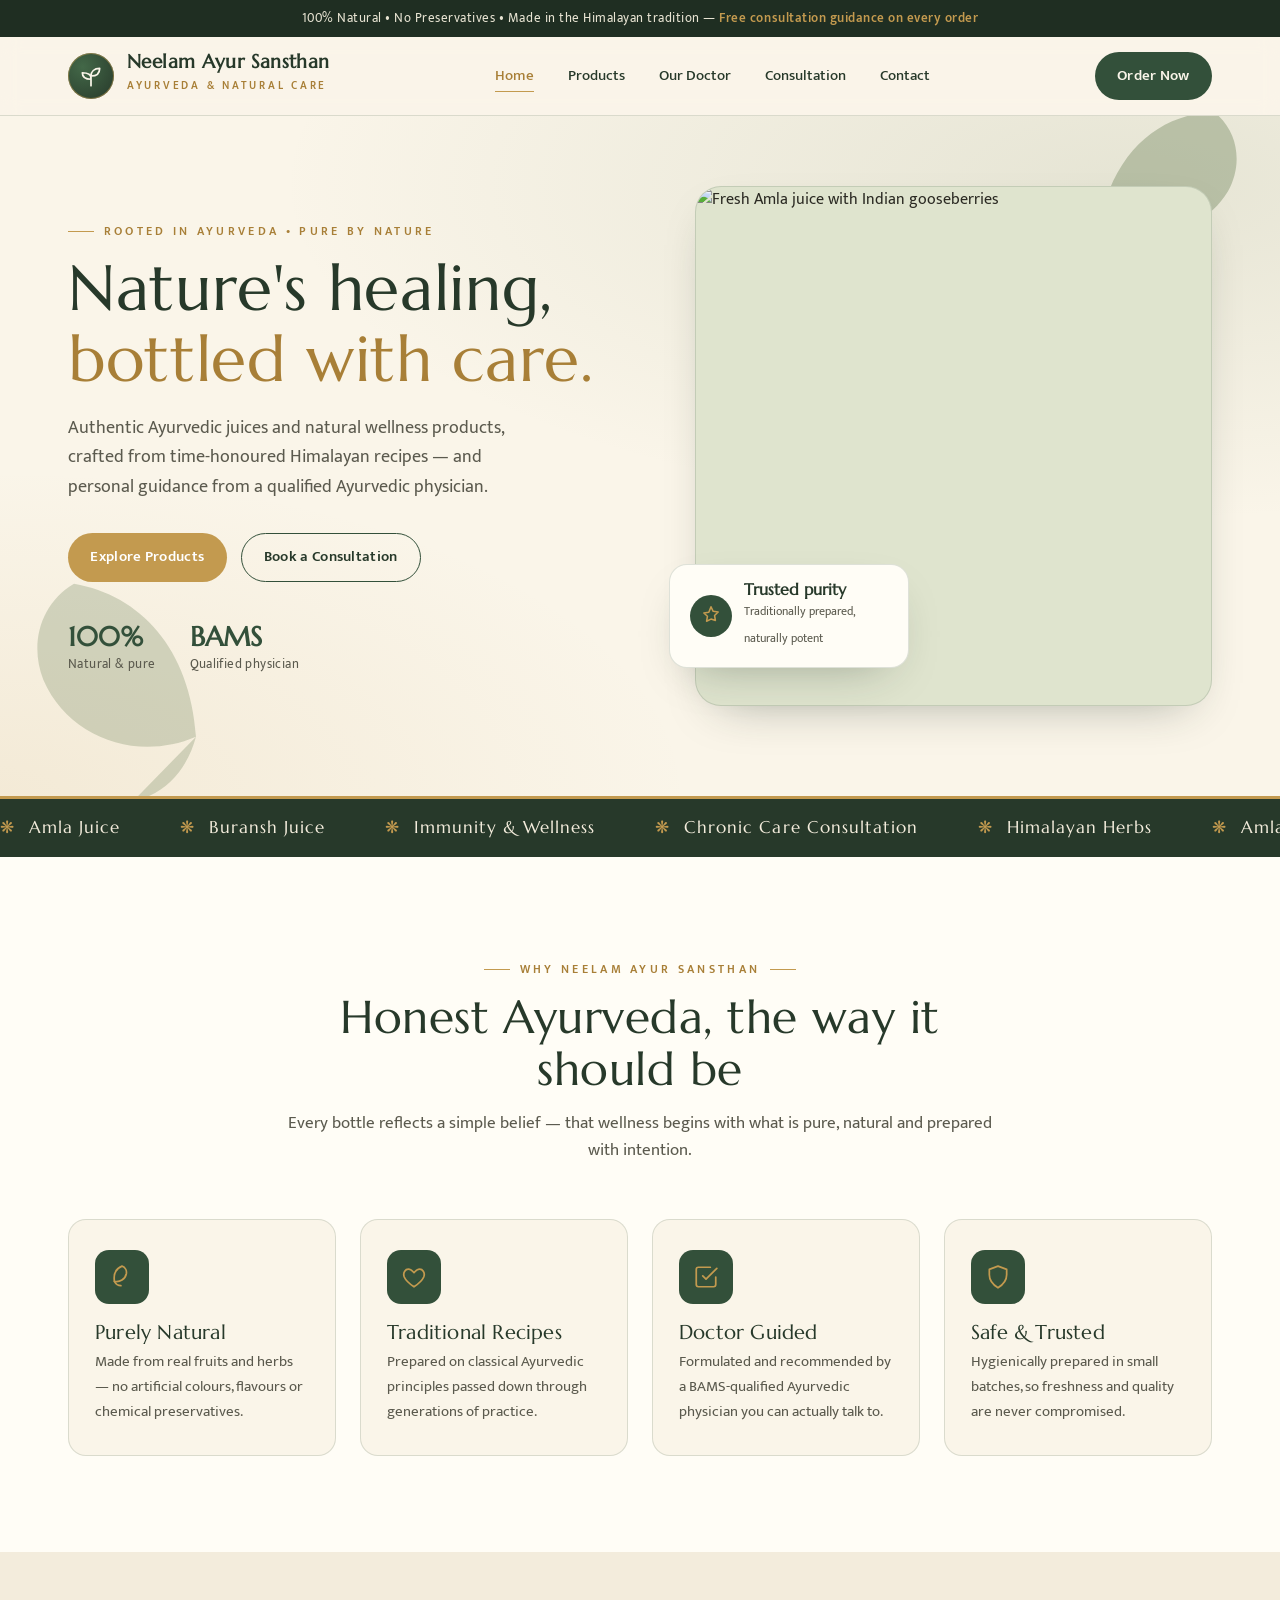
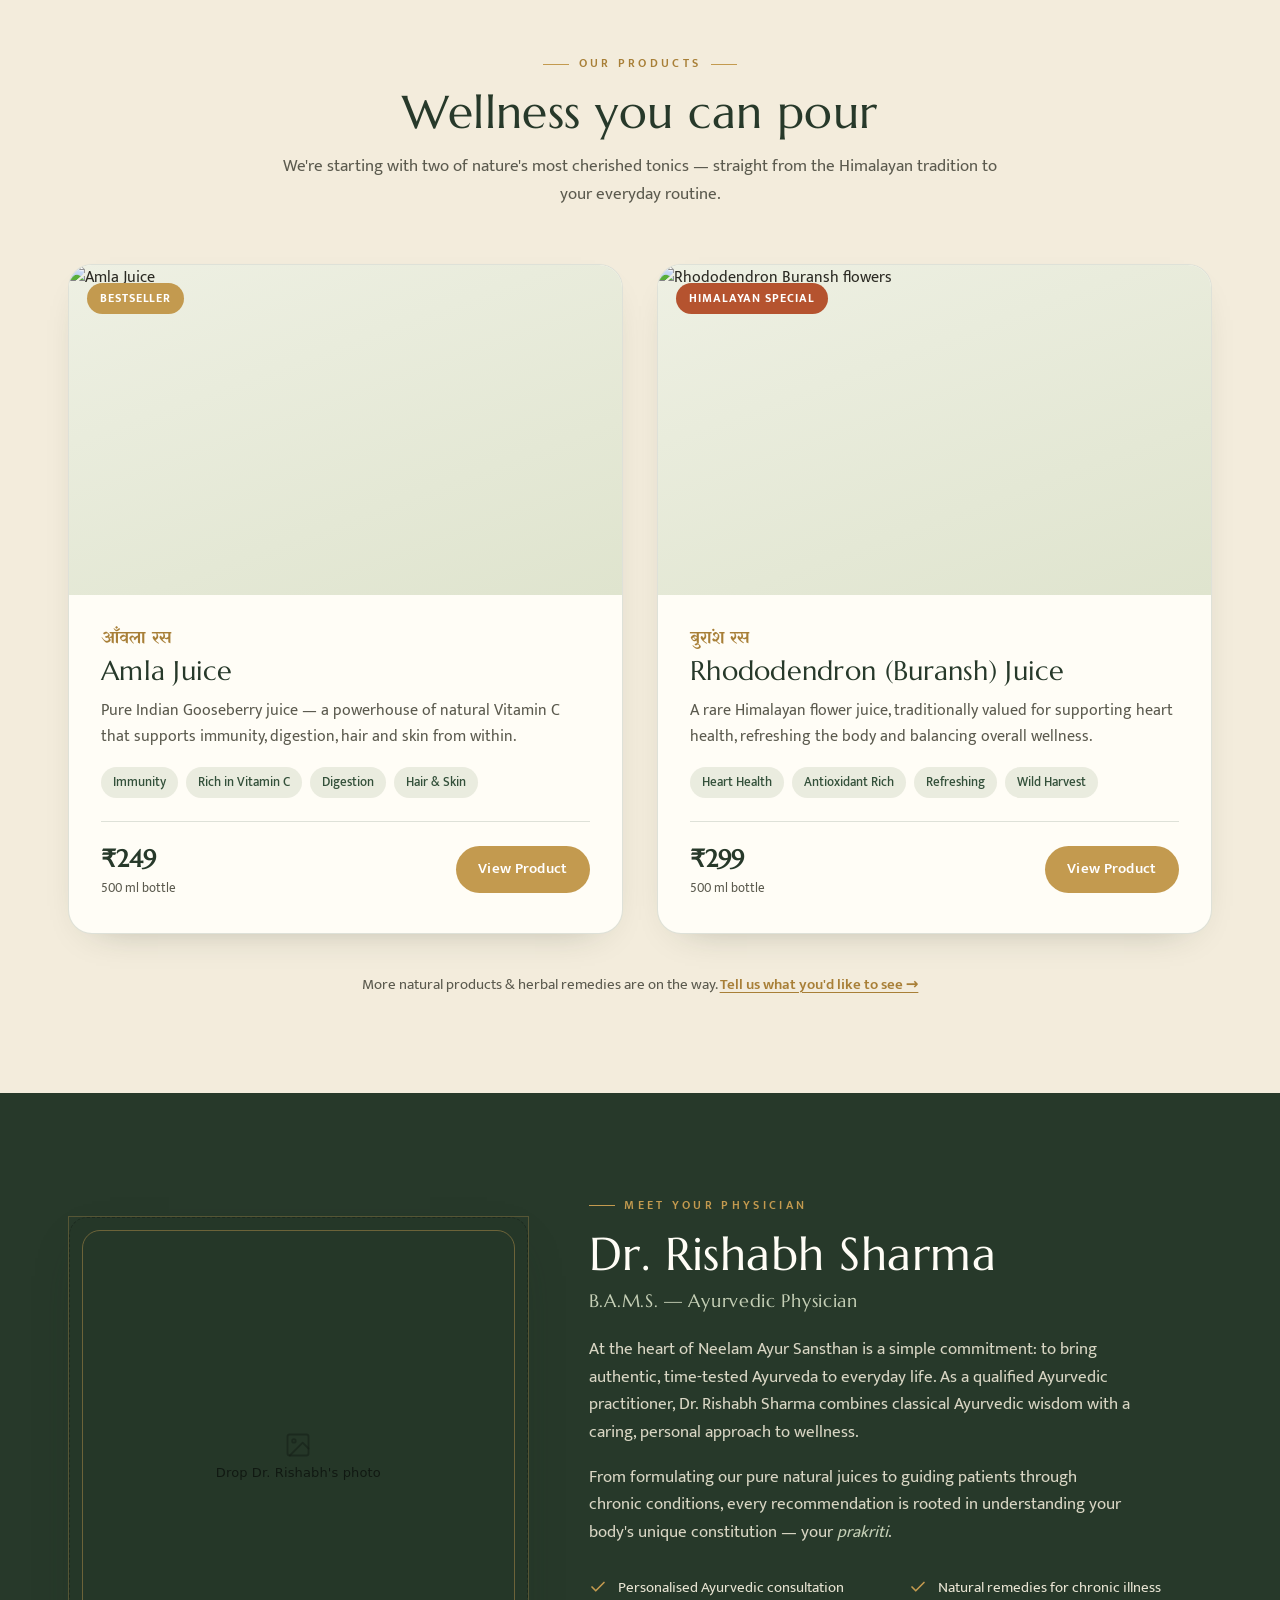
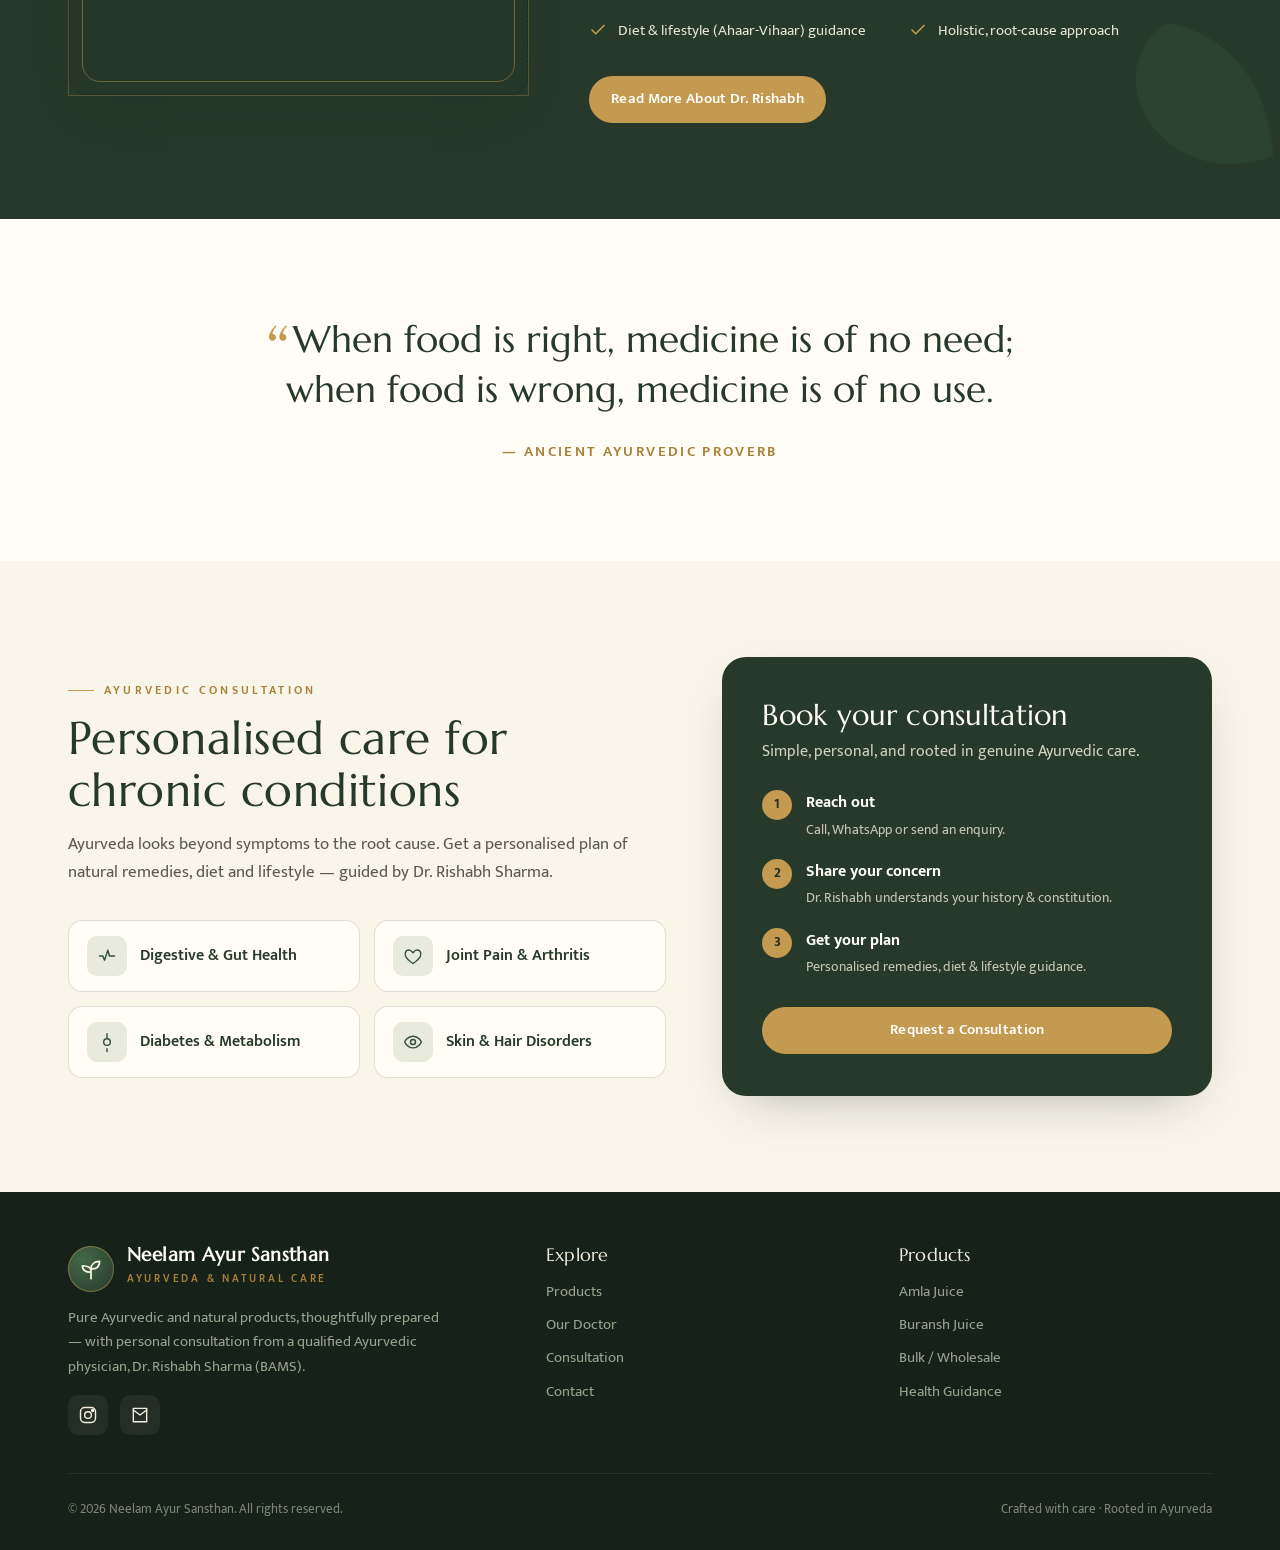
==== index.html @ f2d38237 "Initial commit: Neelam Ayur Sansthan website" ====
<!DOCTYPE html>
<html lang="en">
<head>
<meta charset="UTF-8" />
<meta name="viewport" content="width=device-width, initial-scale=1.0" />
<title>Neelam Ayur Sansthan — Pure Ayurvedic &amp; Natural Products</title>
<link rel="preconnect" href="https://fonts.googleapis.com" />
<link rel="preconnect" href="https://fonts.gstatic.com" crossorigin />
<link href="https://fonts.googleapis.com/css2?family=Marcellus&family=Mukta:wght@300;400;500;600;700&family=Yatra+One&display=swap" rel="stylesheet" />
<link rel="stylesheet" href="styles.css" />
</head>
<body>

<div class="topbar">100% Natural • No Preservatives • Made in the Himalayan tradition — <b>Free consultation guidance on every order</b></div>

<header id="header">
  <div class="wrap nav">
    <a href="index.html" class="brand">
      <span class="brandmark" aria-hidden="true">
        <svg viewBox="0 0 24 24" fill="none" stroke="currentColor" stroke-width="1.6" stroke-linecap="round" stroke-linejoin="round"><path d="M12 21c0-6 0-9 0-9M12 12c0-4 3-7 8-7 0 5-3 7-8 7zM12 14c0-3-3-5-8-5 0 4 3 6 8 6z"/></svg>
      </span>
      <span class="brand-txt"><b>Neelam Ayur Sansthan</b><span>Ayurveda &amp; Natural Care</span></span>
    </a>
    <nav class="links">
      <a href="index.html" class="active">Home</a>
      <a href="products.html">Products</a>
      <a href="about.html">Our Doctor</a>
      <a href="consultation.html">Consultation</a>
      <a href="contact.html">Contact</a>
    </nav>
    <a class="btn btn-primary" href="products.html">Order Now</a>
    <button class="nav-toggle" aria-label="Menu">
      <svg width="26" height="26" viewBox="0 0 24 24" fill="none" stroke="currentColor" stroke-width="2"><path d="M3 6h18M3 12h18M3 18h18"/></svg>
    </button>
  </div>
</header>

<!-- hero -->
<section class="hero" id="home">
  <svg class="leaf-deco leaf-1" viewBox="0 0 24 24" fill="currentColor"><path d="M12 2C7 4 4 9 5 16c5 1 10-2 11-7 .5-3-1-6-4-7zM5 16c1 2 3 4 6 4"/></svg>
  <svg class="leaf-deco leaf-2" viewBox="0 0 24 24" fill="currentColor"><path d="M12 2C7 4 4 9 5 16c5 1 10-2 11-7 .5-3-1-6-4-7zM5 16c1 2 3 4 6 4"/></svg>
  <div class="wrap hero-grid">
    <div class="hero-copy reveal">
      <span class="eyebrow">Rooted in Ayurveda • Pure by Nature</span>
      <h1>Nature's healing,<br /><em>bottled with care.</em></h1>
      <p class="lead">Authentic Ayurvedic juices and natural wellness products, crafted from time-honoured Himalayan recipes — and personal guidance from a qualified Ayurvedic physician.</p>
      <div class="cta-row">
        <a href="products.html" class="btn btn-gold">Explore Products</a>
        <a href="consultation.html" class="btn btn-ghost">Book a Consultation</a>
      </div>
      <div class="hero-stats">
        <div class="s"><b>100%</b><span>Natural &amp; pure</span></div>
        <div class="s"><b>BAMS</b><span>Qualified physician</span></div>
        <div class="s"><b style="opacity: 0">0</b><span></span></div>
      </div>
    </div>
    <div class="hero-visual reveal">
      <div class="media-frame"><img src="https://images.pexels.com/photos/34928259/pexels-photo-34928259.jpeg?auto=compress&cs=tinysrgb&w=1100" alt="Fresh Amla juice with Indian gooseberries" loading="eager" /></div>
      <div class="hero-badge">
        <span class="seal" aria-hidden="true">
          <svg width="22" height="22" viewBox="0 0 24 24" fill="none" stroke="currentColor" stroke-width="1.7" stroke-linecap="round" stroke-linejoin="round"><path d="M12 2l2.4 4.9 5.4.8-3.9 3.8.9 5.4L12 15.4 7.2 17.7l.9-5.4L4.2 8.7l5.4-.8z"/></svg>
        </span>
        <div><b>Trusted purity</b><span>Traditionally prepared, naturally potent</span></div>
      </div>
    </div>
  </div>
</section>

<div class="strip">
  <div class="strip-track">
    <span>Amla Juice</span><span>Buransh Juice</span><span>Immunity &amp; Wellness</span><span>Chronic Care Consultation</span><span>Himalayan Herbs</span>
    <span>Amla Juice</span><span>Buransh Juice</span><span>Immunity &amp; Wellness</span><span>Chronic Care Consultation</span><span>Himalayan Herbs</span>
  </div>
</div>

<!-- values -->
<section class="block values reveal">
  <div class="wrap">
    <div class="sec-head center">
      <span class="eyebrow center">Why Neelam Ayur Sansthan</span>
      <h2>Honest Ayurveda, the way it should be</h2>
      <p>Every bottle reflects a simple belief — that wellness begins with what is pure, natural and prepared with intention.</p>
    </div>
    <div class="val-grid">
      <div class="val">
        <span class="ic"><svg width="26" height="26" viewBox="0 0 24 24" fill="none" stroke="currentColor" stroke-width="1.6" stroke-linecap="round" stroke-linejoin="round"><path d="M12 2C7 4 4 9 5 16c5 1 10-2 11-7 .5-3-1-6-4-7z"/><path d="M5 16c1 2 3 4 6 4"/></svg></span>
        <h3>Purely Natural</h3>
        <p>Made from real fruits and herbs — no artificial colours, flavours or chemical preservatives.</p>
      </div>
      <div class="val">
        <span class="ic"><svg width="26" height="26" viewBox="0 0 24 24" fill="none" stroke="currentColor" stroke-width="1.6" stroke-linecap="round" stroke-linejoin="round"><path d="M12 21s-7-4.5-9-9C1.5 8 4 4 8 5c2 .5 3 2 4 3 1-1 2-2.5 4-3 4-1 6.5 3 5 7-2 4.5-9 9-9 9z"/></svg></span>
        <h3>Traditional Recipes</h3>
        <p>Prepared on classical Ayurvedic principles passed down through generations of practice.</p>
      </div>
      <div class="val">
        <span class="ic"><svg width="26" height="26" viewBox="0 0 24 24" fill="none" stroke="currentColor" stroke-width="1.6" stroke-linecap="round" stroke-linejoin="round"><path d="M9 11l3 3L22 4"/><path d="M21 12v7a2 2 0 0 1-2 2H5a2 2 0 0 1-2-2V5a2 2 0 0 1 2-2h11"/></svg></span>
        <h3>Doctor Guided</h3>
        <p>Formulated and recommended by a BAMS-qualified Ayurvedic physician you can actually talk to.</p>
      </div>
      <div class="val">
        <span class="ic"><svg width="26" height="26" viewBox="0 0 24 24" fill="none" stroke="currentColor" stroke-width="1.6" stroke-linecap="round" stroke-linejoin="round"><path d="M12 22c5-3 8-7 8-12V5l-8-3-8 3v5c0 5 3 9 8 12z"/></svg></span>
        <h3>Safe &amp; Trusted</h3>
        <p>Hygienically prepared in small batches, so freshness and quality are never compromised.</p>
      </div>
    </div>
  </div>
</section>

<!-- products -->
<section class="block products" id="products">
  <div class="wrap">
    <div class="sec-head center reveal">
      <span class="eyebrow center">Our Products</span>
      <h2>Wellness you can pour</h2>
      <p>We're starting with two of nature's most cherished tonics — straight from the Himalayan tradition to your everyday routine.</p>
    </div>
    <div class="prod-grid">
      <article class="prod reveal">
        <div class="prod-media">
          <span class="prod-tag">Bestseller</span>
          <img src="https://images.pexels.com/photos/34928261/pexels-photo-34928261.jpeg?auto=compress&cs=tinysrgb&w=900" alt="Amla Juice" loading="lazy" />
        </div>
        <div class="prod-body">
          <div class="hi">आँवला रस</div>
          <h3>Amla Juice</h3>
          <p class="desc">Pure Indian Gooseberry juice — a powerhouse of natural Vitamin C that supports immunity, digestion, hair and skin from within.</p>
          <div class="prod-benefits"><span class="chip">Immunity</span><span class="chip">Rich in Vitamin C</span><span class="chip">Digestion</span><span class="chip">Hair &amp; Skin</span></div>
          <div class="prod-foot">
            <div class="price"><b>₹249</b><span>500 ml bottle</span></div>
            <a class="btn btn-gold" href="products.html">View Product</a>
          </div>
        </div>
      </article>
      <article class="prod reveal">
        <div class="prod-media">
          <span class="prod-tag" style="background:#b5532f">Himalayan Special</span>
          <img src="https://images.pexels.com/photos/7922881/pexels-photo-7922881.jpeg?auto=compress&cs=tinysrgb&w=900" alt="Rhododendron Buransh flowers" loading="lazy" />
        </div>
        <div class="prod-body">
          <div class="hi">बुरांश रस</div>
          <h3>Rhododendron (Buransh) Juice</h3>
          <p class="desc">A rare Himalayan flower juice, traditionally valued for supporting heart health, refreshing the body and balancing overall wellness.</p>
          <div class="prod-benefits"><span class="chip">Heart Health</span><span class="chip">Antioxidant Rich</span><span class="chip">Refreshing</span><span class="chip">Wild Harvest</span></div>
          <div class="prod-foot">
            <div class="price"><b>₹299</b><span>500 ml bottle</span></div>
            <a class="btn btn-gold" href="products.html">View Product</a>
          </div>
        </div>
      </article>
    </div>
    <p style="text-align:center;margin-top:38px;color:var(--ink-soft);font-size:.95rem">More natural products &amp; herbal remedies are on the way. <a href="contact.html" style="color:var(--gold-deep);font-weight:600;text-decoration:underline;text-underline-offset:3px">Tell us what you'd like to see →</a></p>
  </div>
</section>

<!-- about teaser -->
<section class="block about" id="about">
  <svg class="leaf-deco leaf-2" viewBox="0 0 24 24" fill="currentColor" style="bottom:-40px;right:-40px;left:auto;width:260px"><path d="M12 2C7 4 4 9 5 16c5 1 10-2 11-7 .5-3-1-6-4-7z"/></svg>
  <div class="wrap about-grid">
    <div class="about-photo reveal">
      <image-slot id="doc-img" shape="rounded" radius="18" placeholder="Drop Dr. Rishabh's photo"></image-slot>
      <span class="frame"></span>
    </div>
    <div class="about-copy reveal">
      <span class="eyebrow">Meet Your Physician</span>
      <h2>Dr. Rishabh Sharma</h2>
      <div class="credential">B.A.M.S. — Ayurvedic Physician</div>
      <p>At the heart of Neelam Ayur Sansthan is a simple commitment: to bring authentic, time-tested Ayurveda to everyday life. As a qualified Ayurvedic practitioner, Dr. Rishabh Sharma combines classical Ayurvedic wisdom with a caring, personal approach to wellness.</p>
      <p>From formulating our pure natural juices to guiding patients through chronic conditions, every recommendation is rooted in understanding your body's unique constitution — your <em style="font-style:italic;color:var(--sage-soft)">prakriti</em>.</p>
      <ul class="about-points">
        <li><svg width="18" height="18" viewBox="0 0 24 24" fill="none" stroke="currentColor" stroke-width="2.2" stroke-linecap="round" stroke-linejoin="round"><path d="M20 6L9 17l-5-5"/></svg> Personalised Ayurvedic consultation</li>
        <li><svg width="18" height="18" viewBox="0 0 24 24" fill="none" stroke="currentColor" stroke-width="2.2" stroke-linecap="round" stroke-linejoin="round"><path d="M20 6L9 17l-5-5"/></svg> Natural remedies for chronic illness</li>
        <li><svg width="18" height="18" viewBox="0 0 24 24" fill="none" stroke="currentColor" stroke-width="2.2" stroke-linecap="round" stroke-linejoin="round"><path d="M20 6L9 17l-5-5"/></svg> Diet &amp; lifestyle (Ahaar-Vihaar) guidance</li>
        <li><svg width="18" height="18" viewBox="0 0 24 24" fill="none" stroke="currentColor" stroke-width="2.2" stroke-linecap="round" stroke-linejoin="round"><path d="M20 6L9 17l-5-5"/></svg> Holistic, root-cause approach</li>
      </ul>
      <a href="about.html" class="btn btn-gold">Read More About Dr. Rishabh</a>
    </div>
  </div>
</section>

<!-- quote -->
<section class="block quote-sec reveal">
  <div class="wrap">
    <p class="q">When food is right, medicine is of no need; when food is wrong, medicine is of no use.</p>
    <div class="by">— Ancient Ayurvedic Proverb</div>
  </div>
</section>

<!-- consultation teaser -->
<section class="block consult" id="consult">
  <div class="wrap consult-grid">
    <div class="consult-left reveal">
      <span class="eyebrow">Ayurvedic Consultation</span>
      <div class="sec-head"><h2>Personalised care for chronic conditions</h2>
      <p>Ayurveda looks beyond symptoms to the root cause. Get a personalised plan of natural remedies, diet and lifestyle — guided by Dr. Rishabh Sharma.</p></div>
      <div class="ail-grid">
        <div class="ail"><span class="ai"><svg width="20" height="20" viewBox="0 0 24 24" fill="none" stroke="currentColor" stroke-width="1.7" stroke-linecap="round" stroke-linejoin="round"><path d="M3 12h4l2 5 4-12 2 7h6"/></svg></span><b>Digestive &amp; Gut Health</b></div>
        <div class="ail"><span class="ai"><svg width="20" height="20" viewBox="0 0 24 24" fill="none" stroke="currentColor" stroke-width="1.7" stroke-linecap="round" stroke-linejoin="round"><path d="M12 21s-7-4.5-9-9C1.5 8 4 4 8 5c2 .5 3 2 4 3 1-1 2-2.5 4-3 4-1 6.5 3 5 7-2 4.5-9 9-9 9z"/></svg></span><b>Joint Pain &amp; Arthritis</b></div>
        <div class="ail"><span class="ai"><svg width="20" height="20" viewBox="0 0 24 24" fill="none" stroke="currentColor" stroke-width="1.7" stroke-linecap="round" stroke-linejoin="round"><path d="M12 2v6m0 0a4 4 0 1 0 0 8 4 4 0 0 0 0-8zm0 12v6"/></svg></span><b>Diabetes &amp; Metabolism</b></div>
        <div class="ail"><span class="ai"><svg width="20" height="20" viewBox="0 0 24 24" fill="none" stroke="currentColor" stroke-width="1.7" stroke-linecap="round" stroke-linejoin="round"><path d="M2 12s3-7 10-7 10 7 10 7-3 7-10 7-10-7-10-7z"/><circle cx="12" cy="12" r="3"/></svg></span><b>Skin &amp; Hair Disorders</b></div>
      </div>
    </div>
    <div class="consult-card reveal">
      <h3>Book your consultation</h3>
      <p>Simple, personal, and rooted in genuine Ayurvedic care.</p>
      <div class="step"><span class="n">1</span><div><b>Reach out</b><span>Call, WhatsApp or send an enquiry.</span></div></div>
      <div class="step"><span class="n">2</span><div><b>Share your concern</b><span>Dr. Rishabh understands your history &amp; constitution.</span></div></div>
      <div class="step"><span class="n">3</span><div><b>Get your plan</b><span>Personalised remedies, diet &amp; lifestyle guidance.</span></div></div>
      <a href="consultation.html" class="btn btn-gold">Request a Consultation</a>
    </div>
  </div>
</section>

<!-- footer -->
<footer>
  <div class="wrap">
    <div class="foot-grid">
      <div class="foot-brand">
        <div class="brand">
          <span class="brandmark" aria-hidden="true">
            <svg viewBox="0 0 24 24" fill="none" stroke="currentColor" stroke-width="1.6" stroke-linecap="round" stroke-linejoin="round"><path d="M12 21c0-6 0-9 0-9M12 12c0-4 3-7 8-7 0 5-3 7-8 7zM12 14c0-3-3-5-8-5 0 4 3 6 8 6z"/></svg>
          </span>
          <span class="brand-txt"><b>Neelam Ayur Sansthan</b><span>Ayurveda &amp; Natural Care</span></span>
        </div>
        <p>Pure Ayurvedic and natural products, thoughtfully prepared — with personal consultation from a qualified Ayurvedic physician, Dr. Rishabh Sharma (BAMS).</p>
        <div class="socials">
          <a href="https://instagram.com/neelamayursansthan" target="_blank" rel="noopener" aria-label="Instagram"><svg width="20" height="20" viewBox="0 0 24 24" fill="none" stroke="currentColor" stroke-width="1.7"><rect x="3" y="3" width="18" height="18" rx="5"/><circle cx="12" cy="12" r="4"/><circle cx="17.5" cy="6.5" r="1.2" fill="currentColor"/></svg></a>
          <a href="mailto:neelamayursansthan@gmail.com" aria-label="Email"><svg width="20" height="20" viewBox="0 0 24 24" fill="none" stroke="currentColor" stroke-width="1.7" stroke-linecap="round" stroke-linejoin="round"><path d="M4 4h16v16H4z"/><path d="M4 6l8 6 8-6"/></svg></a>
        </div>
      </div>
      <div class="foot-col">
        <h4>Explore</h4>
        <a href="products.html">Products</a>
        <a href="about.html">Our Doctor</a>
        <a href="consultation.html">Consultation</a>
        <a href="contact.html">Contact</a>
      </div>
      <div class="foot-col">
        <h4>Products</h4>
        <a href="products.html">Amla Juice</a>
        <a href="products.html">Buransh Juice</a>
        <a href="contact.html">Bulk / Wholesale</a>
        <a href="consultation.html">Health Guidance</a>
      </div>
    </div>
    <div class="foot-bottom">
      <span>© <span id="yr"></span> Neelam Ayur Sansthan. All rights reserved.</span>
      <span>Crafted with care · Rooted in Ayurveda</span>
    </div>
  </div>
</footer>

<script src="image-slot.js"></script>
<script src="app.js"></script>
</body>
</html>
---- styles.css ----
/* ============================================================
   Neelam Ayur Sansthan — shared stylesheet
   ============================================================ */
:root{
  --green-900:#1f2e22;
  --green-800:#27392a;
  --green-700:#33503a;
  --green-600:#436848;
  --sage:#8a9a76;
  --sage-soft:#c5cfb6;
  --beige:#f3ecdc;
  --beige-2:#faf5e9;
  --cream:#fffdf6;
  --gold:#c39a4f;
  --gold-deep:#a87f37;
  --turmeric:#d99a2b;
  --ink:#2b2a23;
  --ink-soft:#5b5a4e;
  --line:rgba(51,80,58,.16);
  --shadow:0 18px 50px -24px rgba(31,46,34,.4);
  --serif:'Marcellus',Georgia,serif;
  --sans:'Mukta',system-ui,sans-serif;
  --deva:'Yatra One',serif;
}
*{box-sizing:border-box;margin:0;padding:0}
html{scroll-behavior:smooth}
body{font-family:var(--sans);color:var(--ink);background:var(--beige-2);line-height:1.65;-webkit-font-smoothing:antialiased;overflow-x:hidden}
h1,h2,h3,h4{font-family:var(--serif);font-weight:400;line-height:1.12;letter-spacing:.01em}
a{color:inherit;text-decoration:none}
img{display:block;max-width:100%}
.wrap{max-width:1200px;margin:0 auto;padding:0 28px}
.eyebrow{font-size:.74rem;letter-spacing:.28em;text-transform:uppercase;font-weight:600;color:var(--gold-deep);display:inline-flex;align-items:center;gap:.6rem}
.eyebrow::before{content:"";width:26px;height:1px;background:var(--gold);display:inline-block}
.eyebrow.center::after{content:"";width:26px;height:1px;background:var(--gold);display:inline-block}
.eyebrow.center{justify-content:center}
.eyebrow.light{color:var(--gold)}

/* ---------- top bar ---------- */
.topbar{background:var(--green-900);color:#e7e3d2;font-size:.8rem;letter-spacing:.04em;text-align:center;padding:8px 16px}
.topbar b{color:var(--gold);font-weight:600}

/* ---------- nav ---------- */
header{position:sticky;top:0;z-index:50;background:rgba(250,245,233,.82);backdrop-filter:blur(10px);border-bottom:1px solid var(--line);transition:box-shadow .3s,background .3s}
header.scrolled{box-shadow:0 8px 30px -20px rgba(31,46,34,.5);background:rgba(250,245,233,.95)}
.nav{display:flex;align-items:center;justify-content:space-between;height:78px}
.brand{display:flex;align-items:center;gap:13px}
.brandmark{width:46px;height:46px;border-radius:50%;flex:none;background:radial-gradient(circle at 32% 30%,var(--green-600),var(--green-800));display:grid;place-items:center;color:var(--beige-2);box-shadow:inset 0 0 0 1px rgba(195,154,79,.5)}
.brandmark svg{width:26px;height:26px}
.brand-txt b{font-family:var(--serif);font-size:1.18rem;letter-spacing:.02em;display:block;color:var(--green-800);line-height:1}
.brand-txt span{font-size:.66rem;letter-spacing:.26em;text-transform:uppercase;color:var(--gold-deep);font-weight:600}
.links{display:flex;align-items:center;gap:34px}
.links a{font-size:.92rem;font-weight:500;color:var(--green-800);position:relative;padding:4px 0}
.links a::after{content:"";position:absolute;left:0;bottom:0;height:1.5px;width:0;background:var(--gold);transition:width .3s}
.links a:hover::after,.links a.active::after{width:100%}
.links a.active{color:var(--gold-deep)}
.btn{display:inline-flex;align-items:center;gap:.5rem;font-family:var(--sans);font-weight:600;font-size:.92rem;padding:.72rem 1.4rem;border-radius:40px;cursor:pointer;border:none;transition:transform .2s,box-shadow .2s,background .2s;letter-spacing:.02em}
.btn-primary{background:var(--green-700);color:var(--beige-2)}
.btn-primary:hover{background:var(--green-800);transform:translateY(-2px);box-shadow:var(--shadow)}
.btn-gold{background:var(--gold);color:#fff}
.btn-gold:hover{background:var(--gold-deep);transform:translateY(-2px);box-shadow:var(--shadow)}
.btn-ghost{background:transparent;border:1.5px solid var(--green-700);color:var(--green-800)}
.btn-ghost:hover{background:var(--green-700);color:var(--beige-2)}
.btn-ghost.light{border-color:var(--gold);color:var(--cream)}
.btn-ghost.light:hover{background:var(--gold);color:var(--green-900)}
.nav-toggle{display:none;background:none;border:none;cursor:pointer;color:var(--green-800)}

/* ---------- buttons row ---------- */
.cta-row{display:flex;gap:14px;flex-wrap:wrap}

/* ---------- page hero (inner pages) ---------- */
.page-hero{position:relative;background:var(--green-800);color:var(--beige);padding:74px 0 80px;overflow:hidden}
.page-hero::after{content:"";position:absolute;inset:0;background:radial-gradient(80% 120% at 90% 0%,rgba(138,154,118,.22),transparent 60%);pointer-events:none}
.page-hero .leaf-deco{color:var(--green-700);opacity:.5}
.page-hero .inner{position:relative;z-index:2;max-width:46rem}
.page-hero h1{font-size:clamp(2.3rem,4.4vw,3.4rem);color:var(--cream);margin:.7rem 0 .8rem}
.page-hero p{color:#d5d2c0;font-size:1.08rem;max-width:34rem}
.crumb{font-size:.84rem;color:var(--sage-soft);letter-spacing:.04em;margin-bottom:6px}
.crumb a:hover{color:var(--gold)}

/* ---------- hero (home) ---------- */
.hero{position:relative;padding:70px 0 90px;overflow:hidden;background:radial-gradient(120% 90% at 88% 10%,rgba(138,154,118,.18),transparent 55%),radial-gradient(90% 80% at 0% 100%,rgba(195,154,79,.12),transparent 60%),var(--beige-2)}
.leaf-deco{position:absolute;opacity:.5;pointer-events:none;color:var(--sage)}
.leaf-1{top:-30px;right:-20px;width:240px;transform:rotate(20deg)}
.leaf-2{bottom:-60px;left:-50px;width:300px;transform:rotate(-12deg) scaleX(-1);opacity:.35}
.hero-grid{display:grid;grid-template-columns:1.05fr .95fr;gap:56px;align-items:center;position:relative;z-index:2}
.hero h1{font-size:clamp(2.6rem,5vw,4.1rem);color:var(--green-800);margin:.7rem 0 1.1rem}
.hero h1 em{font-style:normal;color:var(--gold-deep)}
.hero p.lead{font-size:1.12rem;color:var(--ink-soft);max-width:30rem;margin-bottom:1.9rem}
.hero-stats{display:flex;gap:34px;margin-top:2.6rem;flex-wrap:wrap}
.hero-stats .s b{font-family:var(--serif);font-size:1.7rem;color:var(--green-700);display:block;line-height:1}
.hero-stats .s span{font-size:.82rem;color:var(--ink-soft);letter-spacing:.03em}
.hero-visual{position:relative}
.media-frame{width:100%;height:520px;box-shadow:var(--shadow);border:1px solid var(--line);border-radius:26px;overflow:hidden;background:#dfe4ce}
.media-frame img{width:100%;height:100%;object-fit:cover}
.hero-badge{position:absolute;left:-26px;bottom:38px;background:var(--cream);border-radius:18px;padding:16px 20px;box-shadow:var(--shadow);display:flex;align-items:center;gap:12px;max-width:240px;border:1px solid var(--line)}
.hero-badge .seal{width:42px;height:42px;border-radius:50%;flex:none;background:var(--green-700);color:var(--gold);display:grid;place-items:center}
.hero-badge b{font-family:var(--serif);font-size:.98rem;color:var(--green-800);display:block;line-height:1.1}
.hero-badge span{font-size:.76rem;color:var(--ink-soft)}

/* ---------- marquee ---------- */
.strip{background:var(--green-800);color:var(--beige);overflow:hidden;padding:15px 0;border-top:3px solid var(--gold)}
.strip-track{display:flex;gap:60px;white-space:nowrap;animation:scroll 28s linear infinite;width:max-content}
.strip-track span{font-family:var(--serif);font-size:1.05rem;letter-spacing:.06em;display:inline-flex;align-items:center;gap:14px}
.strip-track span::before{content:"❋";color:var(--gold)}
@keyframes scroll{to{transform:translateX(-50%)}}

/* ---------- section base ---------- */
section.block{padding:96px 0}
.sec-head{max-width:46rem}
.sec-head.center{margin:0 auto;text-align:center}
.sec-head h2{font-size:clamp(2rem,3.6vw,2.9rem);color:var(--green-800);margin:.8rem 0 .9rem}
.sec-head p{color:var(--ink-soft);font-size:1.05rem}

/* ---------- values ---------- */
.values{background:var(--cream)}
.val-grid{display:grid;grid-template-columns:repeat(4,1fr);gap:24px;margin-top:54px}
.val{background:var(--beige-2);border:1px solid var(--line);border-radius:18px;padding:30px 26px;transition:transform .3s,box-shadow .3s}
.val:hover{transform:translateY(-6px);box-shadow:var(--shadow)}
.val .ic{width:54px;height:54px;border-radius:14px;background:var(--green-700);color:var(--gold);display:grid;place-items:center;margin-bottom:18px}
.val h3{font-size:1.22rem;color:var(--green-800);margin-bottom:.4rem}
.val p{font-size:.94rem;color:var(--ink-soft)}

/* ---------- products ---------- */
.products{background:var(--beige);position:relative}
.prod-grid{display:grid;grid-template-columns:1fr 1fr;gap:34px;margin-top:56px}
.prod{background:var(--cream);border-radius:24px;overflow:hidden;border:1px solid var(--line);box-shadow:0 14px 40px -28px rgba(31,46,34,.45);display:flex;flex-direction:column;transition:transform .35s,box-shadow .35s}
.prod:hover{transform:translateY(-8px);box-shadow:var(--shadow)}
.prod-media{position:relative;height:330px;background:linear-gradient(160deg,#eef0e3,#dfe4ce);overflow:hidden}
.prod-media img{width:100%;height:100%;object-fit:cover;transition:transform .6s}
.prod:hover .prod-media img{transform:scale(1.05)}
.prod-tag{position:absolute;top:18px;left:18px;z-index:3;background:var(--gold);color:#fff;font-size:.72rem;font-weight:700;letter-spacing:.08em;text-transform:uppercase;padding:6px 13px;border-radius:30px}
.prod-body{padding:30px 32px 34px;display:flex;flex-direction:column;flex:1}
.prod-body .hi{font-family:var(--deva);font-size:1.05rem;color:var(--gold-deep);margin-bottom:.2rem}
.prod-body h3{font-size:1.7rem;color:var(--green-800)}
.prod-body .desc{color:var(--ink-soft);font-size:.98rem;margin:.7rem 0 1.1rem}
.prod-benefits{display:flex;flex-wrap:wrap;gap:8px;margin-bottom:1.4rem}
.chip{font-size:.8rem;background:rgba(138,154,118,.18);color:var(--green-700);padding:5px 12px;border-radius:30px;font-weight:500}
.prod-foot{margin-top:auto;display:flex;align-items:center;justify-content:space-between;gap:14px;padding-top:18px;border-top:1px solid var(--line)}
.price b{font-family:var(--serif);font-size:1.5rem;color:var(--green-800)}
.price span{font-size:.84rem;color:var(--ink-soft);display:block;margin-top:-2px}

/* ---------- product detail (products page) ---------- */
.pdetail{display:grid;grid-template-columns:1fr 1fr;gap:54px;align-items:center;padding:70px 0;border-bottom:1px solid var(--line)}
.pdetail:nth-child(even) .pd-media{order:2}
.pd-media{position:relative;border-radius:24px;overflow:hidden;height:460px;box-shadow:var(--shadow);border:1px solid var(--line);background:#dfe4ce}
.pd-media img{width:100%;height:100%;object-fit:cover}
.pd-media .pd-price{position:absolute;right:18px;bottom:18px;background:var(--cream);border-radius:16px;padding:12px 18px;box-shadow:var(--shadow);text-align:center}
.pd-media .pd-price b{font-family:var(--serif);font-size:1.4rem;color:var(--green-800);display:block;line-height:1}
.pd-media .pd-price span{font-size:.76rem;color:var(--ink-soft)}
.pd-copy .hi{font-family:var(--deva);font-size:1.15rem;color:var(--gold-deep);margin-bottom:.2rem}
.pd-copy h2{font-size:clamp(1.9rem,3.4vw,2.6rem);color:var(--green-800);margin-bottom:.7rem}
.pd-copy p{color:var(--ink-soft);font-size:1.02rem;margin-bottom:1.1rem;max-width:32rem}
.pd-list{display:grid;gap:11px;margin:1.2rem 0 1.8rem}
.pd-list li{list-style:none;display:flex;gap:11px;align-items:flex-start;font-size:.98rem;color:var(--ink)}
.pd-list li svg{flex:none;color:var(--gold-deep);margin-top:3px}
.pd-meta{display:flex;gap:26px;margin:1.2rem 0 1.6rem;flex-wrap:wrap}
.pd-meta .m b{font-family:var(--serif);color:var(--green-700);font-size:1.05rem;display:block;line-height:1}
.pd-meta .m span{font-size:.82rem;color:var(--ink-soft)}

/* ---------- about doctor ---------- */
.about{background:var(--green-800);color:var(--beige);position:relative;overflow:hidden}
.about .leaf-deco{color:var(--green-700);opacity:.4}
.about-grid{display:grid;grid-template-columns:.85fr 1.15fr;gap:60px;align-items:center;position:relative;z-index:2}
.about-photo{position:relative}
.about-photo image-slot,.about-photo .media-frame{width:100%;height:480px;border:1px solid rgba(195,154,79,.3);box-shadow:var(--shadow)}
.about-photo .frame{position:absolute;inset:14px;border:1px solid rgba(195,154,79,.45);border-radius:18px;pointer-events:none}
.about .eyebrow{color:var(--gold)}
.about h2{font-size:clamp(2rem,3.6vw,2.9rem);color:var(--cream);margin:.8rem 0 .4rem}
.about .credential{font-family:var(--serif);color:var(--sage-soft);font-size:1.1rem;margin-bottom:1.3rem;letter-spacing:.04em}
.about p{color:#d9d6c4;font-size:1.04rem;margin-bottom:1.1rem;max-width:34rem}
.about-points{display:grid;grid-template-columns:1fr 1fr;gap:18px;margin:1.8rem 0 2rem}
.about-points li{list-style:none;display:flex;gap:11px;align-items:flex-start;font-size:.96rem;color:#e7e3d2}
.about-points li svg{flex:none;color:var(--gold);margin-top:3px}

/* ---------- consultation ---------- */
.consult{background:var(--beige-2)}
.consult-grid{display:grid;grid-template-columns:1.1fr .9fr;gap:56px;align-items:center}
.ail-grid{display:grid;grid-template-columns:1fr 1fr;gap:14px;margin-top:34px}
.ail{display:flex;align-items:center;gap:13px;background:var(--cream);border:1px solid var(--line);border-radius:14px;padding:15px 18px;transition:border-color .3s,transform .3s}
.ail:hover{border-color:var(--gold);transform:translateX(4px)}
.ail .ai{width:40px;height:40px;border-radius:10px;background:rgba(138,154,118,.2);color:var(--green-700);display:grid;place-items:center;flex:none}
.ail b{font-size:.98rem;color:var(--green-800);font-weight:600}
.consult-card{background:var(--green-800);color:var(--beige);border-radius:24px;padding:42px 40px;box-shadow:var(--shadow);position:relative;overflow:hidden}
.consult-card h3{font-size:1.8rem;color:var(--cream);margin-bottom:.5rem}
.consult-card p{color:#d3d1bf;font-size:.98rem;margin-bottom:1.6rem}
.consult-card .step{display:flex;gap:14px;align-items:flex-start;margin-bottom:16px}
.consult-card .step .n{width:30px;height:30px;border-radius:50%;background:var(--gold);color:var(--green-900);font-weight:700;display:grid;place-items:center;flex:none;font-size:.9rem}
.consult-card .step b{display:block;color:var(--cream);font-size:1rem}
.consult-card .step span{font-size:.88rem;color:#c7c5b4}
.consult-card .btn{width:100%;justify-content:center;margin-top:10px}

/* ---------- quote ---------- */
.quote-sec{background:var(--cream);text-align:center}
.quote-sec .q{font-family:var(--serif);font-size:clamp(1.5rem,3vw,2.3rem);color:var(--green-800);max-width:50rem;margin:0 auto;line-height:1.35}
.quote-sec .q::before{content:"\201C";color:var(--gold);font-size:2em;line-height:0;vertical-align:-.35em;margin-right:.05em}
.quote-sec .by{margin-top:26px;font-size:.92rem;letter-spacing:.16em;text-transform:uppercase;color:var(--gold-deep);font-weight:600}

/* ---------- steps (consultation page) ---------- */
.steps-grid{display:grid;grid-template-columns:repeat(4,1fr);gap:24px;margin-top:54px}
.step-card{background:var(--cream);border:1px solid var(--line);border-radius:18px;padding:30px 26px;position:relative;transition:transform .3s,box-shadow .3s}
.step-card:hover{transform:translateY(-6px);box-shadow:var(--shadow)}
.step-card .num{font-family:var(--serif);font-size:2.4rem;color:var(--sage-soft);line-height:1;margin-bottom:12px}
.step-card h3{font-size:1.2rem;color:var(--green-800);margin-bottom:.4rem}
.step-card p{font-size:.92rem;color:var(--ink-soft)}

/* ---------- info band ---------- */
.band{background:var(--green-700);color:var(--beige)}
.band-grid{display:grid;grid-template-columns:1.1fr .9fr;gap:56px;align-items:center}
.band .media-frame{height:420px}
.band h2{font-size:clamp(1.9rem,3.4vw,2.6rem);color:var(--cream);margin:.7rem 0 1rem}
.band p{color:#d9d6c4;font-size:1.04rem;margin-bottom:1.1rem;max-width:34rem}
.band .eyebrow{color:var(--gold)}

/* ---------- contact ---------- */
.contact{background:var(--green-900);color:var(--beige)}
.contact-grid{display:grid;grid-template-columns:1fr 1fr;gap:60px}
.contact .eyebrow{color:var(--gold)}
.contact h2{font-size:clamp(2rem,3.6vw,2.8rem);color:var(--cream);margin:.7rem 0 1rem}
.contact p.lead{color:#cfccba;font-size:1.05rem;max-width:30rem;margin-bottom:2rem}
.c-row{display:flex;align-items:center;gap:16px;margin-bottom:18px}
.c-row .ci{width:48px;height:48px;border-radius:12px;background:rgba(195,154,79,.16);color:var(--gold);display:grid;place-items:center;flex:none}
.c-row b{display:block;color:var(--cream);font-size:1.02rem}
.c-row a,.c-row span{color:#cfccba;font-size:.95rem}
.c-row a:hover{color:var(--gold)}
form.enquiry{background:rgba(255,253,246,.05);border:1px solid rgba(195,154,79,.2);border-radius:22px;padding:34px 32px}
form.enquiry label{display:block;font-size:.82rem;letter-spacing:.04em;color:var(--sage-soft);margin-bottom:6px;font-weight:500}
form.enquiry .field{margin-bottom:18px}
form.enquiry input,form.enquiry select,form.enquiry textarea{width:100%;background:rgba(255,253,246,.07);border:1px solid rgba(195,154,79,.25);border-radius:11px;padding:12px 14px;color:var(--cream);font-family:var(--sans);font-size:.95rem;transition:border-color .25s}
form.enquiry input::placeholder,form.enquiry textarea::placeholder{color:#9b9a8a}
form.enquiry input:focus,form.enquiry select:focus,form.enquiry textarea:focus{outline:none;border-color:var(--gold)}
form.enquiry select option{color:#222}
form.enquiry .btn{width:100%;justify-content:center;margin-top:6px}

/* ---------- footer ---------- */
footer{background:#16211a;color:#a7ad9b;padding:54px 0 30px}
.foot-grid{display:grid;grid-template-columns:1.4fr 1fr 1fr;gap:40px;padding-bottom:38px;border-bottom:1px solid rgba(255,255,255,.08)}
.foot-brand .brand-txt b{color:var(--cream)}
.foot-brand p{margin-top:14px;font-size:.92rem;max-width:24rem;color:#9aa08e}
.foot-col h4{font-family:var(--serif);color:var(--beige);font-size:1.1rem;margin-bottom:14px}
.foot-col a{display:block;font-size:.92rem;margin-bottom:9px;color:#9aa08e;transition:color .2s}
.foot-col a:hover{color:var(--gold)}
.socials{display:flex;gap:12px;margin-top:16px}
.socials a{width:40px;height:40px;border-radius:10px;background:rgba(255,255,255,.06);display:grid;place-items:center;color:var(--beige);transition:background .25s,color .25s}
.socials a:hover{background:var(--gold);color:var(--green-900)}
.foot-bottom{padding-top:24px;display:flex;justify-content:space-between;flex-wrap:wrap;gap:10px;font-size:.84rem;color:#7e8472}

/* ---------- reveal ---------- */
.reveal{opacity:0;transform:translateY(26px);transition:opacity .7s ease,transform .7s ease}
.reveal.in{opacity:1;transform:none}

/* ---------- modal ---------- */
.modal-bg{position:fixed;inset:0;background:rgba(22,33,26,.6);backdrop-filter:blur(4px);z-index:100;display:none;align-items:center;justify-content:center;padding:20px}
.modal-bg.open{display:flex}
.modal{background:var(--cream);border-radius:22px;max-width:440px;width:100%;padding:38px 36px;box-shadow:var(--shadow);position:relative;text-align:center}
.modal .seal{width:62px;height:62px;border-radius:50%;background:var(--green-700);color:var(--gold);display:grid;place-items:center;margin:0 auto 18px}
.modal h3{font-size:1.7rem;color:var(--green-800);margin-bottom:.5rem}
.modal p{color:var(--ink-soft);font-size:.98rem;margin-bottom:1.4rem}
.modal .opts{display:flex;flex-direction:column;gap:11px}
.modal .close{position:absolute;top:16px;right:18px;background:none;border:none;font-size:1.4rem;color:var(--ink-soft);cursor:pointer;line-height:1}

/* ---------- responsive ---------- */
@media(max-width:900px){
  .links{display:none;position:absolute;top:78px;left:0;right:0;flex-direction:column;background:var(--cream);padding:18px 28px;gap:18px;border-bottom:1px solid var(--line);box-shadow:var(--shadow)}
  .links.open{display:flex}
  .nav-toggle{display:block}
  .hero-grid,.about-grid,.consult-grid,.contact-grid,.pdetail,.band-grid{grid-template-columns:1fr;gap:40px}
  .pdetail:nth-child(even) .pd-media{order:0}
  .val-grid,.steps-grid{grid-template-columns:1fr 1fr}
  .prod-grid{grid-template-columns:1fr}
  .about-points{grid-template-columns:1fr}
  .foot-grid{grid-template-columns:1fr 1fr}
  .media-frame{height:400px}
  .ail-grid{grid-template-columns:1fr}
}
@media(max-width:560px){
  .val-grid,.steps-grid,.foot-grid{grid-template-columns:1fr}
  .hero-stats{gap:22px}
  section.block{padding:70px 0}
}
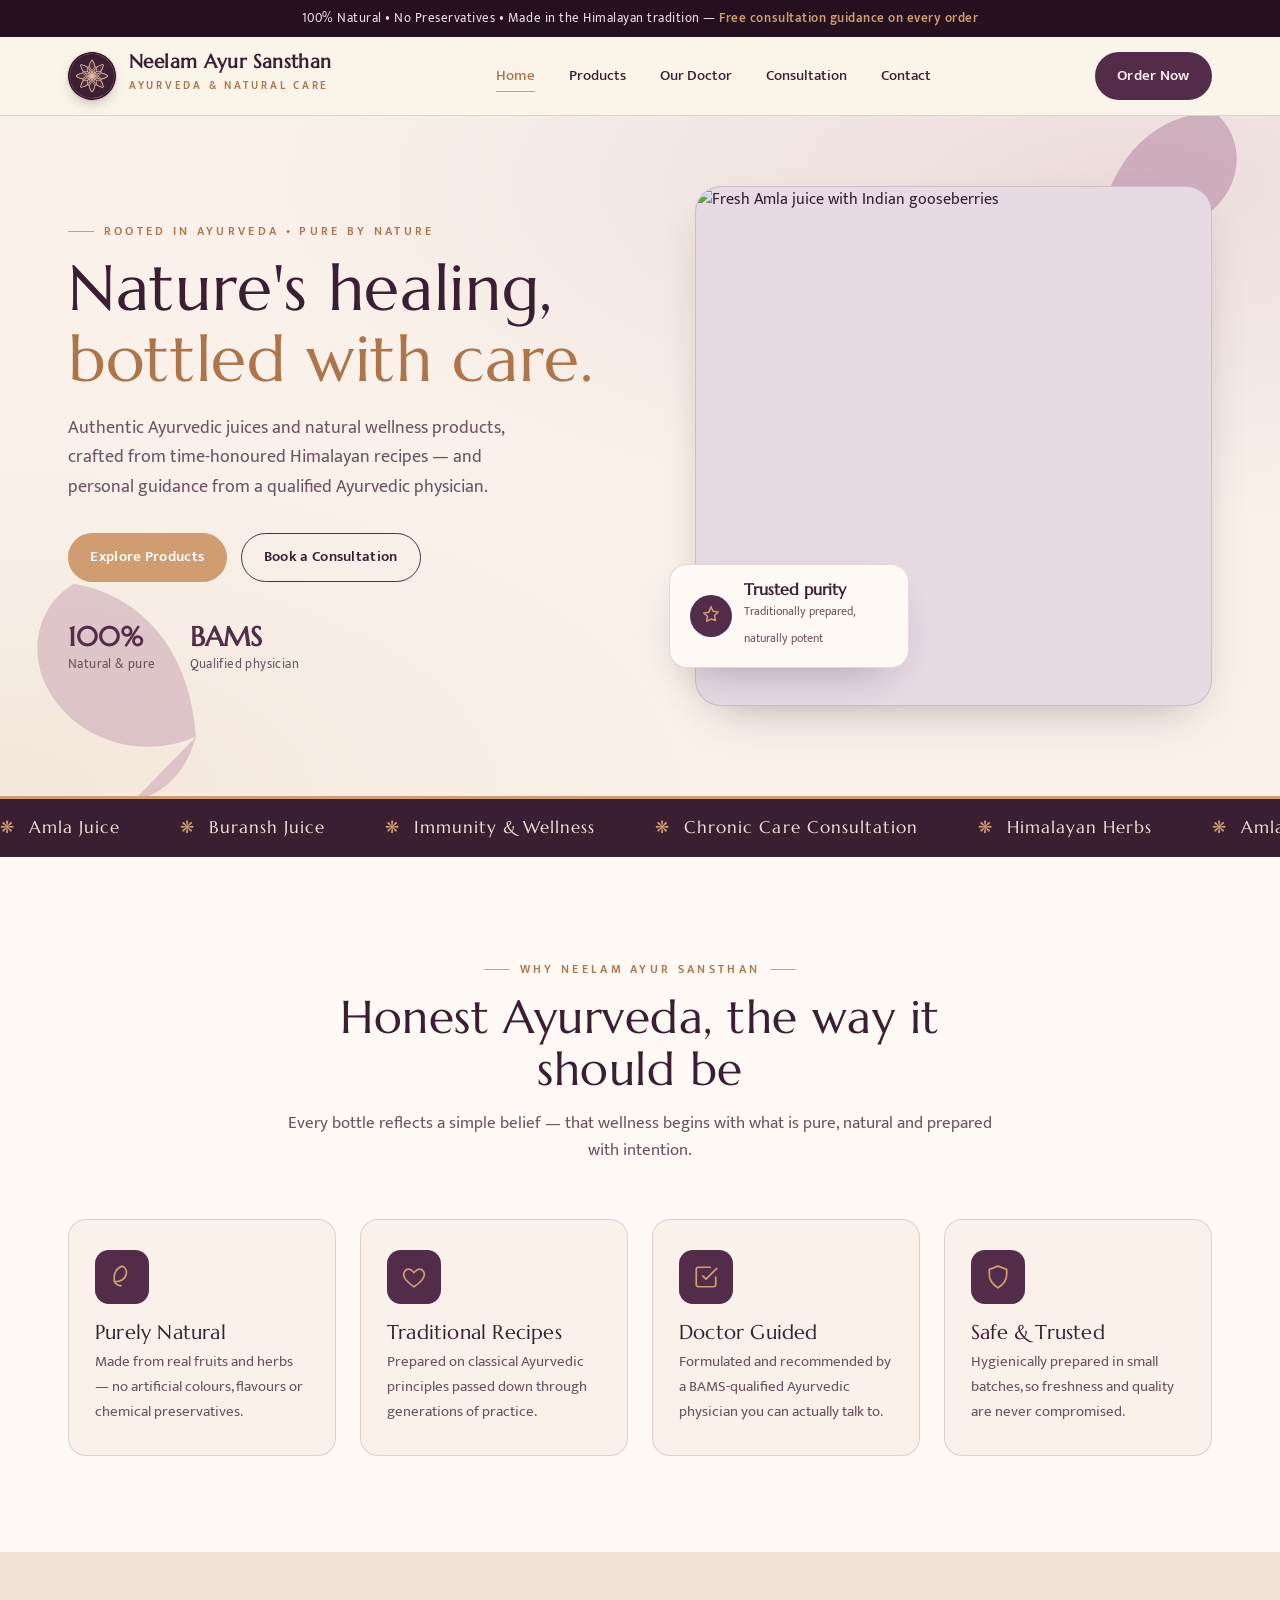
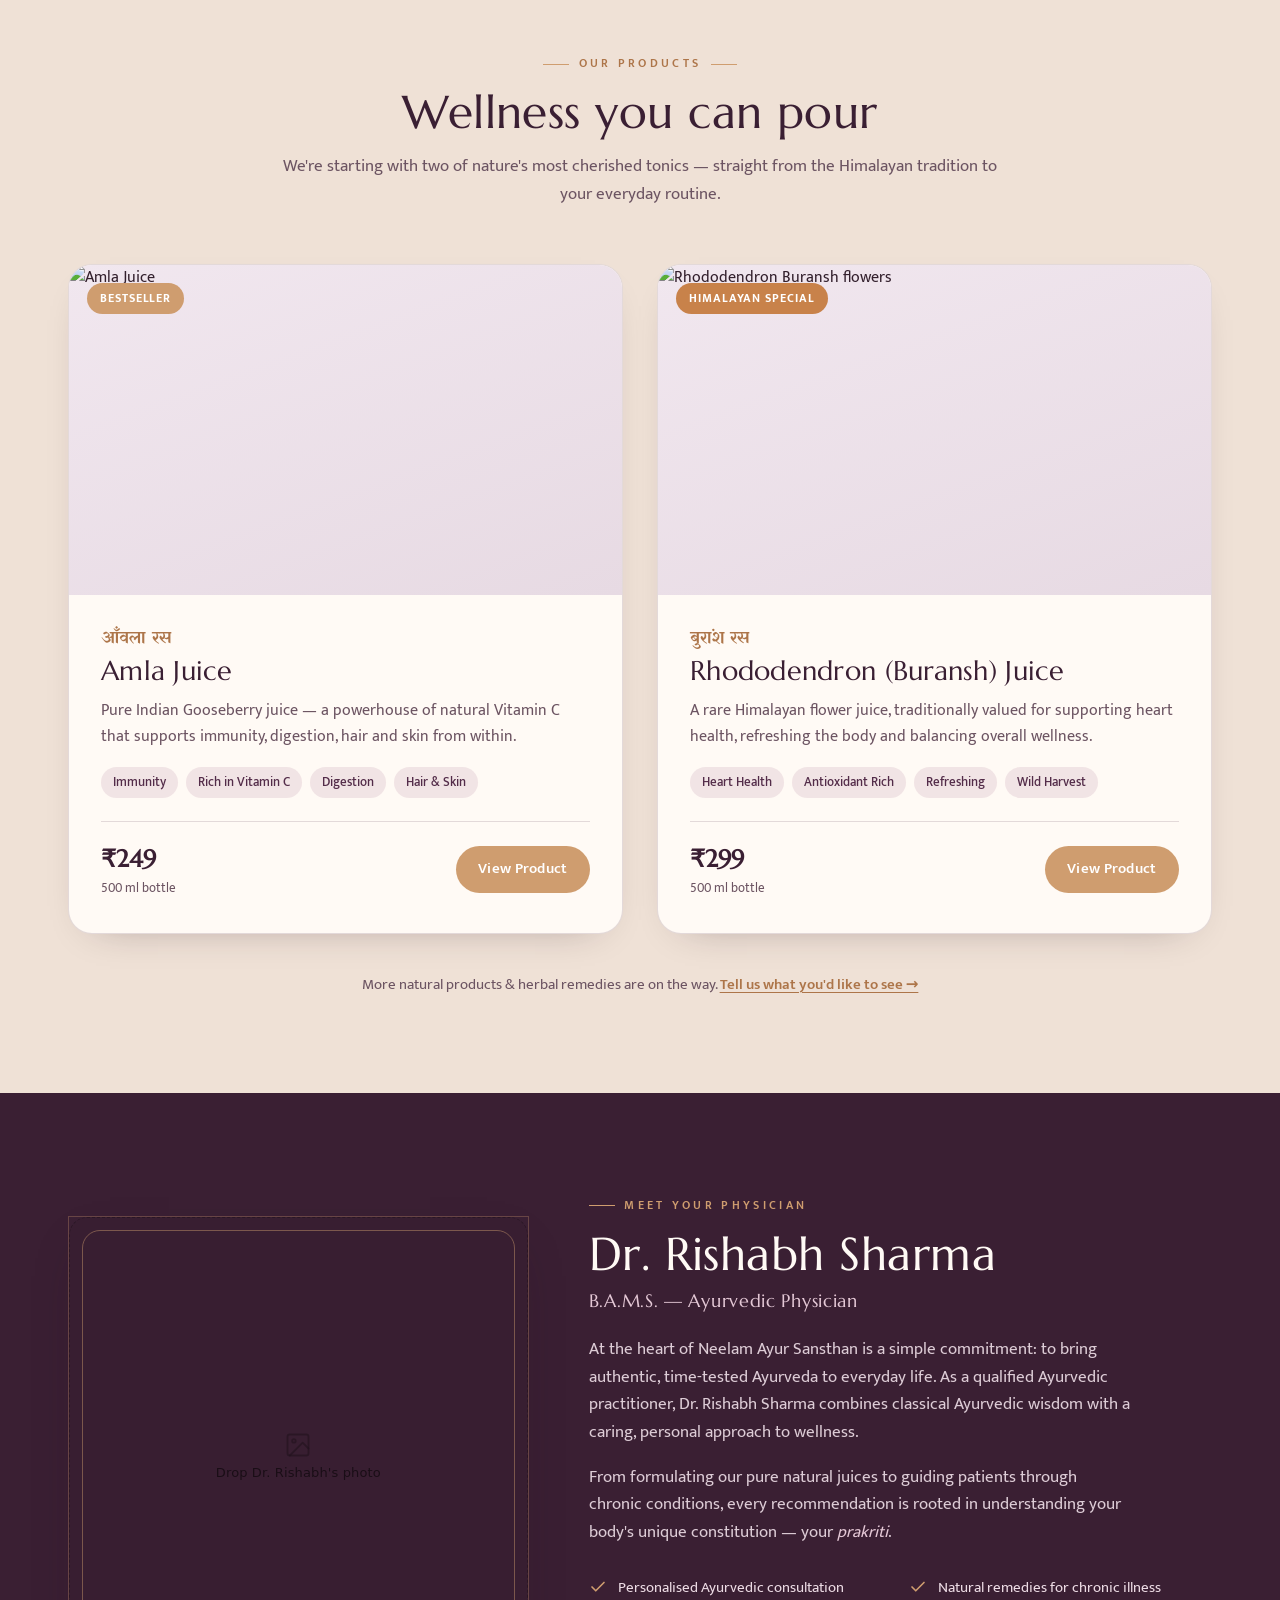
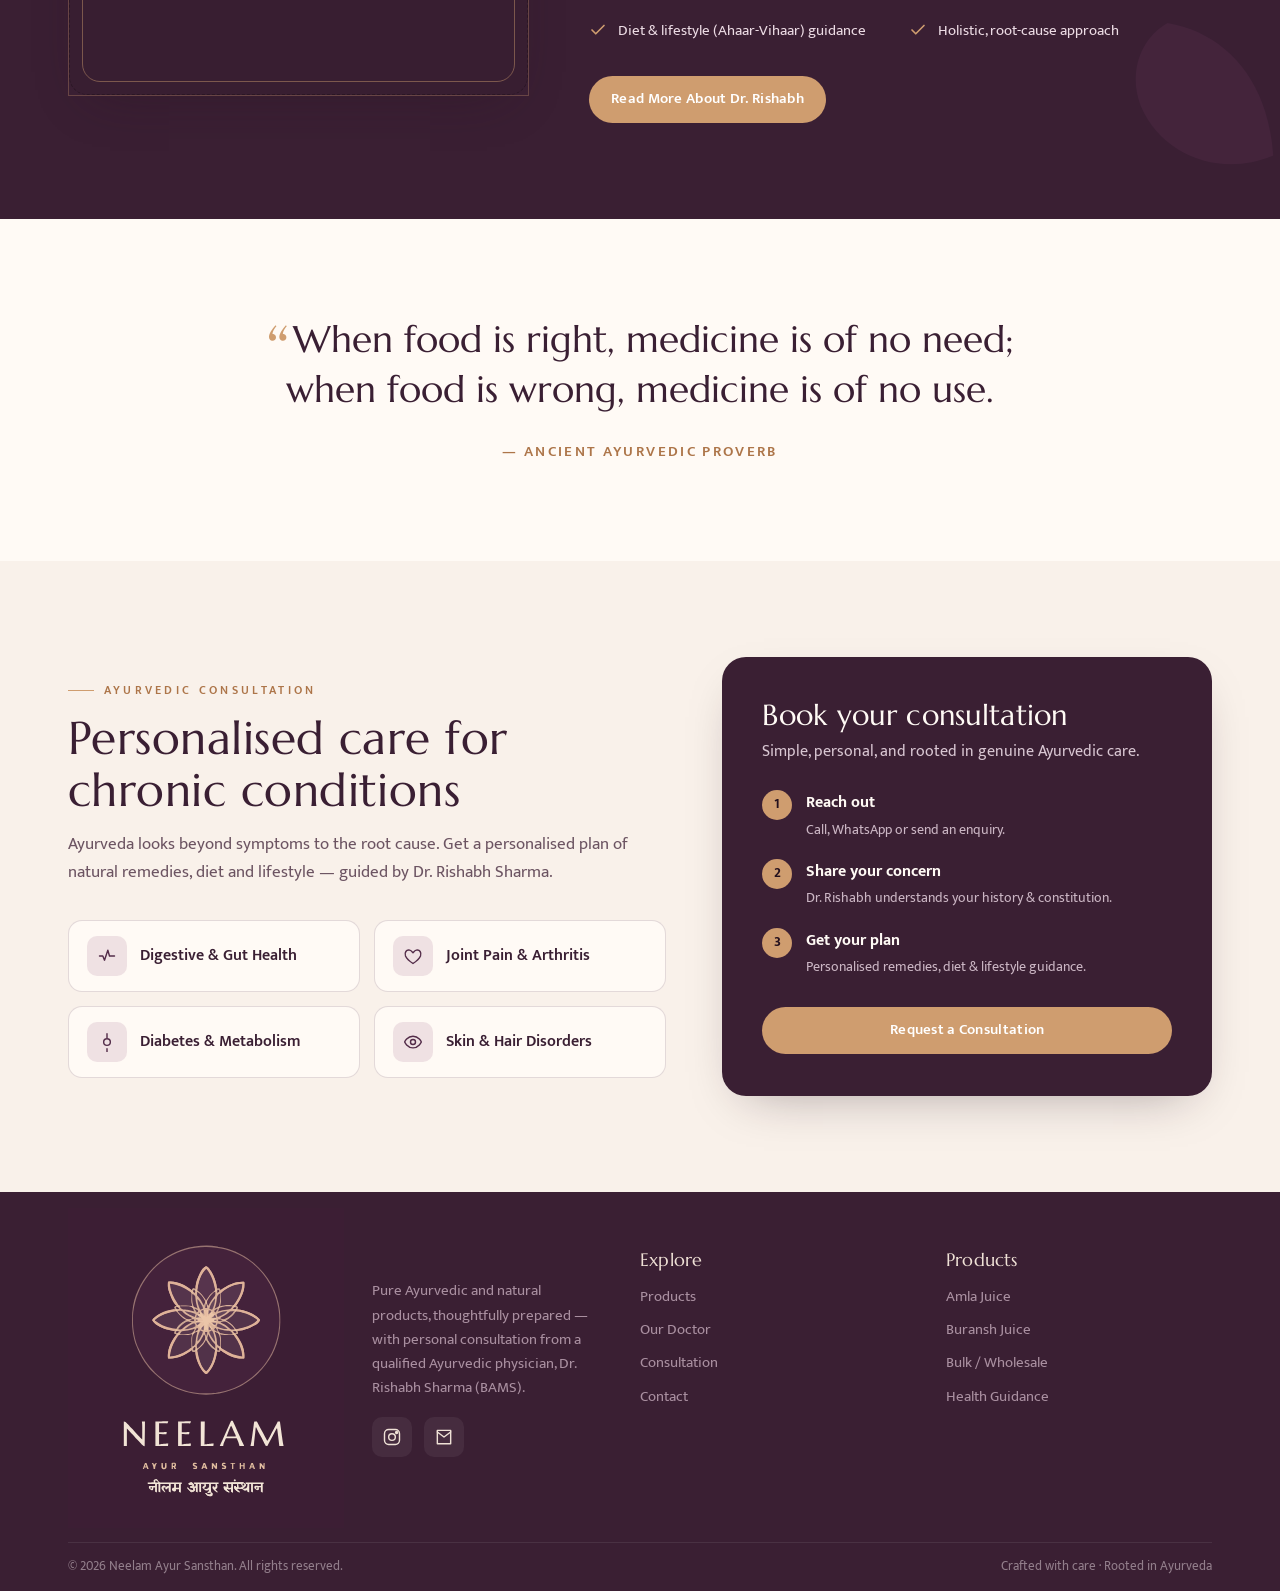
==== commit ed8f5cf4: "Add Products, Our Doctor, Consultation, and Contact pages Build out the four remaining inner pages t" ====
--- a/index.html
+++ b/index.html
@@ -7,6 +7,8 @@
 <link rel="preconnect" href="https://fonts.googleapis.com" />
 <link rel="preconnect" href="https://fonts.gstatic.com" crossorigin />
 <link href="https://fonts.googleapis.com/css2?family=Marcellus&family=Mukta:wght@300;400;500;600;700&family=Yatra+One&display=swap" rel="stylesheet" />
+<link rel="icon" type="image/svg+xml" href="assets/neelam-plum-logo-circular.svg" />
+<meta name="theme-color" content="#3a1f33" />
 <link rel="stylesheet" href="styles.css" />
 </head>
 <body>
@@ -17,7 +19,7 @@
   <div class="wrap nav">
     <a href="index.html" class="brand">
       <span class="brandmark" aria-hidden="true">
-        <svg viewBox="0 0 24 24" fill="none" stroke="currentColor" stroke-width="1.6" stroke-linecap="round" stroke-linejoin="round"><path d="M12 21c0-6 0-9 0-9M12 12c0-4 3-7 8-7 0 5-3 7-8 7zM12 14c0-3-3-5-8-5 0 4 3 6 8 6z"/></svg>
+        <img src="assets/neelam-plum-logo-circular.svg" alt="" width="48" height="48" />
       </span>
       <span class="brand-txt"><b>Neelam Ayur Sansthan</b><span>Ayurveda &amp; Natural Care</span></span>
     </a>
@@ -133,7 +135,7 @@
       </article>
       <article class="prod reveal">
         <div class="prod-media">
-          <span class="prod-tag" style="background:#b5532f">Himalayan Special</span>
+          <span class="prod-tag" style="background:var(--copper)">Himalayan Special</span>
           <img src="https://images.pexels.com/photos/7922881/pexels-photo-7922881.jpeg?auto=compress&cs=tinysrgb&w=900" alt="Rhododendron Buransh flowers" loading="lazy" />
         </div>
         <div class="prod-body">
@@ -148,7 +150,7 @@
         </div>
       </article>
     </div>
-    <p style="text-align:center;margin-top:38px;color:var(--ink-soft);font-size:.95rem">More natural products &amp; herbal remedies are on the way. <a href="contact.html" style="color:var(--gold-deep);font-weight:600;text-decoration:underline;text-underline-offset:3px">Tell us what you'd like to see →</a></p>
+    <p style="text-align:center;margin-top:38px;color:var(--ink-soft);font-size:.95rem">More natural products &amp; herbal remedies are on the way. <a href="contact.html" style="color:var(--rose-deep);font-weight:600;text-decoration:underline;text-underline-offset:3px">Tell us what you'd like to see →</a></p>
   </div>
 </section>
 
@@ -165,7 +167,7 @@
       <h2>Dr. Rishabh Sharma</h2>
       <div class="credential">B.A.M.S. — Ayurvedic Physician</div>
       <p>At the heart of Neelam Ayur Sansthan is a simple commitment: to bring authentic, time-tested Ayurveda to everyday life. As a qualified Ayurvedic practitioner, Dr. Rishabh Sharma combines classical Ayurvedic wisdom with a caring, personal approach to wellness.</p>
-      <p>From formulating our pure natural juices to guiding patients through chronic conditions, every recommendation is rooted in understanding your body's unique constitution — your <em style="font-style:italic;color:var(--sage-soft)">prakriti</em>.</p>
+      <p>From formulating our pure natural juices to guiding patients through chronic conditions, every recommendation is rooted in understanding your body's unique constitution — your <em style="font-style:italic;color:var(--mauve-soft)">prakriti</em>.</p>
       <ul class="about-points">
         <li><svg width="18" height="18" viewBox="0 0 24 24" fill="none" stroke="currentColor" stroke-width="2.2" stroke-linecap="round" stroke-linejoin="round"><path d="M20 6L9 17l-5-5"/></svg> Personalised Ayurvedic consultation</li>
         <li><svg width="18" height="18" viewBox="0 0 24 24" fill="none" stroke="currentColor" stroke-width="2.2" stroke-linecap="round" stroke-linejoin="round"><path d="M20 6L9 17l-5-5"/></svg> Natural remedies for chronic illness</li>
@@ -215,16 +217,15 @@
   <div class="wrap">
     <div class="foot-grid">
       <div class="foot-brand">
-        <div class="brand">
-          <span class="brandmark" aria-hidden="true">
-            <svg viewBox="0 0 24 24" fill="none" stroke="currentColor" stroke-width="1.6" stroke-linecap="round" stroke-linejoin="round"><path d="M12 21c0-6 0-9 0-9M12 12c0-4 3-7 8-7 0 5-3 7-8 7zM12 14c0-3-3-5-8-5 0 4 3 6 8 6z"/></svg>
-          </span>
-          <span class="brand-txt"><b>Neelam Ayur Sansthan</b><span>Ayurveda &amp; Natural Care</span></span>
-        </div>
-        <p>Pure Ayurvedic and natural products, thoughtfully prepared — with personal consultation from a qualified Ayurvedic physician, Dr. Rishabh Sharma (BAMS).</p>
-        <div class="socials">
-          <a href="https://instagram.com/neelamayursansthan" target="_blank" rel="noopener" aria-label="Instagram"><svg width="20" height="20" viewBox="0 0 24 24" fill="none" stroke="currentColor" stroke-width="1.7"><rect x="3" y="3" width="18" height="18" rx="5"/><circle cx="12" cy="12" r="4"/><circle cx="17.5" cy="6.5" r="1.2" fill="currentColor"/></svg></a>
-          <a href="mailto:neelamayursansthan@gmail.com" aria-label="Email"><svg width="20" height="20" viewBox="0 0 24 24" fill="none" stroke="currentColor" stroke-width="1.7" stroke-linecap="round" stroke-linejoin="round"><path d="M4 4h16v16H4z"/><path d="M4 6l8 6 8-6"/></svg></a>
+        <a href="index.html" class="foot-lockup" aria-label="Neelam Ayur Sansthan — home">
+          <img src="assets/neelam-lotus-plum-lockup-centered.svg" alt="Neelam Ayur Sansthan" />
+        </a>
+        <div class="foot-brand-copy">
+          <p>Pure Ayurvedic and natural products, thoughtfully prepared — with personal consultation from a qualified Ayurvedic physician, Dr. Rishabh Sharma (BAMS).</p>
+          <div class="socials">
+            <a href="https://instagram.com/neelamayursansthan" target="_blank" rel="noopener" aria-label="Instagram"><svg width="20" height="20" viewBox="0 0 24 24" fill="none" stroke="currentColor" stroke-width="1.7"><rect x="3" y="3" width="18" height="18" rx="5"/><circle cx="12" cy="12" r="4"/><circle cx="17.5" cy="6.5" r="1.2" fill="currentColor"/></svg></a>
+            <a href="mailto:neelamayursansthan@gmail.com" aria-label="Email"><svg width="20" height="20" viewBox="0 0 24 24" fill="none" stroke="currentColor" stroke-width="1.7" stroke-linecap="round" stroke-linejoin="round"><path d="M4 4h16v16H4z"/><path d="M4 6l8 6 8-6"/></svg></a>
+          </div>
         </div>
       </div>
       <div class="foot-col">
--- a/styles.css
+++ b/styles.css
@@ -2,258 +2,264 @@
    Neelam Ayur Sansthan — shared stylesheet
    ============================================================ */
 :root{
-  --green-900:#1f2e22;
-  --green-800:#27392a;
-  --green-700:#33503a;
-  --green-600:#436848;
-  --sage:#8a9a76;
-  --sage-soft:#c5cfb6;
-  --beige:#f3ecdc;
-  --beige-2:#faf5e9;
-  --cream:#fffdf6;
-  --gold:#c39a4f;
-  --gold-deep:#a87f37;
-  --turmeric:#d99a2b;
-  --ink:#2b2a23;
-  --ink-soft:#5b5a4e;
-  --line:rgba(51,80,58,.16);
-  --shadow:0 18px 50px -24px rgba(31,46,34,.4);
+  --plum-900:#25111e;
+  --plum-800:#3a1f33;
+  --plum-700:#532c49;
+  --plum-600:#774465;
+  --mauve:#b07f9c;
+  --mauve-soft:#e4c8d6;
+  --sand:#efe1d6;
+  --sand-2:#f9f1ea;
+  --cream:#fffaf5;
+  --rose:#cf9d6f;
+  --rose-deep:#ad7549;
+  --copper:#c8824a;
+  --green-700:#4f7a52;
+  --ink:#33202d;
+  --ink-soft:#6c5462;
+  --line:rgba(83,44,73,.16);
+  --shadow:0 18px 50px -24px rgba(37,17,30,.4);
   --serif:'Marcellus',Georgia,serif;
   --sans:'Mukta',system-ui,sans-serif;
   --deva:'Yatra One',serif;
 }
 *{box-sizing:border-box;margin:0;padding:0}
 html{scroll-behavior:smooth}
-body{font-family:var(--sans);color:var(--ink);background:var(--beige-2);line-height:1.65;-webkit-font-smoothing:antialiased;overflow-x:hidden}
+body{font-family:var(--sans);color:var(--ink);background:var(--sand-2);line-height:1.65;-webkit-font-smoothing:antialiased;overflow-x:hidden}
 h1,h2,h3,h4{font-family:var(--serif);font-weight:400;line-height:1.12;letter-spacing:.01em}
 a{color:inherit;text-decoration:none}
 img{display:block;max-width:100%}
 .wrap{max-width:1200px;margin:0 auto;padding:0 28px}
-.eyebrow{font-size:.74rem;letter-spacing:.28em;text-transform:uppercase;font-weight:600;color:var(--gold-deep);display:inline-flex;align-items:center;gap:.6rem}
-.eyebrow::before{content:"";width:26px;height:1px;background:var(--gold);display:inline-block}
-.eyebrow.center::after{content:"";width:26px;height:1px;background:var(--gold);display:inline-block}
+.eyebrow{font-size:.74rem;letter-spacing:.28em;text-transform:uppercase;font-weight:600;color:var(--rose-deep);display:inline-flex;align-items:center;gap:.6rem}
+.eyebrow::before{content:"";width:26px;height:1px;background:var(--rose);display:inline-block}
+.eyebrow.center::after{content:"";width:26px;height:1px;background:var(--rose);display:inline-block}
 .eyebrow.center{justify-content:center}
-.eyebrow.light{color:var(--gold)}
+.eyebrow.light{color:var(--rose)}
 
 /* ---------- top bar ---------- */
-.topbar{background:var(--green-900);color:#e7e3d2;font-size:.8rem;letter-spacing:.04em;text-align:center;padding:8px 16px}
-.topbar b{color:var(--gold);font-weight:600}
+.topbar{background:var(--plum-900);color:#ecdbe4;font-size:.8rem;letter-spacing:.04em;text-align:center;padding:8px 16px}
+.topbar b{color:var(--rose);font-weight:600}
 
 /* ---------- nav ---------- */
 header{position:sticky;top:0;z-index:50;background:rgba(250,245,233,.82);backdrop-filter:blur(10px);border-bottom:1px solid var(--line);transition:box-shadow .3s,background .3s}
-header.scrolled{box-shadow:0 8px 30px -20px rgba(31,46,34,.5);background:rgba(250,245,233,.95)}
+header.scrolled{box-shadow:0 8px 30px -20px rgba(37,17,30,.5);background:rgba(250,245,233,.95)}
 .nav{display:flex;align-items:center;justify-content:space-between;height:78px}
 .brand{display:flex;align-items:center;gap:13px}
-.brandmark{width:46px;height:46px;border-radius:50%;flex:none;background:radial-gradient(circle at 32% 30%,var(--green-600),var(--green-800));display:grid;place-items:center;color:var(--beige-2);box-shadow:inset 0 0 0 1px rgba(195,154,79,.5)}
-.brandmark svg{width:26px;height:26px}
-.brand-txt b{font-family:var(--serif);font-size:1.18rem;letter-spacing:.02em;display:block;color:var(--green-800);line-height:1}
-.brand-txt span{font-size:.66rem;letter-spacing:.26em;text-transform:uppercase;color:var(--gold-deep);font-weight:600}
+.brandmark{width:48px;height:48px;border-radius:50%;flex:none;overflow:hidden;box-shadow:0 6px 16px -8px rgba(37,17,30,.55),0 0 0 1px rgba(207,157,111,.25)}
+.brandmark img{width:100%;height:100%;display:block}
+.brand-txt b{font-family:var(--serif);font-size:1.18rem;letter-spacing:.02em;display:block;color:var(--plum-800);line-height:1}
+.brand-txt span{font-size:.66rem;letter-spacing:.26em;text-transform:uppercase;color:var(--rose-deep);font-weight:600}
 .links{display:flex;align-items:center;gap:34px}
-.links a{font-size:.92rem;font-weight:500;color:var(--green-800);position:relative;padding:4px 0}
-.links a::after{content:"";position:absolute;left:0;bottom:0;height:1.5px;width:0;background:var(--gold);transition:width .3s}
+.links a{font-size:.92rem;font-weight:500;color:var(--plum-800);position:relative;padding:4px 0}
+.links a::after{content:"";position:absolute;left:0;bottom:0;height:1.5px;width:0;background:var(--rose);transition:width .3s}
 .links a:hover::after,.links a.active::after{width:100%}
-.links a.active{color:var(--gold-deep)}
+.links a.active{color:var(--rose-deep)}
 .btn{display:inline-flex;align-items:center;gap:.5rem;font-family:var(--sans);font-weight:600;font-size:.92rem;padding:.72rem 1.4rem;border-radius:40px;cursor:pointer;border:none;transition:transform .2s,box-shadow .2s,background .2s;letter-spacing:.02em}
-.btn-primary{background:var(--green-700);color:var(--beige-2)}
-.btn-primary:hover{background:var(--green-800);transform:translateY(-2px);box-shadow:var(--shadow)}
-.btn-gold{background:var(--gold);color:#fff}
-.btn-gold:hover{background:var(--gold-deep);transform:translateY(-2px);box-shadow:var(--shadow)}
-.btn-ghost{background:transparent;border:1.5px solid var(--green-700);color:var(--green-800)}
-.btn-ghost:hover{background:var(--green-700);color:var(--beige-2)}
-.btn-ghost.light{border-color:var(--gold);color:var(--cream)}
-.btn-ghost.light:hover{background:var(--gold);color:var(--green-900)}
-.nav-toggle{display:none;background:none;border:none;cursor:pointer;color:var(--green-800)}
+.btn-primary{background:var(--plum-700);color:var(--sand-2)}
+.btn-primary:hover{background:var(--plum-800);transform:translateY(-2px);box-shadow:var(--shadow)}
+.btn-gold{background:var(--rose);color:#fff}
+.btn-gold:hover{background:var(--rose-deep);transform:translateY(-2px);box-shadow:var(--shadow)}
+.btn-ghost{background:transparent;border:1.5px solid var(--plum-700);color:var(--plum-800)}
+.btn-ghost:hover{background:var(--plum-700);color:var(--sand-2)}
+.btn-ghost.light{border-color:var(--rose);color:var(--cream)}
+.btn-ghost.light:hover{background:var(--rose);color:var(--plum-900)}
+.nav-toggle{display:none;background:none;border:none;cursor:pointer;color:var(--plum-800)}
 
 /* ---------- buttons row ---------- */
 .cta-row{display:flex;gap:14px;flex-wrap:wrap}
 
 /* ---------- page hero (inner pages) ---------- */
-.page-hero{position:relative;background:var(--green-800);color:var(--beige);padding:74px 0 80px;overflow:hidden}
-.page-hero::after{content:"";position:absolute;inset:0;background:radial-gradient(80% 120% at 90% 0%,rgba(138,154,118,.22),transparent 60%);pointer-events:none}
-.page-hero .leaf-deco{color:var(--green-700);opacity:.5}
+.page-hero{position:relative;background:var(--plum-800);color:var(--sand);padding:74px 0 80px;overflow:hidden}
+.page-hero::after{content:"";position:absolute;inset:0;background:radial-gradient(80% 120% at 90% 0%,rgba(176,127,156,.22),transparent 60%);pointer-events:none}
+.page-hero .leaf-deco{color:var(--plum-700);opacity:.5}
 .page-hero .inner{position:relative;z-index:2;max-width:46rem}
 .page-hero h1{font-size:clamp(2.3rem,4.4vw,3.4rem);color:var(--cream);margin:.7rem 0 .8rem}
-.page-hero p{color:#d5d2c0;font-size:1.08rem;max-width:34rem}
-.crumb{font-size:.84rem;color:var(--sage-soft);letter-spacing:.04em;margin-bottom:6px}
-.crumb a:hover{color:var(--gold)}
+.page-hero p{color:#d8c6d2;font-size:1.08rem;max-width:34rem}
+.crumb{font-size:.84rem;color:var(--mauve-soft);letter-spacing:.04em;margin-bottom:6px}
+.crumb a:hover{color:var(--rose)}
 
 /* ---------- hero (home) ---------- */
-.hero{position:relative;padding:70px 0 90px;overflow:hidden;background:radial-gradient(120% 90% at 88% 10%,rgba(138,154,118,.18),transparent 55%),radial-gradient(90% 80% at 0% 100%,rgba(195,154,79,.12),transparent 60%),var(--beige-2)}
-.leaf-deco{position:absolute;opacity:.5;pointer-events:none;color:var(--sage)}
+.hero{position:relative;padding:70px 0 90px;overflow:hidden;background:radial-gradient(120% 90% at 88% 10%,rgba(176,127,156,.18),transparent 55%),radial-gradient(90% 80% at 0% 100%,rgba(207,157,111,.12),transparent 60%),var(--sand-2)}
+.leaf-deco{position:absolute;opacity:.5;pointer-events:none;color:var(--mauve)}
 .leaf-1{top:-30px;right:-20px;width:240px;transform:rotate(20deg)}
 .leaf-2{bottom:-60px;left:-50px;width:300px;transform:rotate(-12deg) scaleX(-1);opacity:.35}
 .hero-grid{display:grid;grid-template-columns:1.05fr .95fr;gap:56px;align-items:center;position:relative;z-index:2}
-.hero h1{font-size:clamp(2.6rem,5vw,4.1rem);color:var(--green-800);margin:.7rem 0 1.1rem}
-.hero h1 em{font-style:normal;color:var(--gold-deep)}
+.hero h1{font-size:clamp(2.6rem,5vw,4.1rem);color:var(--plum-800);margin:.7rem 0 1.1rem}
+.hero h1 em{font-style:normal;color:var(--rose-deep)}
 .hero p.lead{font-size:1.12rem;color:var(--ink-soft);max-width:30rem;margin-bottom:1.9rem}
 .hero-stats{display:flex;gap:34px;margin-top:2.6rem;flex-wrap:wrap}
-.hero-stats .s b{font-family:var(--serif);font-size:1.7rem;color:var(--green-700);display:block;line-height:1}
+.hero-stats .s b{font-family:var(--serif);font-size:1.7rem;color:var(--plum-700);display:block;line-height:1}
 .hero-stats .s span{font-size:.82rem;color:var(--ink-soft);letter-spacing:.03em}
 .hero-visual{position:relative}
-.media-frame{width:100%;height:520px;box-shadow:var(--shadow);border:1px solid var(--line);border-radius:26px;overflow:hidden;background:#dfe4ce}
+.media-frame{width:100%;height:520px;box-shadow:var(--shadow);border:1px solid var(--line);border-radius:26px;overflow:hidden;background:#e7dae3}
 .media-frame img{width:100%;height:100%;object-fit:cover}
 .hero-badge{position:absolute;left:-26px;bottom:38px;background:var(--cream);border-radius:18px;padding:16px 20px;box-shadow:var(--shadow);display:flex;align-items:center;gap:12px;max-width:240px;border:1px solid var(--line)}
-.hero-badge .seal{width:42px;height:42px;border-radius:50%;flex:none;background:var(--green-700);color:var(--gold);display:grid;place-items:center}
-.hero-badge b{font-family:var(--serif);font-size:.98rem;color:var(--green-800);display:block;line-height:1.1}
+.hero-badge .seal{width:42px;height:42px;border-radius:50%;flex:none;background:var(--plum-700);color:var(--rose);display:grid;place-items:center}
+.hero-badge b{font-family:var(--serif);font-size:.98rem;color:var(--plum-800);display:block;line-height:1.1}
 .hero-badge span{font-size:.76rem;color:var(--ink-soft)}
 
 /* ---------- marquee ---------- */
-.strip{background:var(--green-800);color:var(--beige);overflow:hidden;padding:15px 0;border-top:3px solid var(--gold)}
+.strip{background:var(--plum-800);color:var(--sand);overflow:hidden;padding:15px 0;border-top:3px solid var(--rose)}
 .strip-track{display:flex;gap:60px;white-space:nowrap;animation:scroll 28s linear infinite;width:max-content}
 .strip-track span{font-family:var(--serif);font-size:1.05rem;letter-spacing:.06em;display:inline-flex;align-items:center;gap:14px}
-.strip-track span::before{content:"❋";color:var(--gold)}
+.strip-track span::before{content:"❋";color:var(--rose)}
 @keyframes scroll{to{transform:translateX(-50%)}}
 
 /* ---------- section base ---------- */
 section.block{padding:96px 0}
 .sec-head{max-width:46rem}
 .sec-head.center{margin:0 auto;text-align:center}
-.sec-head h2{font-size:clamp(2rem,3.6vw,2.9rem);color:var(--green-800);margin:.8rem 0 .9rem}
+.sec-head h2{font-size:clamp(2rem,3.6vw,2.9rem);color:var(--plum-800);margin:.8rem 0 .9rem}
 .sec-head p{color:var(--ink-soft);font-size:1.05rem}
 
 /* ---------- values ---------- */
 .values{background:var(--cream)}
 .val-grid{display:grid;grid-template-columns:repeat(4,1fr);gap:24px;margin-top:54px}
-.val{background:var(--beige-2);border:1px solid var(--line);border-radius:18px;padding:30px 26px;transition:transform .3s,box-shadow .3s}
+.val{background:var(--sand-2);border:1px solid var(--line);border-radius:18px;padding:30px 26px;transition:transform .3s,box-shadow .3s}
 .val:hover{transform:translateY(-6px);box-shadow:var(--shadow)}
-.val .ic{width:54px;height:54px;border-radius:14px;background:var(--green-700);color:var(--gold);display:grid;place-items:center;margin-bottom:18px}
-.val h3{font-size:1.22rem;color:var(--green-800);margin-bottom:.4rem}
+.val .ic{width:54px;height:54px;border-radius:14px;background:var(--plum-700);color:var(--rose);display:grid;place-items:center;margin-bottom:18px}
+.val h3{font-size:1.22rem;color:var(--plum-800);margin-bottom:.4rem}
 .val p{font-size:.94rem;color:var(--ink-soft)}
 
 /* ---------- products ---------- */
-.products{background:var(--beige);position:relative}
+.products{background:var(--sand);position:relative}
 .prod-grid{display:grid;grid-template-columns:1fr 1fr;gap:34px;margin-top:56px}
-.prod{background:var(--cream);border-radius:24px;overflow:hidden;border:1px solid var(--line);box-shadow:0 14px 40px -28px rgba(31,46,34,.45);display:flex;flex-direction:column;transition:transform .35s,box-shadow .35s}
+.prod{background:var(--cream);border-radius:24px;overflow:hidden;border:1px solid var(--line);box-shadow:0 14px 40px -28px rgba(37,17,30,.45);display:flex;flex-direction:column;transition:transform .35s,box-shadow .35s}
 .prod:hover{transform:translateY(-8px);box-shadow:var(--shadow)}
-.prod-media{position:relative;height:330px;background:linear-gradient(160deg,#eef0e3,#dfe4ce);overflow:hidden}
+.prod-media{position:relative;height:330px;background:linear-gradient(160deg,#f1e7ef,#e7dae3);overflow:hidden}
 .prod-media img{width:100%;height:100%;object-fit:cover;transition:transform .6s}
 .prod:hover .prod-media img{transform:scale(1.05)}
-.prod-tag{position:absolute;top:18px;left:18px;z-index:3;background:var(--gold);color:#fff;font-size:.72rem;font-weight:700;letter-spacing:.08em;text-transform:uppercase;padding:6px 13px;border-radius:30px}
+.prod-tag{position:absolute;top:18px;left:18px;z-index:3;background:var(--rose);color:#fff;font-size:.72rem;font-weight:700;letter-spacing:.08em;text-transform:uppercase;padding:6px 13px;border-radius:30px}
 .prod-body{padding:30px 32px 34px;display:flex;flex-direction:column;flex:1}
-.prod-body .hi{font-family:var(--deva);font-size:1.05rem;color:var(--gold-deep);margin-bottom:.2rem}
-.prod-body h3{font-size:1.7rem;color:var(--green-800)}
+.prod-body .hi{font-family:var(--deva);font-size:1.05rem;color:var(--rose-deep);margin-bottom:.2rem}
+.prod-body h3{font-size:1.7rem;color:var(--plum-800)}
 .prod-body .desc{color:var(--ink-soft);font-size:.98rem;margin:.7rem 0 1.1rem}
 .prod-benefits{display:flex;flex-wrap:wrap;gap:8px;margin-bottom:1.4rem}
-.chip{font-size:.8rem;background:rgba(138,154,118,.18);color:var(--green-700);padding:5px 12px;border-radius:30px;font-weight:500}
+.chip{font-size:.8rem;background:rgba(176,127,156,.18);color:var(--plum-700);padding:5px 12px;border-radius:30px;font-weight:500}
 .prod-foot{margin-top:auto;display:flex;align-items:center;justify-content:space-between;gap:14px;padding-top:18px;border-top:1px solid var(--line)}
-.price b{font-family:var(--serif);font-size:1.5rem;color:var(--green-800)}
+.price b{font-family:var(--serif);font-size:1.5rem;color:var(--plum-800)}
 .price span{font-size:.84rem;color:var(--ink-soft);display:block;margin-top:-2px}
 
 /* ---------- product detail (products page) ---------- */
 .pdetail{display:grid;grid-template-columns:1fr 1fr;gap:54px;align-items:center;padding:70px 0;border-bottom:1px solid var(--line)}
 .pdetail:nth-child(even) .pd-media{order:2}
-.pd-media{position:relative;border-radius:24px;overflow:hidden;height:460px;box-shadow:var(--shadow);border:1px solid var(--line);background:#dfe4ce}
+.pd-media{position:relative;border-radius:24px;overflow:hidden;height:460px;box-shadow:var(--shadow);border:1px solid var(--line);background:#e7dae3}
 .pd-media img{width:100%;height:100%;object-fit:cover}
 .pd-media .pd-price{position:absolute;right:18px;bottom:18px;background:var(--cream);border-radius:16px;padding:12px 18px;box-shadow:var(--shadow);text-align:center}
-.pd-media .pd-price b{font-family:var(--serif);font-size:1.4rem;color:var(--green-800);display:block;line-height:1}
+.pd-media .pd-price b{font-family:var(--serif);font-size:1.4rem;color:var(--plum-800);display:block;line-height:1}
 .pd-media .pd-price span{font-size:.76rem;color:var(--ink-soft)}
-.pd-copy .hi{font-family:var(--deva);font-size:1.15rem;color:var(--gold-deep);margin-bottom:.2rem}
-.pd-copy h2{font-size:clamp(1.9rem,3.4vw,2.6rem);color:var(--green-800);margin-bottom:.7rem}
+.pd-copy .hi{font-family:var(--deva);font-size:1.15rem;color:var(--rose-deep);margin-bottom:.2rem}
+.pd-copy h2{font-size:clamp(1.9rem,3.4vw,2.6rem);color:var(--plum-800);margin-bottom:.7rem}
 .pd-copy p{color:var(--ink-soft);font-size:1.02rem;margin-bottom:1.1rem;max-width:32rem}
 .pd-list{display:grid;gap:11px;margin:1.2rem 0 1.8rem}
 .pd-list li{list-style:none;display:flex;gap:11px;align-items:flex-start;font-size:.98rem;color:var(--ink)}
-.pd-list li svg{flex:none;color:var(--gold-deep);margin-top:3px}
+.pd-list li svg{flex:none;color:var(--rose-deep);margin-top:3px}
 .pd-meta{display:flex;gap:26px;margin:1.2rem 0 1.6rem;flex-wrap:wrap}
-.pd-meta .m b{font-family:var(--serif);color:var(--green-700);font-size:1.05rem;display:block;line-height:1}
+.pd-meta .m b{font-family:var(--serif);color:var(--plum-700);font-size:1.05rem;display:block;line-height:1}
 .pd-meta .m span{font-size:.82rem;color:var(--ink-soft)}
 
 /* ---------- about doctor ---------- */
-.about{background:var(--green-800);color:var(--beige);position:relative;overflow:hidden}
-.about .leaf-deco{color:var(--green-700);opacity:.4}
+.about{background:var(--plum-800);color:var(--sand);position:relative;overflow:hidden}
+.about .leaf-deco{color:var(--plum-700);opacity:.4}
 .about-grid{display:grid;grid-template-columns:.85fr 1.15fr;gap:60px;align-items:center;position:relative;z-index:2}
 .about-photo{position:relative}
-.about-photo image-slot,.about-photo .media-frame{width:100%;height:480px;border:1px solid rgba(195,154,79,.3);box-shadow:var(--shadow)}
-.about-photo .frame{position:absolute;inset:14px;border:1px solid rgba(195,154,79,.45);border-radius:18px;pointer-events:none}
-.about .eyebrow{color:var(--gold)}
+.about-photo image-slot,.about-photo .media-frame{width:100%;height:480px;border:1px solid rgba(207,157,111,.3);box-shadow:var(--shadow)}
+.about-photo .frame{position:absolute;inset:14px;border:1px solid rgba(207,157,111,.45);border-radius:18px;pointer-events:none}
+.about .eyebrow{color:var(--rose)}
 .about h2{font-size:clamp(2rem,3.6vw,2.9rem);color:var(--cream);margin:.8rem 0 .4rem}
-.about .credential{font-family:var(--serif);color:var(--sage-soft);font-size:1.1rem;margin-bottom:1.3rem;letter-spacing:.04em}
-.about p{color:#d9d6c4;font-size:1.04rem;margin-bottom:1.1rem;max-width:34rem}
+.about .credential{font-family:var(--serif);color:var(--mauve-soft);font-size:1.1rem;margin-bottom:1.3rem;letter-spacing:.04em}
+.about p{color:#ddccd6;font-size:1.04rem;margin-bottom:1.1rem;max-width:34rem}
 .about-points{display:grid;grid-template-columns:1fr 1fr;gap:18px;margin:1.8rem 0 2rem}
-.about-points li{list-style:none;display:flex;gap:11px;align-items:flex-start;font-size:.96rem;color:#e7e3d2}
-.about-points li svg{flex:none;color:var(--gold);margin-top:3px}
+.about-points li{list-style:none;display:flex;gap:11px;align-items:flex-start;font-size:.96rem;color:#ecdbe4}
+.about-points li svg{flex:none;color:var(--rose);margin-top:3px}
 
 /* ---------- consultation ---------- */
-.consult{background:var(--beige-2)}
+.consult{background:var(--sand-2)}
 .consult-grid{display:grid;grid-template-columns:1.1fr .9fr;gap:56px;align-items:center}
 .ail-grid{display:grid;grid-template-columns:1fr 1fr;gap:14px;margin-top:34px}
 .ail{display:flex;align-items:center;gap:13px;background:var(--cream);border:1px solid var(--line);border-radius:14px;padding:15px 18px;transition:border-color .3s,transform .3s}
-.ail:hover{border-color:var(--gold);transform:translateX(4px)}
-.ail .ai{width:40px;height:40px;border-radius:10px;background:rgba(138,154,118,.2);color:var(--green-700);display:grid;place-items:center;flex:none}
-.ail b{font-size:.98rem;color:var(--green-800);font-weight:600}
-.consult-card{background:var(--green-800);color:var(--beige);border-radius:24px;padding:42px 40px;box-shadow:var(--shadow);position:relative;overflow:hidden}
+.ail:hover{border-color:var(--rose);transform:translateX(4px)}
+.ail .ai{width:40px;height:40px;border-radius:10px;background:rgba(176,127,156,.2);color:var(--plum-700);display:grid;place-items:center;flex:none}
+.ail b{font-size:.98rem;color:var(--plum-800);font-weight:600}
+.consult-card{background:var(--plum-800);color:var(--sand);border-radius:24px;padding:42px 40px;box-shadow:var(--shadow);position:relative;overflow:hidden}
 .consult-card h3{font-size:1.8rem;color:var(--cream);margin-bottom:.5rem}
-.consult-card p{color:#d3d1bf;font-size:.98rem;margin-bottom:1.6rem}
+.consult-card p{color:#d8c6d2;font-size:.98rem;margin-bottom:1.6rem}
 .consult-card .step{display:flex;gap:14px;align-items:flex-start;margin-bottom:16px}
-.consult-card .step .n{width:30px;height:30px;border-radius:50%;background:var(--gold);color:var(--green-900);font-weight:700;display:grid;place-items:center;flex:none;font-size:.9rem}
+.consult-card .step .n{width:30px;height:30px;border-radius:50%;background:var(--rose);color:var(--plum-900);font-weight:700;display:grid;place-items:center;flex:none;font-size:.9rem}
 .consult-card .step b{display:block;color:var(--cream);font-size:1rem}
-.consult-card .step span{font-size:.88rem;color:#c7c5b4}
+.consult-card .step span{font-size:.88rem;color:#cbb6c4}
 .consult-card .btn{width:100%;justify-content:center;margin-top:10px}
 
 /* ---------- quote ---------- */
 .quote-sec{background:var(--cream);text-align:center}
-.quote-sec .q{font-family:var(--serif);font-size:clamp(1.5rem,3vw,2.3rem);color:var(--green-800);max-width:50rem;margin:0 auto;line-height:1.35}
-.quote-sec .q::before{content:"\201C";color:var(--gold);font-size:2em;line-height:0;vertical-align:-.35em;margin-right:.05em}
-.quote-sec .by{margin-top:26px;font-size:.92rem;letter-spacing:.16em;text-transform:uppercase;color:var(--gold-deep);font-weight:600}
+.quote-sec .q{font-family:var(--serif);font-size:clamp(1.5rem,3vw,2.3rem);color:var(--plum-800);max-width:50rem;margin:0 auto;line-height:1.35}
+.quote-sec .q::before{content:"\201C";color:var(--rose);font-size:2em;line-height:0;vertical-align:-.35em;margin-right:.05em}
+.quote-sec .by{margin-top:26px;font-size:.92rem;letter-spacing:.16em;text-transform:uppercase;color:var(--rose-deep);font-weight:600}
 
 /* ---------- steps (consultation page) ---------- */
 .steps-grid{display:grid;grid-template-columns:repeat(4,1fr);gap:24px;margin-top:54px}
 .step-card{background:var(--cream);border:1px solid var(--line);border-radius:18px;padding:30px 26px;position:relative;transition:transform .3s,box-shadow .3s}
 .step-card:hover{transform:translateY(-6px);box-shadow:var(--shadow)}
-.step-card .num{font-family:var(--serif);font-size:2.4rem;color:var(--sage-soft);line-height:1;margin-bottom:12px}
-.step-card h3{font-size:1.2rem;color:var(--green-800);margin-bottom:.4rem}
+.step-card .num{font-family:var(--serif);font-size:2.4rem;color:var(--mauve-soft);line-height:1;margin-bottom:12px}
+.step-card h3{font-size:1.2rem;color:var(--plum-800);margin-bottom:.4rem}
 .step-card p{font-size:.92rem;color:var(--ink-soft)}
 
 /* ---------- info band ---------- */
-.band{background:var(--green-700);color:var(--beige)}
+.band{background:var(--plum-700);color:var(--sand)}
 .band-grid{display:grid;grid-template-columns:1.1fr .9fr;gap:56px;align-items:center}
 .band .media-frame{height:420px}
 .band h2{font-size:clamp(1.9rem,3.4vw,2.6rem);color:var(--cream);margin:.7rem 0 1rem}
-.band p{color:#d9d6c4;font-size:1.04rem;margin-bottom:1.1rem;max-width:34rem}
-.band .eyebrow{color:var(--gold)}
+.band p{color:#ddccd6;font-size:1.04rem;margin-bottom:1.1rem;max-width:34rem}
+.band .eyebrow{color:var(--rose)}
 
 /* ---------- contact ---------- */
-.contact{background:var(--green-900);color:var(--beige)}
+.contact{background:var(--plum-900);color:var(--sand)}
 .contact-grid{display:grid;grid-template-columns:1fr 1fr;gap:60px}
-.contact .eyebrow{color:var(--gold)}
+.contact .eyebrow{color:var(--rose)}
 .contact h2{font-size:clamp(2rem,3.6vw,2.8rem);color:var(--cream);margin:.7rem 0 1rem}
-.contact p.lead{color:#cfccba;font-size:1.05rem;max-width:30rem;margin-bottom:2rem}
+.contact p.lead{color:#d6c4d0;font-size:1.05rem;max-width:30rem;margin-bottom:2rem}
 .c-row{display:flex;align-items:center;gap:16px;margin-bottom:18px}
-.c-row .ci{width:48px;height:48px;border-radius:12px;background:rgba(195,154,79,.16);color:var(--gold);display:grid;place-items:center;flex:none}
+.c-row .ci{width:48px;height:48px;border-radius:12px;background:rgba(207,157,111,.16);color:var(--rose);display:grid;place-items:center;flex:none}
 .c-row b{display:block;color:var(--cream);font-size:1.02rem}
-.c-row a,.c-row span{color:#cfccba;font-size:.95rem}
-.c-row a:hover{color:var(--gold)}
-form.enquiry{background:rgba(255,253,246,.05);border:1px solid rgba(195,154,79,.2);border-radius:22px;padding:34px 32px}
-form.enquiry label{display:block;font-size:.82rem;letter-spacing:.04em;color:var(--sage-soft);margin-bottom:6px;font-weight:500}
+.c-row a,.c-row span{color:#d6c4d0;font-size:.95rem}
+.c-row a:hover{color:var(--rose)}
+form.enquiry{background:rgba(255,253,246,.05);border:1px solid rgba(207,157,111,.2);border-radius:22px;padding:34px 32px}
+form.enquiry label{display:block;font-size:.82rem;letter-spacing:.04em;color:var(--mauve-soft);margin-bottom:6px;font-weight:500}
 form.enquiry .field{margin-bottom:18px}
-form.enquiry input,form.enquiry select,form.enquiry textarea{width:100%;background:rgba(255,253,246,.07);border:1px solid rgba(195,154,79,.25);border-radius:11px;padding:12px 14px;color:var(--cream);font-family:var(--sans);font-size:.95rem;transition:border-color .25s}
-form.enquiry input::placeholder,form.enquiry textarea::placeholder{color:#9b9a8a}
-form.enquiry input:focus,form.enquiry select:focus,form.enquiry textarea:focus{outline:none;border-color:var(--gold)}
+form.enquiry input,form.enquiry select,form.enquiry textarea{width:100%;background:rgba(255,253,246,.07);border:1px solid rgba(207,157,111,.25);border-radius:11px;padding:12px 14px;color:var(--cream);font-family:var(--sans);font-size:.95rem;transition:border-color .25s}
+form.enquiry input::placeholder,form.enquiry textarea::placeholder{color:#a892a0}
+form.enquiry input:focus,form.enquiry select:focus,form.enquiry textarea:focus{outline:none;border-color:var(--rose)}
 form.enquiry select option{color:#222}
 form.enquiry .btn{width:100%;justify-content:center;margin-top:6px}
 
 /* ---------- footer ---------- */
-footer{background:#16211a;color:#a7ad9b;padding:54px 0 30px}
-.foot-grid{display:grid;grid-template-columns:1.4fr 1fr 1fr;gap:40px;padding-bottom:38px;border-bottom:1px solid rgba(255,255,255,.08)}
+footer{background:var(--plum-800);color:#b59fac;padding:16px 0 14px}
+.foot-grid{display:grid;grid-template-columns:2fr 1fr 1fr;gap:40px;padding-bottom:14px;border-bottom:1px solid rgba(255,255,255,.08)}
 .foot-brand .brand-txt b{color:var(--cream)}
-.foot-brand p{margin-top:14px;font-size:.92rem;max-width:24rem;color:#9aa08e}
-.foot-col h4{font-family:var(--serif);color:var(--beige);font-size:1.1rem;margin-bottom:14px}
-.foot-col a{display:block;font-size:.92rem;margin-bottom:9px;color:#9aa08e;transition:color .2s}
-.foot-col a:hover{color:var(--gold)}
+.foot-brand{display:flex;align-items:center;gap:28px;flex-wrap:wrap}
+.foot-lockup{flex:none;display:block;margin:0}
+.foot-lockup img{width:auto;height:320px;max-width:100%;display:block}
+.foot-brand-copy{flex:1;min-width:180px}
+.foot-brand-copy p{margin:0;font-size:.92rem;max-width:30rem;color:#a98fa0}
+.foot-col{margin-top:43px}
+.foot-col h4{font-family:var(--serif);color:var(--sand);font-size:1.1rem;margin-bottom:14px}
+.foot-col a{display:block;font-size:.92rem;margin-bottom:9px;color:#a98fa0;transition:color .2s}
+.foot-col a:hover{color:var(--rose)}
 .socials{display:flex;gap:12px;margin-top:16px}
-.socials a{width:40px;height:40px;border-radius:10px;background:rgba(255,255,255,.06);display:grid;place-items:center;color:var(--beige);transition:background .25s,color .25s}
-.socials a:hover{background:var(--gold);color:var(--green-900)}
-.foot-bottom{padding-top:24px;display:flex;justify-content:space-between;flex-wrap:wrap;gap:10px;font-size:.84rem;color:#7e8472}
+.socials a{width:40px;height:40px;border-radius:10px;background:rgba(255,255,255,.06);display:grid;place-items:center;color:var(--sand);transition:background .25s,color .25s}
+.socials a:hover{background:var(--rose);color:var(--plum-900)}
+.foot-bottom{padding-top:12px;display:flex;justify-content:space-between;flex-wrap:wrap;gap:10px;font-size:.84rem;color:#927e8b}
 
 /* ---------- reveal ---------- */
 .reveal{opacity:0;transform:translateY(26px);transition:opacity .7s ease,transform .7s ease}
 .reveal.in{opacity:1;transform:none}
 
 /* ---------- modal ---------- */
-.modal-bg{position:fixed;inset:0;background:rgba(22,33,26,.6);backdrop-filter:blur(4px);z-index:100;display:none;align-items:center;justify-content:center;padding:20px}
+.modal-bg{position:fixed;inset:0;background:rgba(37,17,30,.6);backdrop-filter:blur(4px);z-index:100;display:none;align-items:center;justify-content:center;padding:20px}
 .modal-bg.open{display:flex}
 .modal{background:var(--cream);border-radius:22px;max-width:440px;width:100%;padding:38px 36px;box-shadow:var(--shadow);position:relative;text-align:center}
-.modal .seal{width:62px;height:62px;border-radius:50%;background:var(--green-700);color:var(--gold);display:grid;place-items:center;margin:0 auto 18px}
-.modal h3{font-size:1.7rem;color:var(--green-800);margin-bottom:.5rem}
+.modal .seal{width:62px;height:62px;border-radius:50%;background:var(--plum-700);color:var(--rose);display:grid;place-items:center;margin:0 auto 18px}
+.modal h3{font-size:1.7rem;color:var(--plum-800);margin-bottom:.5rem}
 .modal p{color:var(--ink-soft);font-size:.98rem;margin-bottom:1.4rem}
 .modal .opts{display:flex;flex-direction:column;gap:11px}
 .modal .close{position:absolute;top:16px;right:18px;background:none;border:none;font-size:1.4rem;color:var(--ink-soft);cursor:pointer;line-height:1}
@@ -269,6 +275,7 @@
   .prod-grid{grid-template-columns:1fr}
   .about-points{grid-template-columns:1fr}
   .foot-grid{grid-template-columns:1fr 1fr}
+  .foot-col{margin-top:0}
   .media-frame{height:400px}
   .ail-grid{grid-template-columns:1fr}
 }
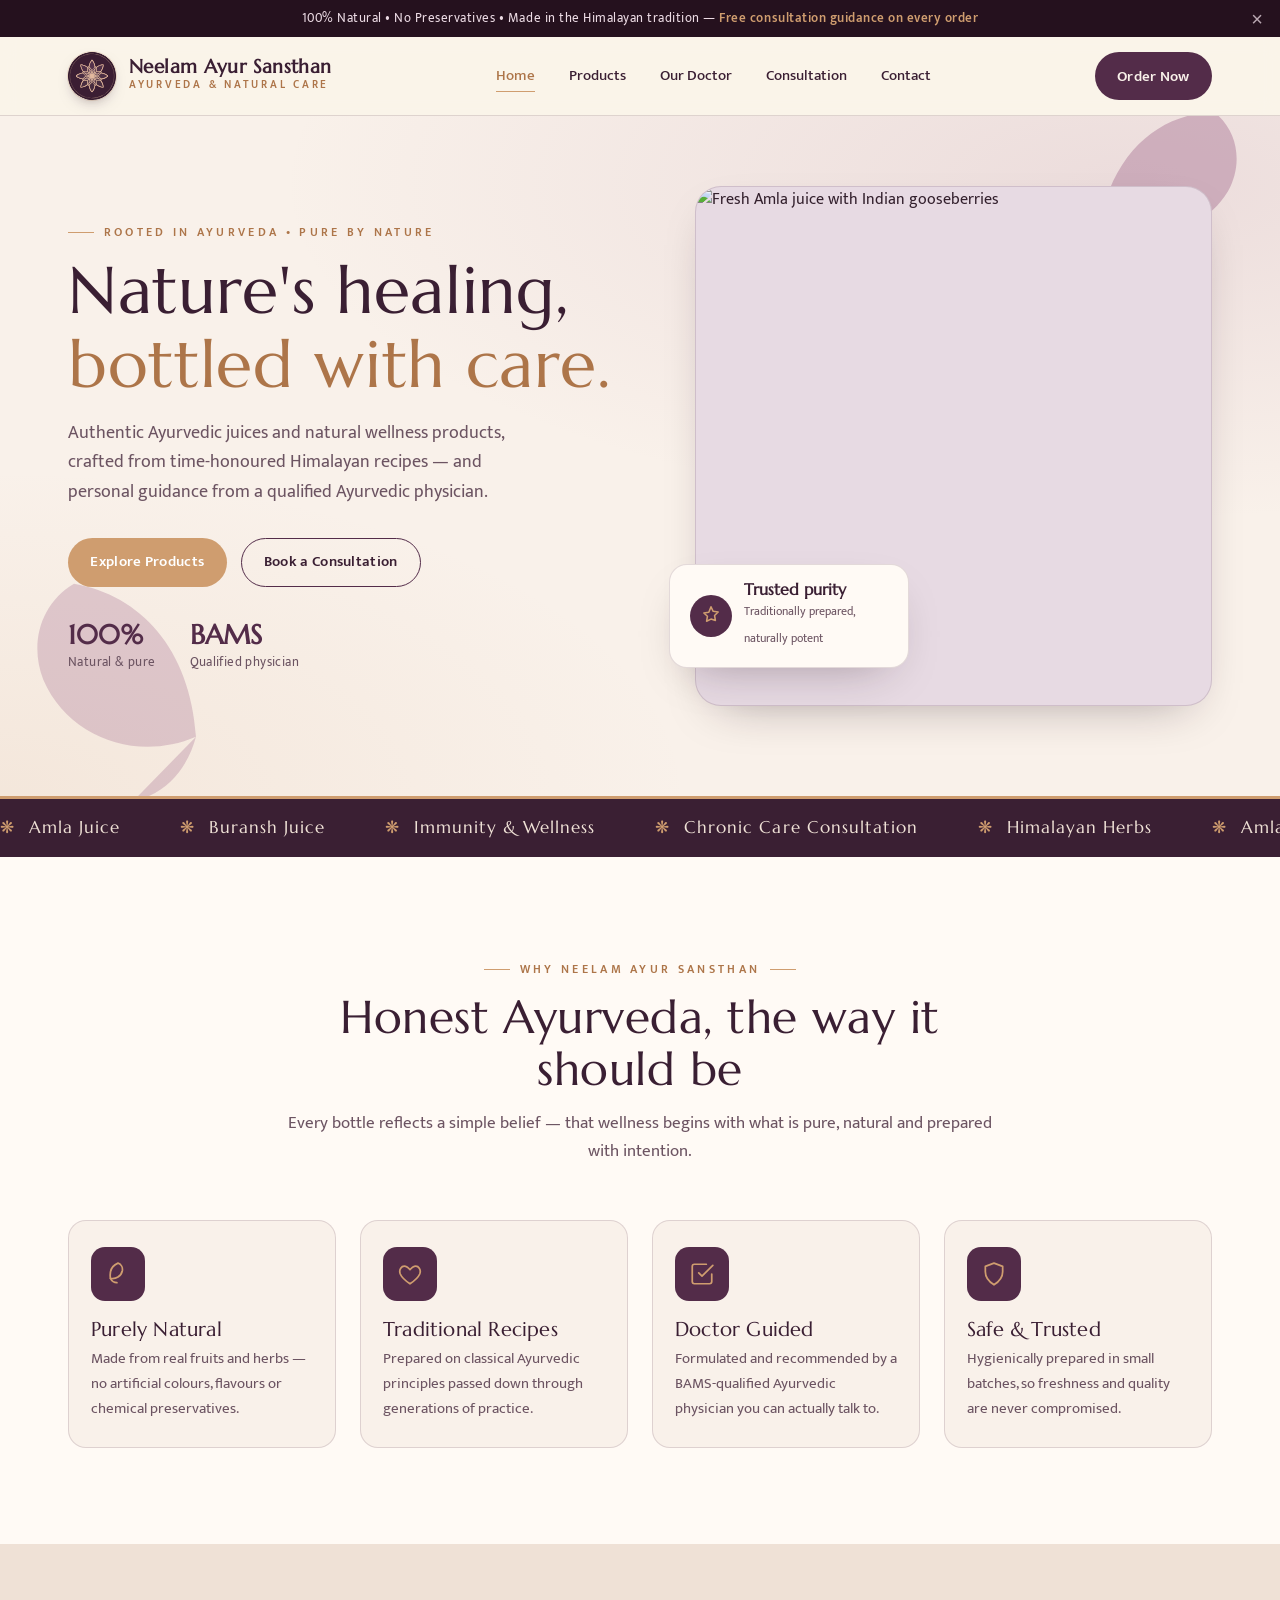
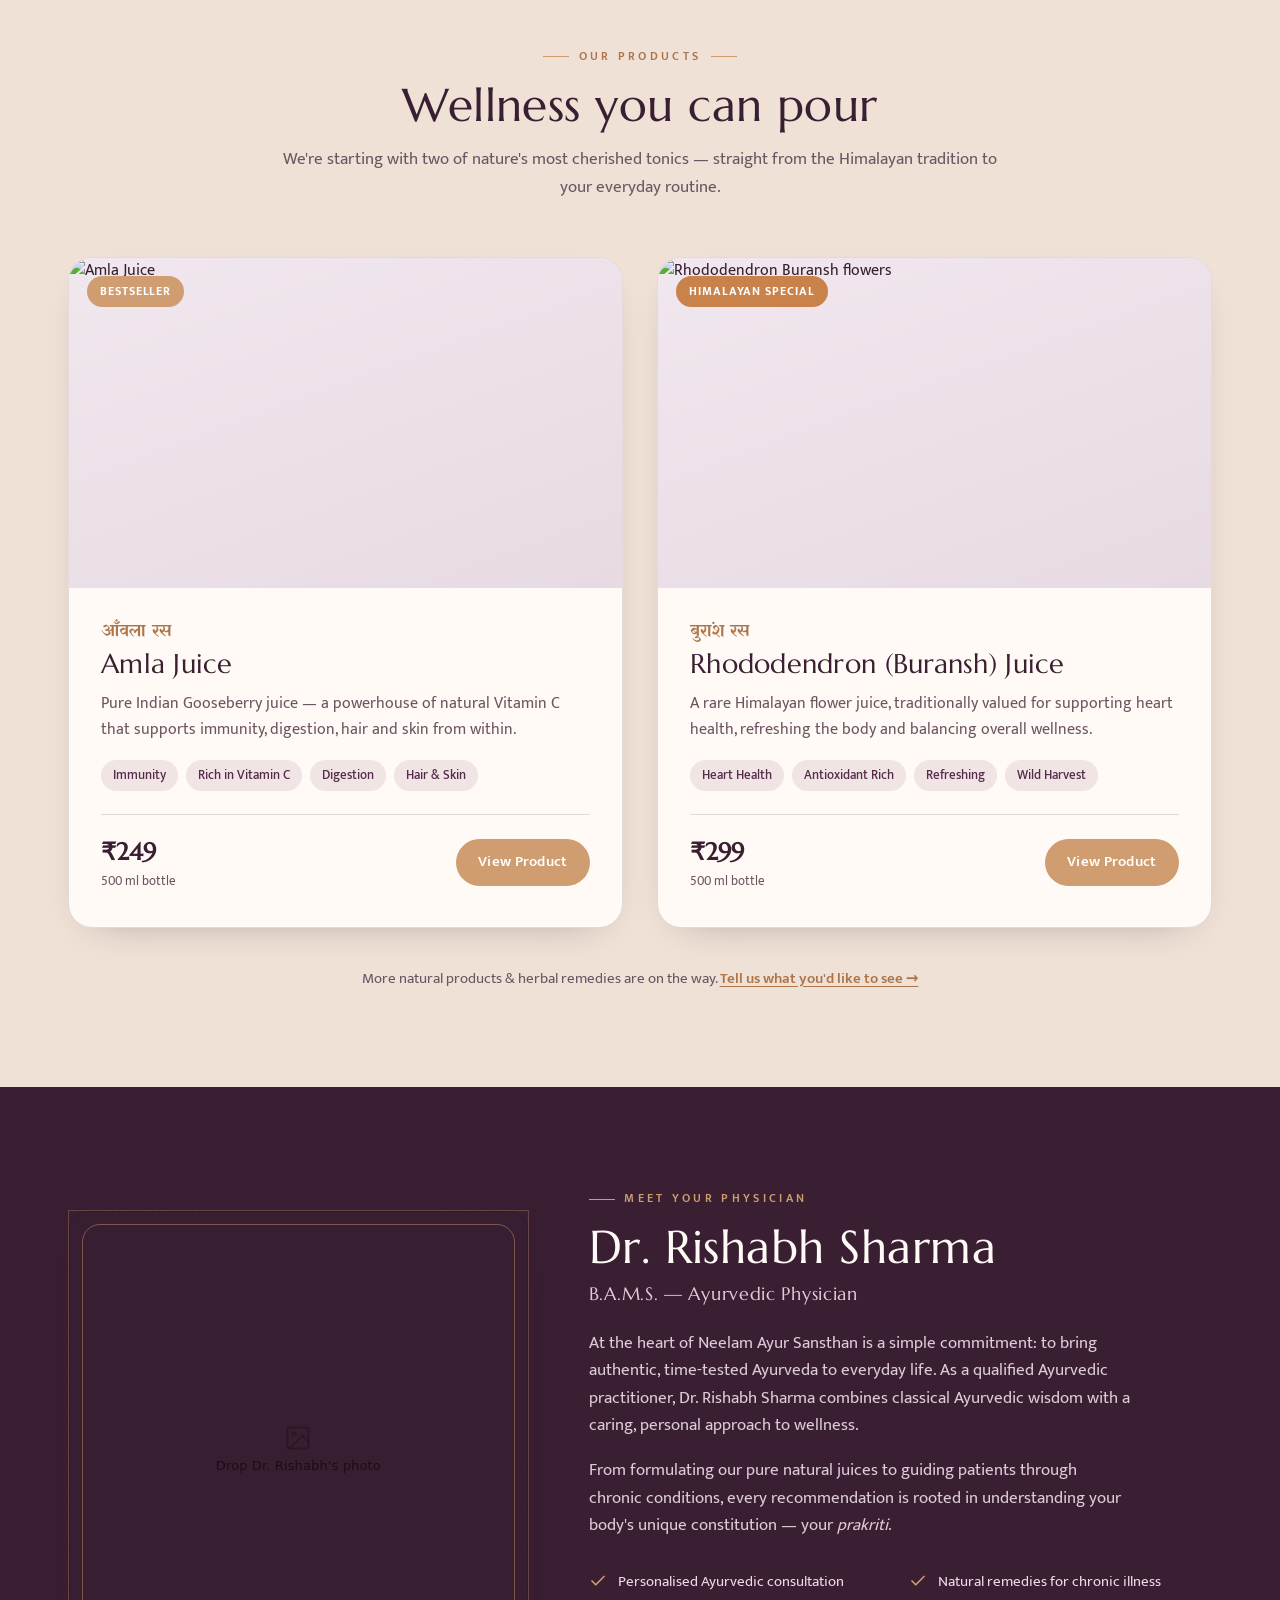
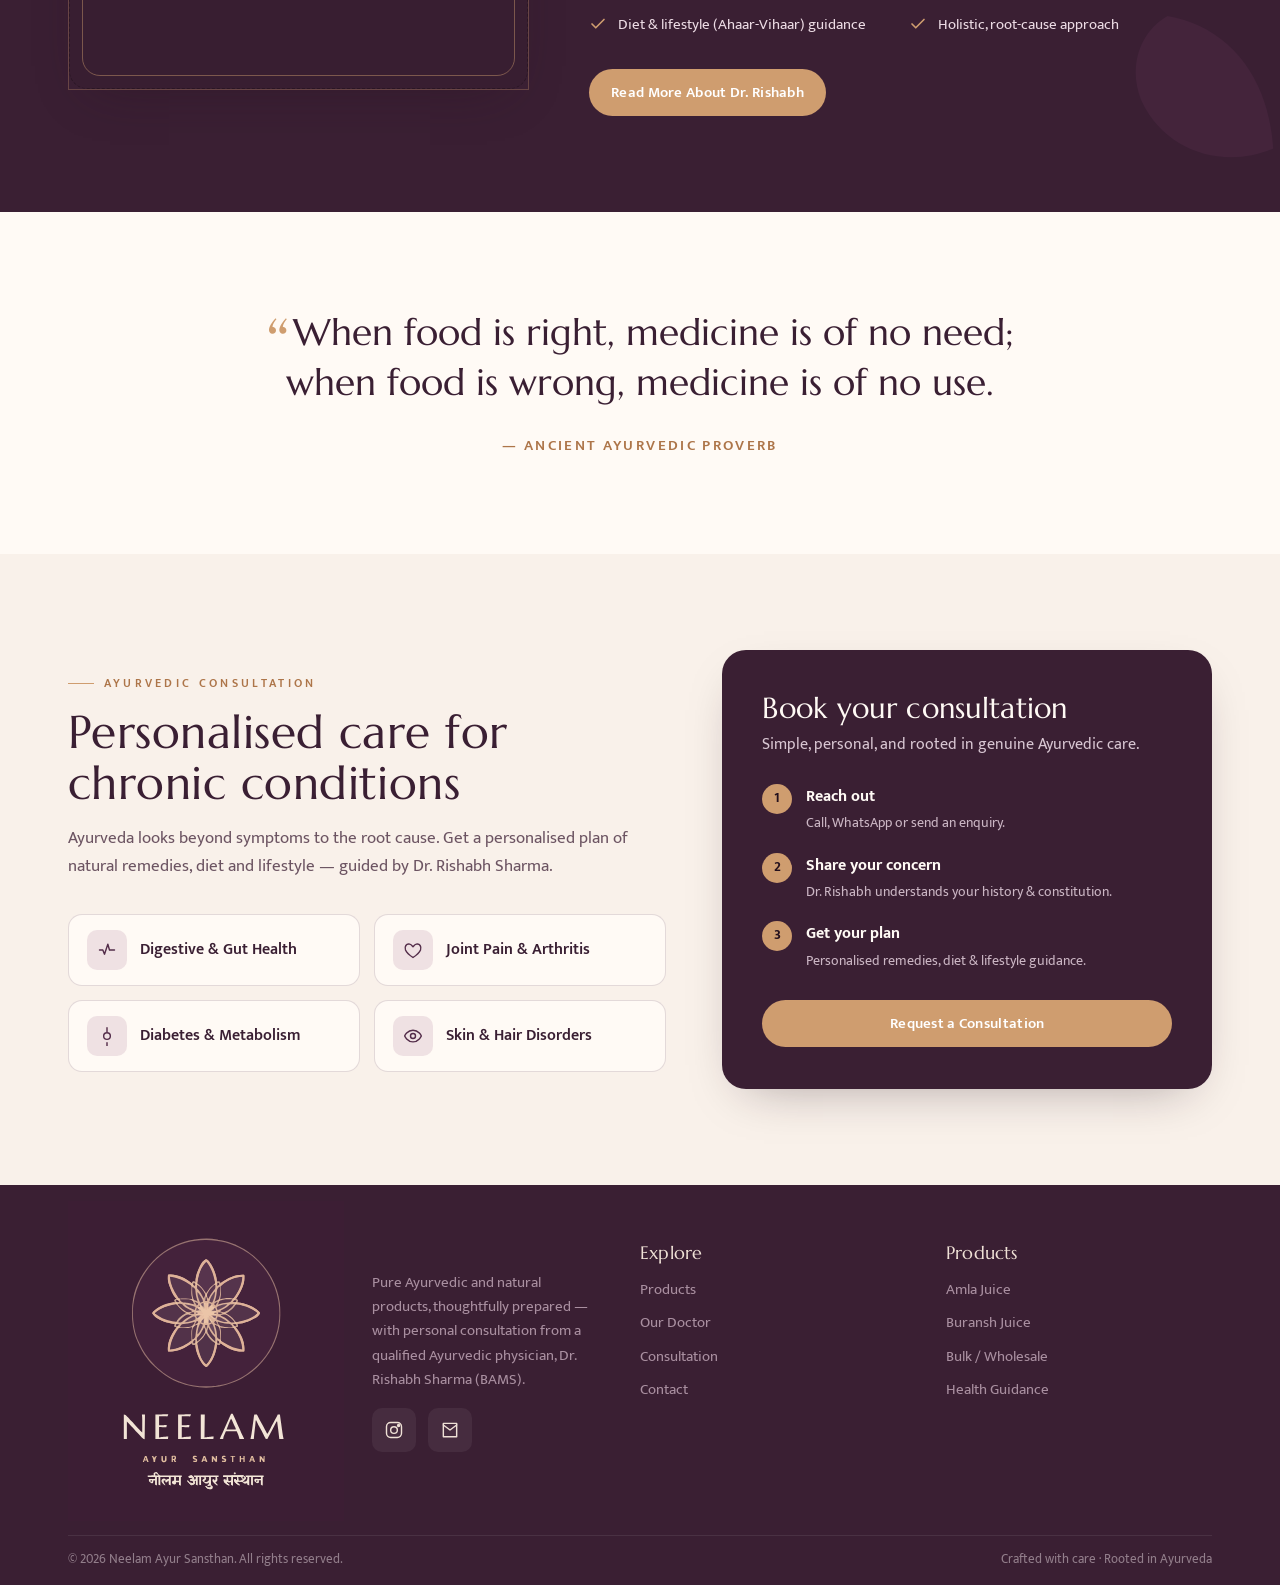
==== commit 8f907e01: "Add a dismiss button to the announcement top bar The top "100% Natural…" bar now has a small × at th" ====
--- a/index.html
+++ b/index.html
@@ -13,7 +13,7 @@
 </head>
 <body>
 
-<div class="topbar">100% Natural • No Preservatives • Made in the Himalayan tradition — <b>Free consultation guidance on every order</b></div>
+<div class="topbar" id="topbar">100% Natural • No Preservatives • Made in the Himalayan tradition — <b>Free consultation guidance on every order</b><button class="topbar-close" type="button" aria-label="Dismiss this message" onclick="closeTopbar()">&times;</button></div>
 
 <header id="header">
   <div class="wrap nav">
--- a/styles.css
+++ b/styles.css
@@ -1,5 +1,8 @@
 /* ============================================================
    Neelam Ayur Sansthan — shared stylesheet
+   Mobile-first: base rules target small screens; min-width
+   media queries layer up to tablet (640/768px) and desktop
+   (1024px). No horizontal scroll at any width.
    ============================================================ */
 :root{
   --plum-900:#25111e;
@@ -24,12 +27,14 @@
   --deva:'Yatra One',serif;
 }
 *{box-sizing:border-box;margin:0;padding:0}
-html{scroll-behavior:smooth}
+/* scroll-padding keeps in-page anchors clear of the sticky header */
+html{scroll-behavior:smooth;scroll-padding-top:90px}
 body{font-family:var(--sans);color:var(--ink);background:var(--sand-2);line-height:1.65;-webkit-font-smoothing:antialiased;overflow-x:hidden}
 h1,h2,h3,h4{font-family:var(--serif);font-weight:400;line-height:1.12;letter-spacing:.01em}
 a{color:inherit;text-decoration:none}
 img{display:block;max-width:100%}
-.wrap{max-width:1200px;margin:0 auto;padding:0 28px}
+/* fluid gutter — grows with viewport */
+.wrap{max-width:1200px;margin:0 auto;padding:0 18px}
 .eyebrow{font-size:.74rem;letter-spacing:.28em;text-transform:uppercase;font-weight:600;color:var(--rose-deep);display:inline-flex;align-items:center;gap:.6rem}
 .eyebrow::before{content:"";width:26px;height:1px;background:var(--rose);display:inline-block}
 .eyebrow.center::after{content:"";width:26px;height:1px;background:var(--rose);display:inline-block}
@@ -37,24 +42,30 @@
 .eyebrow.light{color:var(--rose)}
 
 /* ---------- top bar ---------- */
-.topbar{background:var(--plum-900);color:#ecdbe4;font-size:.8rem;letter-spacing:.04em;text-align:center;padding:8px 16px}
+.topbar{position:relative;background:var(--plum-900);color:#ecdbe4;font-size:.8rem;letter-spacing:.04em;text-align:center;padding:8px 40px}
 .topbar b{color:var(--rose);font-weight:600}
+.topbar-close{position:absolute;top:50%;right:8px;transform:translateY(-50%);width:30px;height:30px;display:grid;place-items:center;background:none;border:none;border-radius:50%;color:#ecdbe4;font-size:1.25rem;line-height:1;cursor:pointer;opacity:.75;transition:opacity .2s,background .2s}
+.topbar-close:hover{opacity:1;background:rgba(255,255,255,.12)}
 
 /* ---------- nav ---------- */
 header{position:sticky;top:0;z-index:50;background:rgba(250,245,233,.82);backdrop-filter:blur(10px);border-bottom:1px solid var(--line);transition:box-shadow .3s,background .3s}
 header.scrolled{box-shadow:0 8px 30px -20px rgba(37,17,30,.5);background:rgba(250,245,233,.95)}
-.nav{display:flex;align-items:center;justify-content:space-between;height:78px}
-.brand{display:flex;align-items:center;gap:13px}
-.brandmark{width:48px;height:48px;border-radius:50%;flex:none;overflow:hidden;box-shadow:0 6px 16px -8px rgba(37,17,30,.55),0 0 0 1px rgba(207,157,111,.25)}
+.nav{display:flex;align-items:center;justify-content:space-between;gap:10px;height:72px}
+/* brand flexes to fill the row; its text ellipsizes before anything overflows */
+.brand{display:flex;align-items:center;gap:10px;min-width:0;flex:1 1 auto}
+.brandmark{width:44px;height:44px;border-radius:50%;flex:none;overflow:hidden;box-shadow:0 6px 16px -8px rgba(37,17,30,.55),0 0 0 1px rgba(207,157,111,.25)}
 .brandmark img{width:100%;height:100%;display:block}
-.brand-txt b{font-family:var(--serif);font-size:1.18rem;letter-spacing:.02em;display:block;color:var(--plum-800);line-height:1}
-.brand-txt span{font-size:.66rem;letter-spacing:.26em;text-transform:uppercase;color:var(--rose-deep);font-weight:600}
-.links{display:flex;align-items:center;gap:34px}
-.links a{font-size:.92rem;font-weight:500;color:var(--plum-800);position:relative;padding:4px 0}
-.links a::after{content:"";position:absolute;left:0;bottom:0;height:1.5px;width:0;background:var(--rose);transition:width .3s}
-.links a:hover::after,.links a.active::after{width:100%}
+.brand-txt{min-width:0;overflow:hidden}
+.brand-txt b{font-family:var(--serif);font-size:1rem;letter-spacing:.02em;display:block;color:var(--plum-800);line-height:1;white-space:nowrap;overflow:hidden;text-overflow:ellipsis}
+.brand-txt span{display:block;font-size:.6rem;letter-spacing:.22em;text-transform:uppercase;color:var(--rose-deep);font-weight:600;white-space:nowrap;overflow:hidden;text-overflow:ellipsis}
+/* mobile: nav links live in a dropdown panel toggled by the hamburger */
+.links{display:none;position:absolute;top:100%;left:0;right:0;flex-direction:column;background:var(--cream);padding:8px 18px 14px;gap:2px;border-bottom:1px solid var(--line);box-shadow:var(--shadow)}
+.links.open{display:flex}
+.links a{font-size:1rem;font-weight:500;color:var(--plum-800);position:relative;padding:12px 2px}
+.links a::after{content:"";position:absolute;left:2px;bottom:6px;height:1.5px;width:0;background:var(--rose);transition:width .3s}
+.links a:hover::after,.links a.active::after{width:24px}
 .links a.active{color:var(--rose-deep)}
-.btn{display:inline-flex;align-items:center;gap:.5rem;font-family:var(--sans);font-weight:600;font-size:.92rem;padding:.72rem 1.4rem;border-radius:40px;cursor:pointer;border:none;transition:transform .2s,box-shadow .2s,background .2s;letter-spacing:.02em}
+.btn{display:inline-flex;align-items:center;gap:.5rem;font-family:var(--sans);font-weight:600;font-size:.92rem;padding:.72rem 1.4rem;border-radius:40px;cursor:pointer;border:none;transition:transform .2s,box-shadow .2s,background .2s;letter-spacing:.02em;min-height:44px;justify-content:center}
 .btn-primary{background:var(--plum-700);color:var(--sand-2)}
 .btn-primary:hover{background:var(--plum-800);transform:translateY(-2px);box-shadow:var(--shadow)}
 .btn-gold{background:var(--rose);color:#fff}
@@ -63,37 +74,42 @@
 .btn-ghost:hover{background:var(--plum-700);color:var(--sand-2)}
 .btn-ghost.light{border-color:var(--rose);color:var(--cream)}
 .btn-ghost.light:hover{background:var(--rose);color:var(--plum-900)}
-.nav-toggle{display:none;background:none;border:none;cursor:pointer;color:var(--plum-800)}
+/* header CTA stays visible at every width. On phones it sizes to min-content so
+   its two-word label wraps to two lines (one word each) — the narrowest the button
+   can be, leaving the brand name room to show in full. Full size from 640px up. */
+.nav .btn-primary{flex:none;white-space:normal;width:min-content;text-align:center;line-height:1.15;padding:.45rem .8rem;font-size:.82rem}
+/* hamburger — 44px tap target, nudged to align the icon with the gutter */
+.nav-toggle{display:grid;place-items:center;width:44px;height:44px;margin-right:-8px;background:none;border:none;cursor:pointer;color:var(--plum-800)}
 
 /* ---------- buttons row ---------- */
 .cta-row{display:flex;gap:14px;flex-wrap:wrap}
 
 /* ---------- page hero (inner pages) ---------- */
-.page-hero{position:relative;background:var(--plum-800);color:var(--sand);padding:74px 0 80px;overflow:hidden}
+.page-hero{position:relative;background:var(--plum-800);color:var(--sand);padding:52px 0 56px;overflow:hidden}
 .page-hero::after{content:"";position:absolute;inset:0;background:radial-gradient(80% 120% at 90% 0%,rgba(176,127,156,.22),transparent 60%);pointer-events:none}
 .page-hero .leaf-deco{color:var(--plum-700);opacity:.5}
 .page-hero .inner{position:relative;z-index:2;max-width:46rem}
-.page-hero h1{font-size:clamp(2.3rem,4.4vw,3.4rem);color:var(--cream);margin:.7rem 0 .8rem}
-.page-hero p{color:#d8c6d2;font-size:1.08rem;max-width:34rem}
+.page-hero h1{font-size:clamp(2.1rem,4.4vw,3.4rem);color:var(--cream);margin:.7rem 0 .8rem}
+.page-hero p{color:#d8c6d2;font-size:1.04rem;max-width:34rem}
 .crumb{font-size:.84rem;color:var(--mauve-soft);letter-spacing:.04em;margin-bottom:6px}
 .crumb a:hover{color:var(--rose)}
 
 /* ---------- hero (home) ---------- */
-.hero{position:relative;padding:70px 0 90px;overflow:hidden;background:radial-gradient(120% 90% at 88% 10%,rgba(176,127,156,.18),transparent 55%),radial-gradient(90% 80% at 0% 100%,rgba(207,157,111,.12),transparent 60%),var(--sand-2)}
+.hero{position:relative;padding:44px 0 54px;overflow:hidden;background:radial-gradient(120% 90% at 88% 10%,rgba(176,127,156,.18),transparent 55%),radial-gradient(90% 80% at 0% 100%,rgba(207,157,111,.12),transparent 60%),var(--sand-2)}
 .leaf-deco{position:absolute;opacity:.5;pointer-events:none;color:var(--mauve)}
-.leaf-1{top:-30px;right:-20px;width:240px;transform:rotate(20deg)}
-.leaf-2{bottom:-60px;left:-50px;width:300px;transform:rotate(-12deg) scaleX(-1);opacity:.35}
-.hero-grid{display:grid;grid-template-columns:1.05fr .95fr;gap:56px;align-items:center;position:relative;z-index:2}
-.hero h1{font-size:clamp(2.6rem,5vw,4.1rem);color:var(--plum-800);margin:.7rem 0 1.1rem}
+.leaf-1{top:-30px;right:-20px;width:160px;transform:rotate(20deg)}
+.leaf-2{bottom:-60px;left:-50px;width:200px;transform:rotate(-12deg) scaleX(-1);opacity:.35}
+.hero-grid{display:grid;grid-template-columns:1fr;gap:36px;align-items:center;position:relative;z-index:2}
+.hero h1{font-size:clamp(2.3rem,7vw,4.1rem);color:var(--plum-800);margin:.7rem 0 1.1rem}
 .hero h1 em{font-style:normal;color:var(--rose-deep)}
-.hero p.lead{font-size:1.12rem;color:var(--ink-soft);max-width:30rem;margin-bottom:1.9rem}
-.hero-stats{display:flex;gap:34px;margin-top:2.6rem;flex-wrap:wrap}
+.hero p.lead{font-size:1.08rem;color:var(--ink-soft);max-width:30rem;margin-bottom:1.9rem}
+.hero-stats{display:flex;gap:22px;margin-top:2.2rem;flex-wrap:wrap}
 .hero-stats .s b{font-family:var(--serif);font-size:1.7rem;color:var(--plum-700);display:block;line-height:1}
 .hero-stats .s span{font-size:.82rem;color:var(--ink-soft);letter-spacing:.03em}
 .hero-visual{position:relative}
-.media-frame{width:100%;height:520px;box-shadow:var(--shadow);border:1px solid var(--line);border-radius:26px;overflow:hidden;background:#e7dae3}
+.media-frame{width:100%;height:320px;box-shadow:var(--shadow);border:1px solid var(--line);border-radius:26px;overflow:hidden;background:#e7dae3}
 .media-frame img{width:100%;height:100%;object-fit:cover}
-.hero-badge{position:absolute;left:-26px;bottom:38px;background:var(--cream);border-radius:18px;padding:16px 20px;box-shadow:var(--shadow);display:flex;align-items:center;gap:12px;max-width:240px;border:1px solid var(--line)}
+.hero-badge{position:absolute;left:16px;right:auto;bottom:16px;background:var(--cream);border-radius:18px;padding:14px 18px;box-shadow:var(--shadow);display:flex;align-items:center;gap:12px;max-width:240px;border:1px solid var(--line)}
 .hero-badge .seal{width:42px;height:42px;border-radius:50%;flex:none;background:var(--plum-700);color:var(--rose);display:grid;place-items:center}
 .hero-badge b{font-family:var(--serif);font-size:.98rem;color:var(--plum-800);display:block;line-height:1.1}
 .hero-badge span{font-size:.76rem;color:var(--ink-soft)}
@@ -106,16 +122,16 @@
 @keyframes scroll{to{transform:translateX(-50%)}}
 
 /* ---------- section base ---------- */
-section.block{padding:96px 0}
+section.block{padding:56px 0}
 .sec-head{max-width:46rem}
 .sec-head.center{margin:0 auto;text-align:center}
-.sec-head h2{font-size:clamp(2rem,3.6vw,2.9rem);color:var(--plum-800);margin:.8rem 0 .9rem}
-.sec-head p{color:var(--ink-soft);font-size:1.05rem}
+.sec-head h2{font-size:clamp(1.8rem,5.2vw,2.9rem);color:var(--plum-800);margin:.8rem 0 .9rem}
+.sec-head p{color:var(--ink-soft);font-size:1.02rem}
 
 /* ---------- values ---------- */
 .values{background:var(--cream)}
-.val-grid{display:grid;grid-template-columns:repeat(4,1fr);gap:24px;margin-top:54px}
-.val{background:var(--sand-2);border:1px solid var(--line);border-radius:18px;padding:30px 26px;transition:transform .3s,box-shadow .3s}
+.val-grid{display:grid;grid-template-columns:1fr;gap:18px;margin-top:32px}
+.val{background:var(--sand-2);border:1px solid var(--line);border-radius:18px;padding:26px 22px;transition:transform .3s,box-shadow .3s}
 .val:hover{transform:translateY(-6px);box-shadow:var(--shadow)}
 .val .ic{width:54px;height:54px;border-radius:14px;background:var(--plum-700);color:var(--rose);display:grid;place-items:center;margin-bottom:18px}
 .val h3{font-size:1.22rem;color:var(--plum-800);margin-bottom:.4rem}
@@ -123,16 +139,16 @@
 
 /* ---------- products ---------- */
 .products{background:var(--sand);position:relative}
-.prod-grid{display:grid;grid-template-columns:1fr 1fr;gap:34px;margin-top:56px}
+.prod-grid{display:grid;grid-template-columns:1fr;gap:24px;margin-top:36px}
 .prod{background:var(--cream);border-radius:24px;overflow:hidden;border:1px solid var(--line);box-shadow:0 14px 40px -28px rgba(37,17,30,.45);display:flex;flex-direction:column;transition:transform .35s,box-shadow .35s}
 .prod:hover{transform:translateY(-8px);box-shadow:var(--shadow)}
-.prod-media{position:relative;height:330px;background:linear-gradient(160deg,#f1e7ef,#e7dae3);overflow:hidden}
+.prod-media{position:relative;height:260px;background:linear-gradient(160deg,#f1e7ef,#e7dae3);overflow:hidden}
 .prod-media img{width:100%;height:100%;object-fit:cover;transition:transform .6s}
 .prod:hover .prod-media img{transform:scale(1.05)}
 .prod-tag{position:absolute;top:18px;left:18px;z-index:3;background:var(--rose);color:#fff;font-size:.72rem;font-weight:700;letter-spacing:.08em;text-transform:uppercase;padding:6px 13px;border-radius:30px}
-.prod-body{padding:30px 32px 34px;display:flex;flex-direction:column;flex:1}
+.prod-body{padding:24px 22px 28px;display:flex;flex-direction:column;flex:1}
 .prod-body .hi{font-family:var(--deva);font-size:1.05rem;color:var(--rose-deep);margin-bottom:.2rem}
-.prod-body h3{font-size:1.7rem;color:var(--plum-800)}
+.prod-body h3{font-size:1.5rem;color:var(--plum-800)}
 .prod-body .desc{color:var(--ink-soft);font-size:.98rem;margin:.7rem 0 1.1rem}
 .prod-benefits{display:flex;flex-wrap:wrap;gap:8px;margin-bottom:1.4rem}
 .chip{font-size:.8rem;background:rgba(176,127,156,.18);color:var(--plum-700);padding:5px 12px;border-radius:30px;font-weight:500}
@@ -141,15 +157,14 @@
 .price span{font-size:.84rem;color:var(--ink-soft);display:block;margin-top:-2px}
 
 /* ---------- product detail (products page) ---------- */
-.pdetail{display:grid;grid-template-columns:1fr 1fr;gap:54px;align-items:center;padding:70px 0;border-bottom:1px solid var(--line)}
-.pdetail:nth-child(even) .pd-media{order:2}
-.pd-media{position:relative;border-radius:24px;overflow:hidden;height:460px;box-shadow:var(--shadow);border:1px solid var(--line);background:#e7dae3}
+.pdetail{display:grid;grid-template-columns:1fr;gap:30px;align-items:center;padding:44px 0;border-bottom:1px solid var(--line)}
+.pd-media{position:relative;border-radius:24px;overflow:hidden;height:300px;box-shadow:var(--shadow);border:1px solid var(--line);background:#e7dae3}
 .pd-media img{width:100%;height:100%;object-fit:cover}
 .pd-media .pd-price{position:absolute;right:18px;bottom:18px;background:var(--cream);border-radius:16px;padding:12px 18px;box-shadow:var(--shadow);text-align:center}
 .pd-media .pd-price b{font-family:var(--serif);font-size:1.4rem;color:var(--plum-800);display:block;line-height:1}
 .pd-media .pd-price span{font-size:.76rem;color:var(--ink-soft)}
 .pd-copy .hi{font-family:var(--deva);font-size:1.15rem;color:var(--rose-deep);margin-bottom:.2rem}
-.pd-copy h2{font-size:clamp(1.9rem,3.4vw,2.6rem);color:var(--plum-800);margin-bottom:.7rem}
+.pd-copy h2{font-size:clamp(1.8rem,4.6vw,2.6rem);color:var(--plum-800);margin-bottom:.7rem}
 .pd-copy p{color:var(--ink-soft);font-size:1.02rem;margin-bottom:1.1rem;max-width:32rem}
 .pd-list{display:grid;gap:11px;margin:1.2rem 0 1.8rem}
 .pd-list li{list-style:none;display:flex;gap:11px;align-items:flex-start;font-size:.98rem;color:var(--ink)}
@@ -161,28 +176,28 @@
 /* ---------- about doctor ---------- */
 .about{background:var(--plum-800);color:var(--sand);position:relative;overflow:hidden}
 .about .leaf-deco{color:var(--plum-700);opacity:.4}
-.about-grid{display:grid;grid-template-columns:.85fr 1.15fr;gap:60px;align-items:center;position:relative;z-index:2}
+.about-grid{display:grid;grid-template-columns:1fr;gap:36px;align-items:center;position:relative;z-index:2}
 .about-photo{position:relative}
-.about-photo image-slot,.about-photo .media-frame{width:100%;height:480px;border:1px solid rgba(207,157,111,.3);box-shadow:var(--shadow)}
+.about-photo image-slot,.about-photo .media-frame{width:100%;height:340px;border:1px solid rgba(207,157,111,.3);box-shadow:var(--shadow)}
 .about-photo .frame{position:absolute;inset:14px;border:1px solid rgba(207,157,111,.45);border-radius:18px;pointer-events:none}
 .about .eyebrow{color:var(--rose)}
-.about h2{font-size:clamp(2rem,3.6vw,2.9rem);color:var(--cream);margin:.8rem 0 .4rem}
+.about h2{font-size:clamp(1.9rem,5.2vw,2.9rem);color:var(--cream);margin:.8rem 0 .4rem}
 .about .credential{font-family:var(--serif);color:var(--mauve-soft);font-size:1.1rem;margin-bottom:1.3rem;letter-spacing:.04em}
-.about p{color:#ddccd6;font-size:1.04rem;margin-bottom:1.1rem;max-width:34rem}
-.about-points{display:grid;grid-template-columns:1fr 1fr;gap:18px;margin:1.8rem 0 2rem}
+.about p{color:#ddccd6;font-size:1.02rem;margin-bottom:1.1rem;max-width:34rem}
+.about-points{display:grid;grid-template-columns:1fr;gap:14px;margin:1.8rem 0 2rem}
 .about-points li{list-style:none;display:flex;gap:11px;align-items:flex-start;font-size:.96rem;color:#ecdbe4}
 .about-points li svg{flex:none;color:var(--rose);margin-top:3px}
 
 /* ---------- consultation ---------- */
 .consult{background:var(--sand-2)}
-.consult-grid{display:grid;grid-template-columns:1.1fr .9fr;gap:56px;align-items:center}
-.ail-grid{display:grid;grid-template-columns:1fr 1fr;gap:14px;margin-top:34px}
+.consult-grid{display:grid;grid-template-columns:1fr;gap:36px;align-items:center}
+.ail-grid{display:grid;grid-template-columns:1fr;gap:12px;margin-top:24px}
 .ail{display:flex;align-items:center;gap:13px;background:var(--cream);border:1px solid var(--line);border-radius:14px;padding:15px 18px;transition:border-color .3s,transform .3s}
 .ail:hover{border-color:var(--rose);transform:translateX(4px)}
 .ail .ai{width:40px;height:40px;border-radius:10px;background:rgba(176,127,156,.2);color:var(--plum-700);display:grid;place-items:center;flex:none}
 .ail b{font-size:.98rem;color:var(--plum-800);font-weight:600}
-.consult-card{background:var(--plum-800);color:var(--sand);border-radius:24px;padding:42px 40px;box-shadow:var(--shadow);position:relative;overflow:hidden}
-.consult-card h3{font-size:1.8rem;color:var(--cream);margin-bottom:.5rem}
+.consult-card{background:var(--plum-800);color:var(--sand);border-radius:24px;padding:30px 24px;box-shadow:var(--shadow);position:relative;overflow:hidden}
+.consult-card h3{font-size:1.6rem;color:var(--cream);margin-bottom:.5rem}
 .consult-card p{color:#d8c6d2;font-size:.98rem;margin-bottom:1.6rem}
 .consult-card .step{display:flex;gap:14px;align-items:flex-start;margin-bottom:16px}
 .consult-card .step .n{width:30px;height:30px;border-radius:50%;background:var(--rose);color:var(--plum-900);font-weight:700;display:grid;place-items:center;flex:none;font-size:.9rem}
@@ -192,12 +207,12 @@
 
 /* ---------- quote ---------- */
 .quote-sec{background:var(--cream);text-align:center}
-.quote-sec .q{font-family:var(--serif);font-size:clamp(1.5rem,3vw,2.3rem);color:var(--plum-800);max-width:50rem;margin:0 auto;line-height:1.35}
+.quote-sec .q{font-family:var(--serif);font-size:clamp(1.4rem,4.4vw,2.3rem);color:var(--plum-800);max-width:50rem;margin:0 auto;line-height:1.35}
 .quote-sec .q::before{content:"\201C";color:var(--rose);font-size:2em;line-height:0;vertical-align:-.35em;margin-right:.05em}
 .quote-sec .by{margin-top:26px;font-size:.92rem;letter-spacing:.16em;text-transform:uppercase;color:var(--rose-deep);font-weight:600}
 
 /* ---------- steps (consultation page) ---------- */
-.steps-grid{display:grid;grid-template-columns:repeat(4,1fr);gap:24px;margin-top:54px}
+.steps-grid{display:grid;grid-template-columns:1fr;gap:18px;margin-top:32px}
 .step-card{background:var(--cream);border:1px solid var(--line);border-radius:18px;padding:30px 26px;position:relative;transition:transform .3s,box-shadow .3s}
 .step-card:hover{transform:translateY(-6px);box-shadow:var(--shadow)}
 .step-card .num{font-family:var(--serif);font-size:2.4rem;color:var(--mauve-soft);line-height:1;margin-bottom:12px}
@@ -206,27 +221,27 @@
 
 /* ---------- info band ---------- */
 .band{background:var(--plum-700);color:var(--sand)}
-.band-grid{display:grid;grid-template-columns:1.1fr .9fr;gap:56px;align-items:center}
-.band .media-frame{height:420px}
-.band h2{font-size:clamp(1.9rem,3.4vw,2.6rem);color:var(--cream);margin:.7rem 0 1rem}
-.band p{color:#ddccd6;font-size:1.04rem;margin-bottom:1.1rem;max-width:34rem}
+.band-grid{display:grid;grid-template-columns:1fr;gap:36px;align-items:center}
+.band .media-frame{height:320px}
+.band h2{font-size:clamp(1.8rem,4.6vw,2.6rem);color:var(--cream);margin:.7rem 0 1rem}
+.band p{color:#ddccd6;font-size:1.02rem;margin-bottom:1.1rem;max-width:34rem}
 .band .eyebrow{color:var(--rose)}
 
 /* ---------- contact ---------- */
 .contact{background:var(--plum-900);color:var(--sand)}
-.contact-grid{display:grid;grid-template-columns:1fr 1fr;gap:60px}
+.contact-grid{display:grid;grid-template-columns:1fr;gap:36px}
 .contact .eyebrow{color:var(--rose)}
-.contact h2{font-size:clamp(2rem,3.6vw,2.8rem);color:var(--cream);margin:.7rem 0 1rem}
-.contact p.lead{color:#d6c4d0;font-size:1.05rem;max-width:30rem;margin-bottom:2rem}
+.contact h2{font-size:clamp(1.9rem,5.2vw,2.8rem);color:var(--cream);margin:.7rem 0 1rem}
+.contact p.lead{color:#d6c4d0;font-size:1.04rem;max-width:30rem;margin-bottom:2rem}
 .c-row{display:flex;align-items:center;gap:16px;margin-bottom:18px}
 .c-row .ci{width:48px;height:48px;border-radius:12px;background:rgba(207,157,111,.16);color:var(--rose);display:grid;place-items:center;flex:none}
 .c-row b{display:block;color:var(--cream);font-size:1.02rem}
-.c-row a,.c-row span{color:#d6c4d0;font-size:.95rem}
+.c-row a,.c-row span{color:#d6c4d0;font-size:.95rem;word-break:break-word}
 .c-row a:hover{color:var(--rose)}
-form.enquiry{background:rgba(255,253,246,.05);border:1px solid rgba(207,157,111,.2);border-radius:22px;padding:34px 32px}
+form.enquiry{background:rgba(255,253,246,.05);border:1px solid rgba(207,157,111,.2);border-radius:22px;padding:26px 22px}
 form.enquiry label{display:block;font-size:.82rem;letter-spacing:.04em;color:var(--mauve-soft);margin-bottom:6px;font-weight:500}
 form.enquiry .field{margin-bottom:18px}
-form.enquiry input,form.enquiry select,form.enquiry textarea{width:100%;background:rgba(255,253,246,.07);border:1px solid rgba(207,157,111,.25);border-radius:11px;padding:12px 14px;color:var(--cream);font-family:var(--sans);font-size:.95rem;transition:border-color .25s}
+form.enquiry input,form.enquiry select,form.enquiry textarea{width:100%;background:rgba(255,253,246,.07);border:1px solid rgba(207,157,111,.25);border-radius:11px;padding:12px 14px;color:var(--cream);font-family:var(--sans);font-size:1rem;transition:border-color .25s}
 form.enquiry input::placeholder,form.enquiry textarea::placeholder{color:#a892a0}
 form.enquiry input:focus,form.enquiry select:focus,form.enquiry textarea:focus{outline:none;border-color:var(--rose)}
 form.enquiry select option{color:#222}
@@ -234,53 +249,133 @@
 
 /* ---------- footer ---------- */
 footer{background:var(--plum-800);color:#b59fac;padding:16px 0 14px}
-.foot-grid{display:grid;grid-template-columns:2fr 1fr 1fr;gap:40px;padding-bottom:14px;border-bottom:1px solid rgba(255,255,255,.08)}
+.foot-grid{display:grid;grid-template-columns:1fr;gap:28px;padding-bottom:14px;border-bottom:1px solid rgba(255,255,255,.08)}
 .foot-brand .brand-txt b{color:var(--cream)}
-.foot-brand{display:flex;align-items:center;gap:28px;flex-wrap:wrap}
+.foot-brand{display:flex;align-items:center;gap:22px;flex-wrap:wrap}
 .foot-lockup{flex:none;display:block;margin:0}
-.foot-lockup img{width:auto;height:320px;max-width:100%;display:block}
+.foot-lockup img{width:auto;height:auto;max-width:100%;max-height:150px;display:block}
 .foot-brand-copy{flex:1;min-width:180px}
 .foot-brand-copy p{margin:0;font-size:.92rem;max-width:30rem;color:#a98fa0}
-.foot-col{margin-top:43px}
 .foot-col h4{font-family:var(--serif);color:var(--sand);font-size:1.1rem;margin-bottom:14px}
 .foot-col a{display:block;font-size:.92rem;margin-bottom:9px;color:#a98fa0;transition:color .2s}
 .foot-col a:hover{color:var(--rose)}
 .socials{display:flex;gap:12px;margin-top:16px}
-.socials a{width:40px;height:40px;border-radius:10px;background:rgba(255,255,255,.06);display:grid;place-items:center;color:var(--sand);transition:background .25s,color .25s}
+.socials a{width:44px;height:44px;border-radius:10px;background:rgba(255,255,255,.06);display:grid;place-items:center;color:var(--sand);transition:background .25s,color .25s}
 .socials a:hover{background:var(--rose);color:var(--plum-900)}
 .foot-bottom{padding-top:12px;display:flex;justify-content:space-between;flex-wrap:wrap;gap:10px;font-size:.84rem;color:#927e8b}
 
 /* ---------- reveal ---------- */
 .reveal{opacity:0;transform:translateY(26px);transition:opacity .7s ease,transform .7s ease}
 .reveal.in{opacity:1;transform:none}
+@media(prefers-reduced-motion:reduce){
+  .reveal{opacity:1;transform:none;transition:none}
+  .strip-track{animation:none}
+  html{scroll-behavior:auto}
+}
 
 /* ---------- modal ---------- */
-.modal-bg{position:fixed;inset:0;background:rgba(37,17,30,.6);backdrop-filter:blur(4px);z-index:100;display:none;align-items:center;justify-content:center;padding:20px}
+.modal-bg{position:fixed;inset:0;background:rgba(37,17,30,.6);backdrop-filter:blur(4px);z-index:100;display:none;align-items:center;justify-content:center;padding:16px}
 .modal-bg.open{display:flex}
-.modal{background:var(--cream);border-radius:22px;max-width:440px;width:100%;padding:38px 36px;box-shadow:var(--shadow);position:relative;text-align:center}
+.modal{background:var(--cream);border-radius:22px;max-width:440px;width:100%;padding:30px 24px;box-shadow:var(--shadow);position:relative;text-align:center}
 .modal .seal{width:62px;height:62px;border-radius:50%;background:var(--plum-700);color:var(--rose);display:grid;place-items:center;margin:0 auto 18px}
-.modal h3{font-size:1.7rem;color:var(--plum-800);margin-bottom:.5rem}
+.modal h3{font-size:1.6rem;color:var(--plum-800);margin-bottom:.5rem}
 .modal p{color:var(--ink-soft);font-size:.98rem;margin-bottom:1.4rem}
 .modal .opts{display:flex;flex-direction:column;gap:11px}
-.modal .close{position:absolute;top:16px;right:18px;background:none;border:none;font-size:1.4rem;color:var(--ink-soft);cursor:pointer;line-height:1}
-
-/* ---------- responsive ---------- */
-@media(max-width:900px){
-  .links{display:none;position:absolute;top:78px;left:0;right:0;flex-direction:column;background:var(--cream);padding:18px 28px;gap:18px;border-bottom:1px solid var(--line);box-shadow:var(--shadow)}
-  .links.open{display:flex}
-  .nav-toggle{display:block}
-  .hero-grid,.about-grid,.consult-grid,.contact-grid,.pdetail,.band-grid{grid-template-columns:1fr;gap:40px}
-  .pdetail:nth-child(even) .pd-media{order:0}
-  .val-grid,.steps-grid{grid-template-columns:1fr 1fr}
-  .prod-grid{grid-template-columns:1fr}
-  .about-points{grid-template-columns:1fr}
-  .foot-grid{grid-template-columns:1fr 1fr}
-  .foot-col{margin-top:0}
-  .media-frame{height:400px}
-  .ail-grid{grid-template-columns:1fr}
-}
-@media(max-width:560px){
-  .val-grid,.steps-grid,.foot-grid{grid-template-columns:1fr}
-  .hero-stats{gap:22px}
-  section.block{padding:70px 0}
-}
+.modal .close{position:absolute;top:10px;right:12px;width:40px;height:40px;background:none;border:none;font-size:1.6rem;color:var(--ink-soft);cursor:pointer;line-height:1}
+
+/* ============================================================
+   ≥ 640px — large phones / small tablets
+   ============================================================ */
+@media(min-width:640px){
+  .wrap{padding:0 22px}
+  /* full-size single-line header CTA once there's room beside the brand + hamburger */
+  .nav .btn-primary{width:auto;white-space:nowrap;line-height:normal;padding:.72rem 1.4rem;font-size:.92rem;min-height:44px}
+  .hero-stats{gap:34px}
+  .hero-badge{padding:16px 20px}
+  .media-frame,.band .media-frame{height:400px}
+  .pd-media{height:360px}
+  .about-photo image-slot,.about-photo .media-frame{height:420px}
+  .val-grid{grid-template-columns:1fr 1fr;gap:20px}
+  .steps-grid{grid-template-columns:1fr 1fr}
+  .ail-grid{grid-template-columns:1fr 1fr;gap:14px;margin-top:34px}
+  .foot-grid{grid-template-columns:1fr 1fr;gap:32px}
+  .foot-lockup img{max-height:200px}
+}
+
+/* ============================================================
+   ≥ 768px — tablets
+   ============================================================ */
+@media(min-width:768px){
+  .wrap{padding:0 28px}
+  section.block{padding:72px 0}
+  .page-hero{padding:64px 0 70px}
+  .hero{padding:60px 0 70px}
+  /* products go two-up on tablets */
+  .prod-grid{grid-template-columns:1fr 1fr;gap:34px;margin-top:56px}
+  .prod-media{height:330px}
+  .prod-body{padding:30px 32px 34px}
+  .prod-body h3{font-size:1.7rem}
+  .about-points{grid-template-columns:1fr 1fr;gap:18px}
+  .contact-grid{grid-template-columns:1fr 1fr;gap:40px}
+  .consult-card{padding:42px 40px}
+  .consult-card h3{font-size:1.8rem}
+  form.enquiry{padding:34px 32px}
+  .foot-lockup img{max-height:240px}
+}
+
+/* ============================================================
+   ≥ 1024px — desktop (restores the full multi-column layout)
+   ============================================================ */
+@media(min-width:1024px){
+  .nav{height:78px;gap:0}
+  .brand{flex:0 0 auto;gap:13px}
+  .brandmark{width:48px;height:48px}
+  .brand-txt b{font-size:1.18rem}
+  .brand-txt span{font-size:.66rem;letter-spacing:.26em}
+  /* inline nav, hide hamburger */
+  .links{display:flex;position:static;flex-direction:row;align-items:center;gap:34px;background:none;padding:0;border:none;box-shadow:none}
+  .links a{font-size:.92rem;padding:4px 0}
+  .links a::after{left:0;bottom:0}
+  .links a:hover::after,.links a.active::after{width:100%}
+  .nav-toggle{display:none}
+
+  .page-hero{padding:74px 0 80px}
+  .page-hero p{font-size:1.08rem}
+  .hero{padding:70px 0 90px}
+  .hero-grid{grid-template-columns:1.05fr .95fr;gap:56px}
+  .hero p.lead{font-size:1.12rem}
+  .leaf-1{width:240px}
+  .leaf-2{width:300px}
+  .media-frame{height:520px}
+  .band .media-frame{height:420px}
+  .hero-badge{left:-26px;right:auto;bottom:38px}
+
+  section.block{padding:96px 0}
+  .sec-head p{font-size:1.05rem}
+
+  .val-grid{grid-template-columns:repeat(4,1fr);gap:24px;margin-top:54px}
+  .steps-grid{grid-template-columns:repeat(4,1fr);gap:24px;margin-top:54px}
+
+  .pdetail{grid-template-columns:1fr 1fr;gap:54px;padding:70px 0}
+  .pdetail:nth-child(even) .pd-media{order:2}
+  .pd-media{height:460px}
+
+  .about-grid{grid-template-columns:.85fr 1.15fr;gap:60px}
+  .about-photo image-slot,.about-photo .media-frame{height:480px}
+  .about p{font-size:1.04rem}
+
+  .consult-grid{grid-template-columns:1.1fr .9fr;gap:56px}
+  .band-grid{grid-template-columns:1.1fr .9fr;gap:56px}
+  .band p{font-size:1.04rem}
+
+  .contact-grid{gap:60px}
+  .contact p.lead{font-size:1.05rem}
+
+  .foot-grid{grid-template-columns:2fr 1fr 1fr;gap:40px}
+  .foot-brand{gap:28px}
+  .foot-lockup img{height:320px;max-height:none}
+  .foot-col{margin-top:43px}
+
+  .modal{padding:38px 36px}
+  .modal h3{font-size:1.7rem}
+}
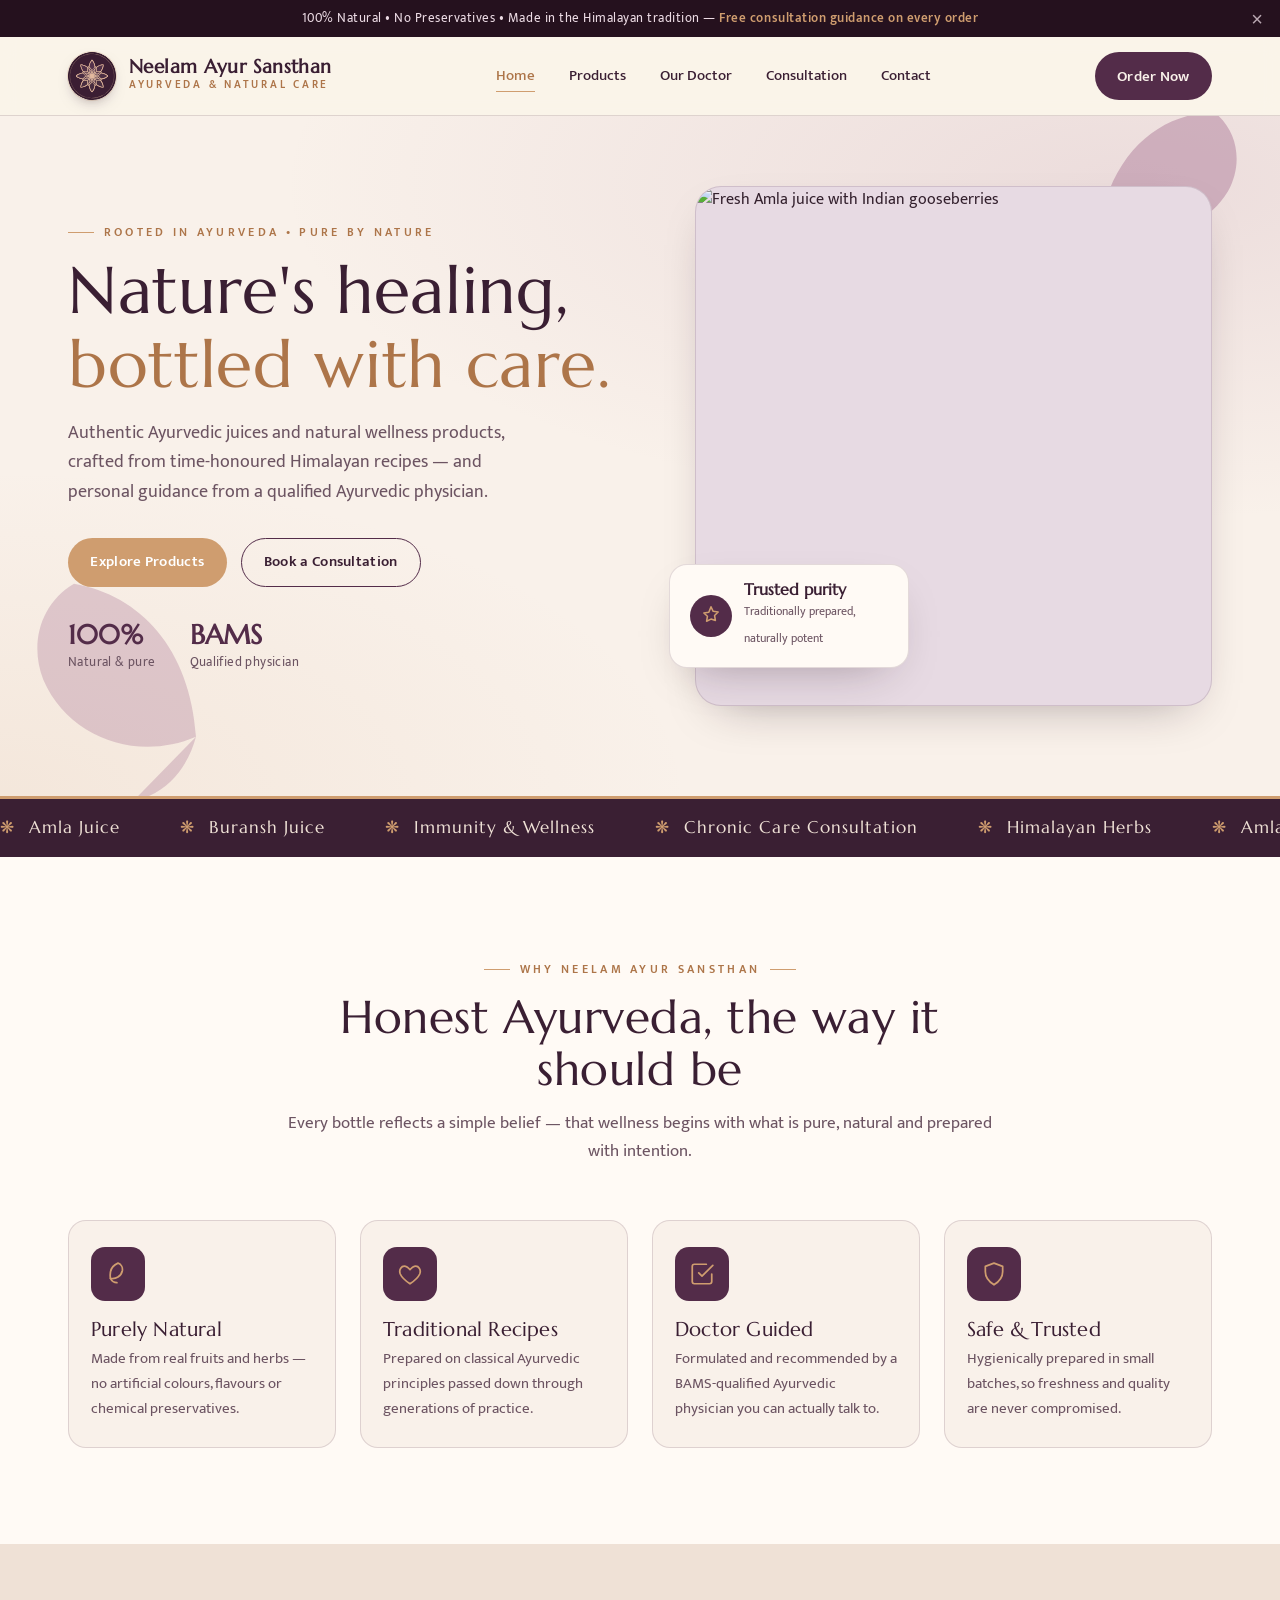
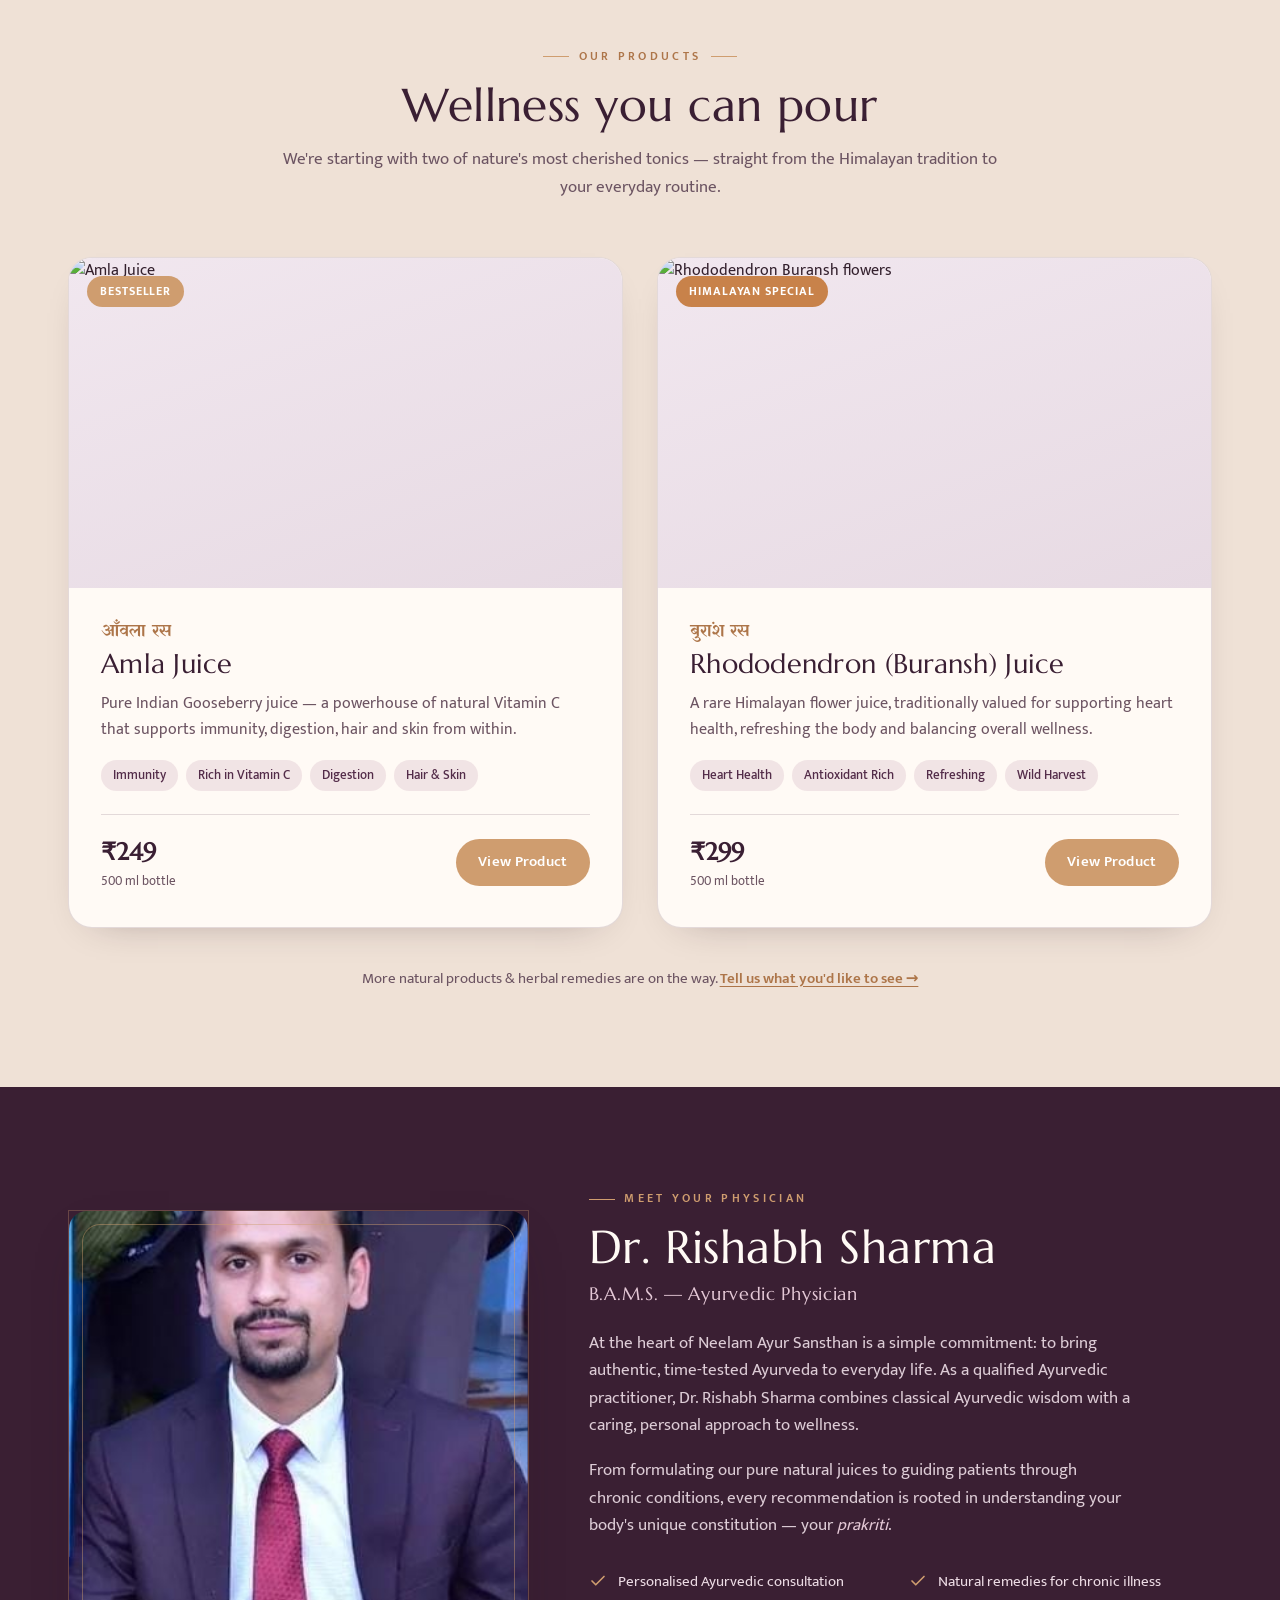
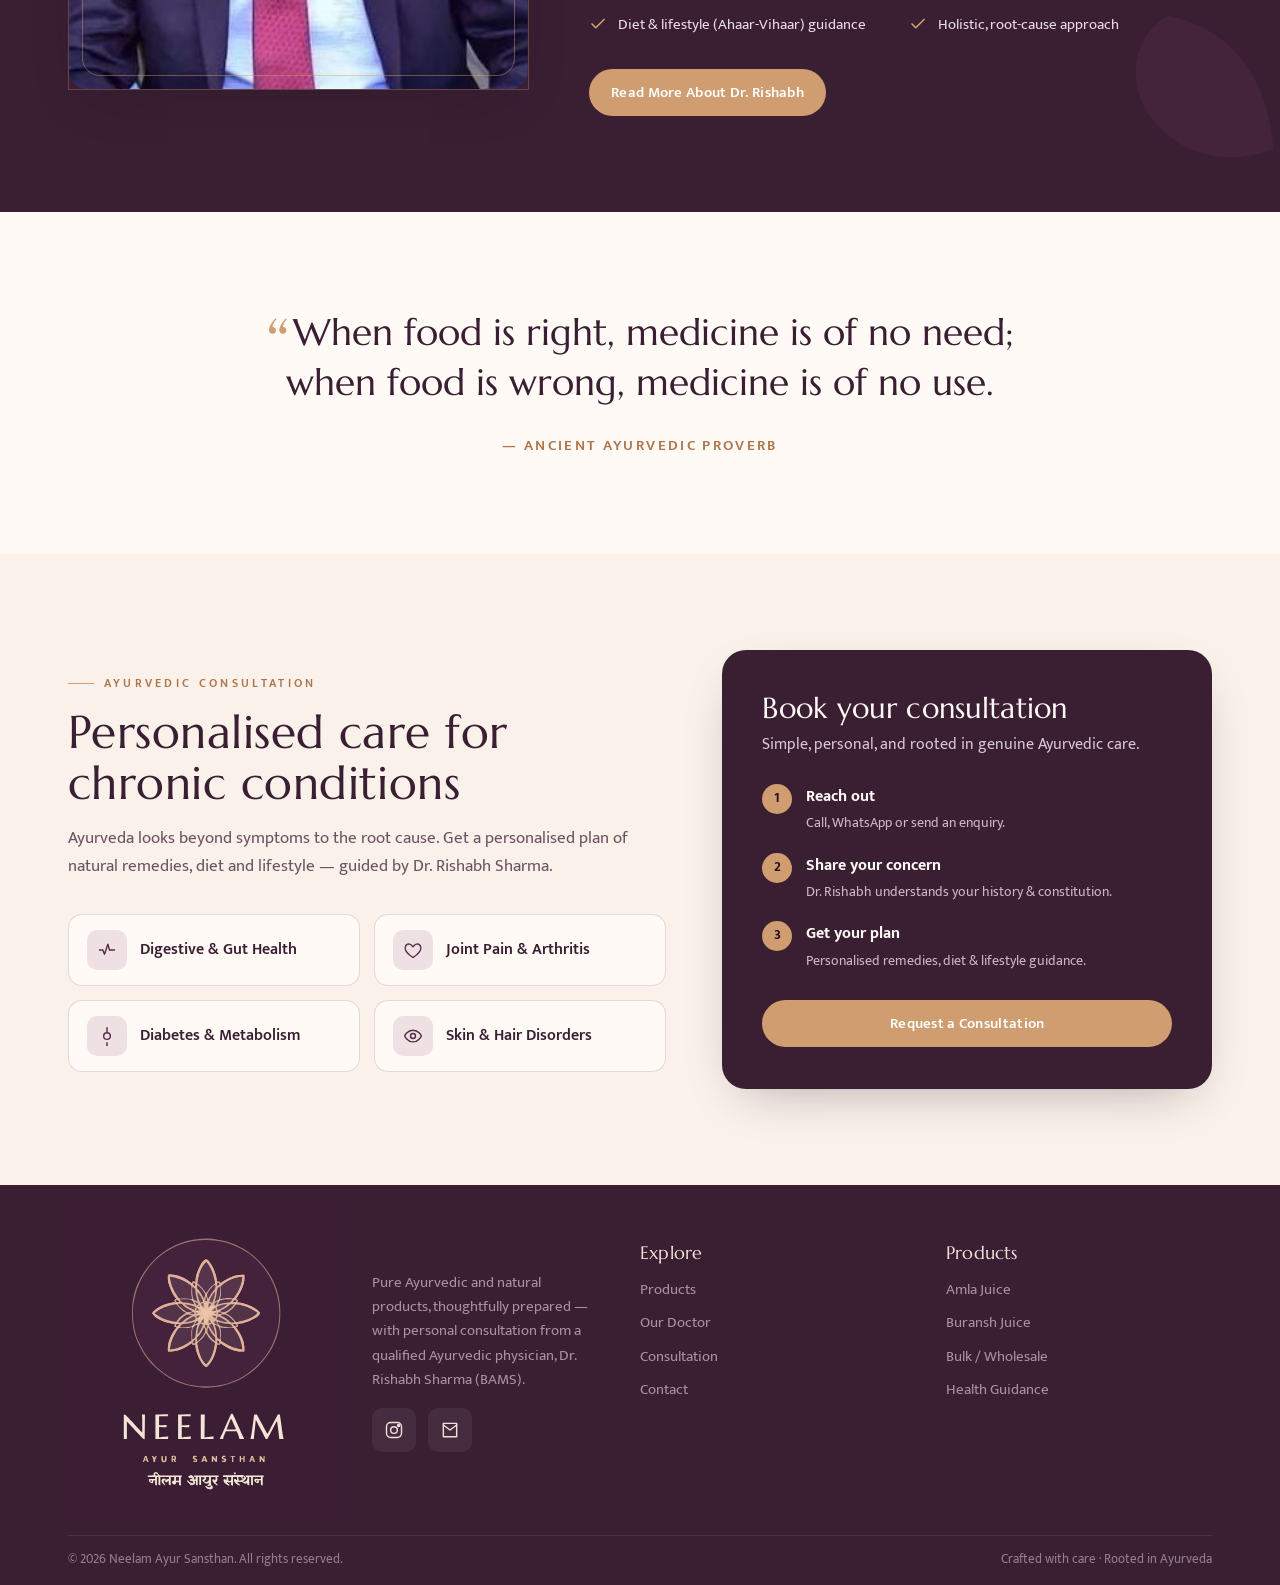
==== commit f53dc866: "Add Dr. Rishabh's photo to the doctor image slots Co-Authored-By: Claude Opus 4.8 (1M context) <nore" ====
--- a/index.html
+++ b/index.html
@@ -159,7 +159,7 @@
   <svg class="leaf-deco leaf-2" viewBox="0 0 24 24" fill="currentColor" style="bottom:-40px;right:-40px;left:auto;width:260px"><path d="M12 2C7 4 4 9 5 16c5 1 10-2 11-7 .5-3-1-6-4-7z"/></svg>
   <div class="wrap about-grid">
     <div class="about-photo reveal">
-      <image-slot id="doc-img" shape="rounded" radius="18" placeholder="Drop Dr. Rishabh's photo"></image-slot>
+      <image-slot id="doc-img" src="uploads/doctor.jpeg" shape="rounded" radius="18" placeholder="Drop Dr. Rishabh's photo"></image-slot>
       <span class="frame"></span>
     </div>
     <div class="about-copy reveal">
--- a/styles.css
+++ b/styles.css
@@ -42,10 +42,11 @@
 .eyebrow.light{color:var(--rose)}
 
 /* ---------- top bar ---------- */
-.topbar{position:relative;background:var(--plum-900);color:#ecdbe4;font-size:.8rem;letter-spacing:.04em;text-align:center;padding:8px 40px}
+.topbar{position:relative;background:var(--plum-900);color:#ecdbe4;font-size:.8rem;letter-spacing:.04em;text-align:center;padding:9px 46px}
 .topbar b{color:var(--rose);font-weight:600}
-.topbar-close{position:absolute;top:50%;right:8px;transform:translateY(-50%);width:30px;height:30px;display:grid;place-items:center;background:none;border:none;border-radius:50%;color:#ecdbe4;font-size:1.25rem;line-height:1;cursor:pointer;opacity:.75;transition:opacity .2s,background .2s}
-.topbar-close:hover{opacity:1;background:rgba(255,255,255,.12)}
+/* dismiss button — prominent, easy-to-tap on phones/tablets; toned down on desktop below */
+.topbar-close{position:absolute;top:50%;right:8px;transform:translateY(-50%);width:34px;height:34px;display:grid;place-items:center;background:rgba(255,255,255,.16);border:none;border-radius:50%;color:#fff;font-size:1.4rem;line-height:1;cursor:pointer;opacity:1;transition:opacity .2s,background .2s;-webkit-tap-highlight-color:transparent}
+.topbar-close:hover{background:rgba(255,255,255,.28)}
 
 /* ---------- nav ---------- */
 header{position:sticky;top:0;z-index:50;background:rgba(250,245,233,.82);backdrop-filter:blur(10px);border-bottom:1px solid var(--line);transition:box-shadow .3s,background .3s}
@@ -327,6 +328,10 @@
    ≥ 1024px — desktop (restores the full multi-column layout)
    ============================================================ */
 @media(min-width:1024px){
+  /* announcement bar — subtle dismiss button on desktop (hover to reveal) */
+  .topbar{padding:8px 40px}
+  .topbar-close{width:30px;height:30px;font-size:1.25rem;background:none;color:#ecdbe4;opacity:.75}
+  .topbar-close:hover{opacity:1;background:rgba(255,255,255,.12)}
   .nav{height:78px;gap:0}
   .brand{flex:0 0 auto;gap:13px}
   .brandmark{width:48px;height:48px}
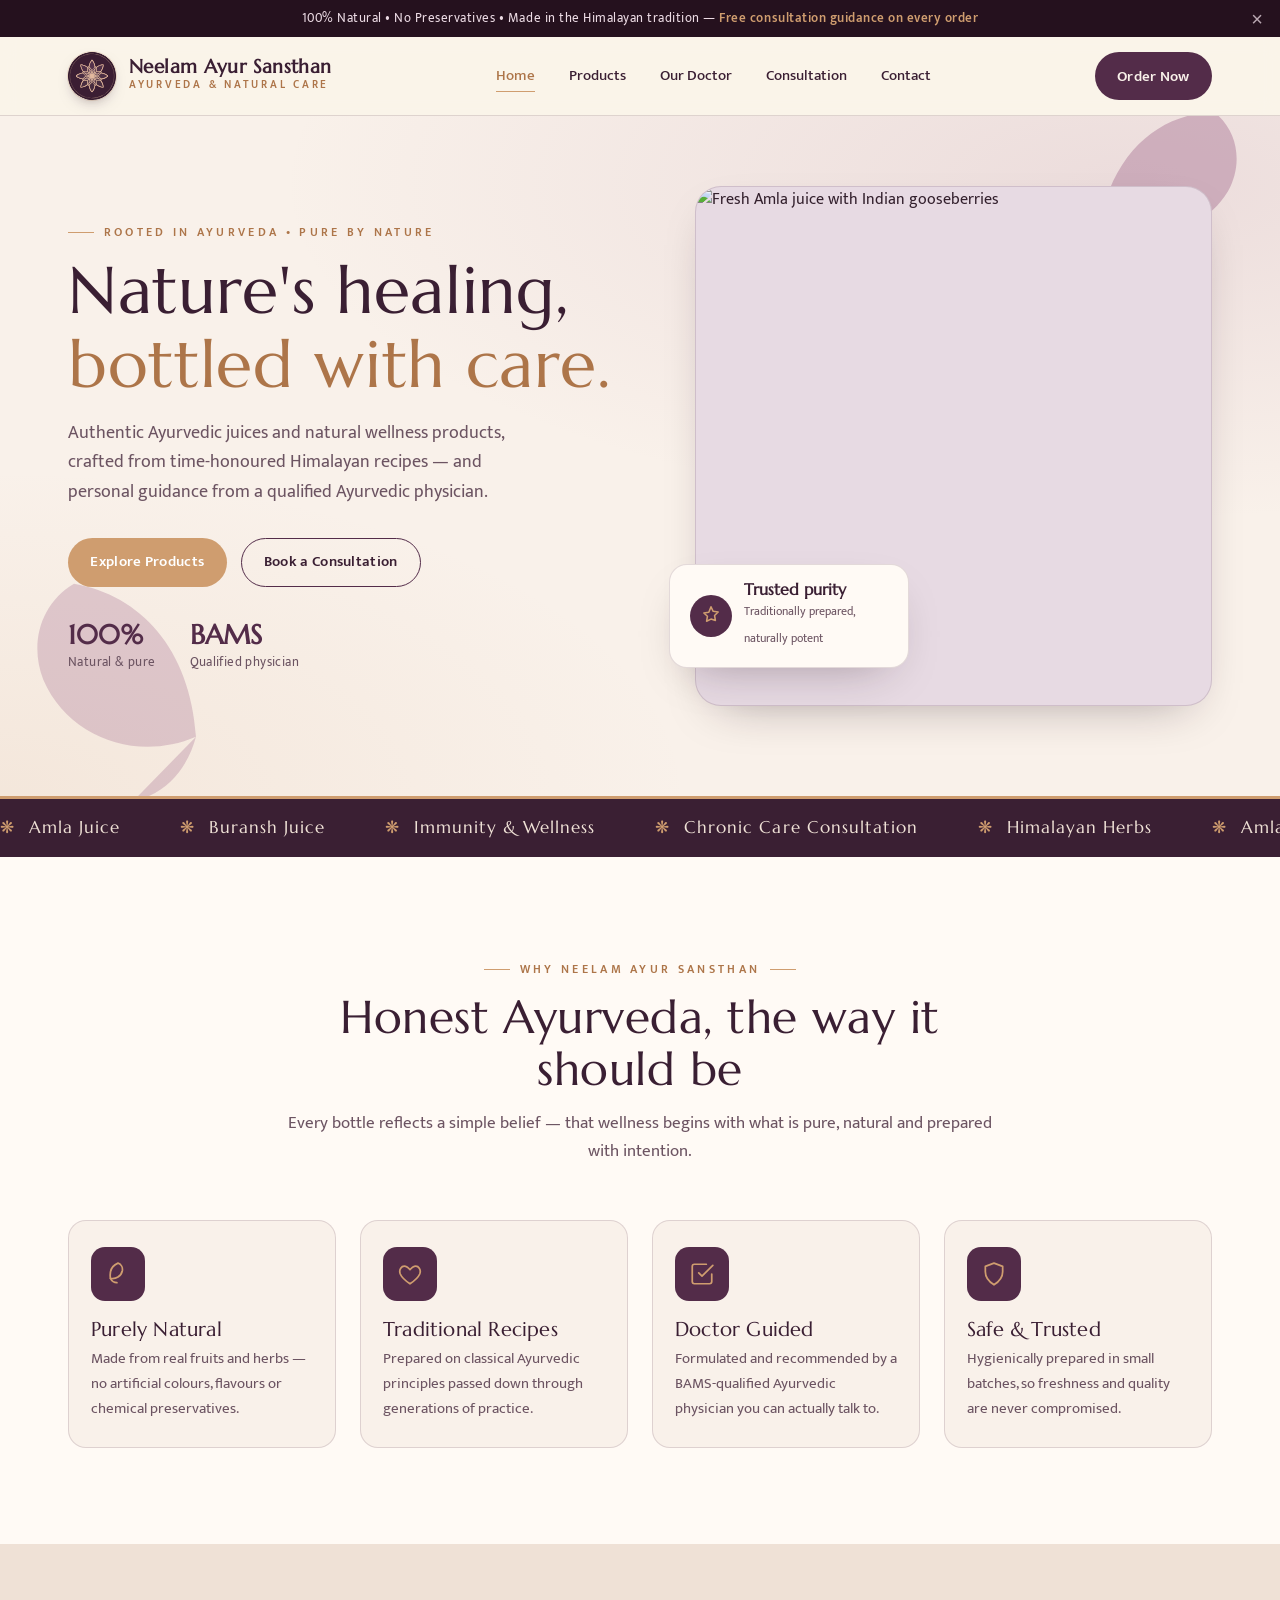
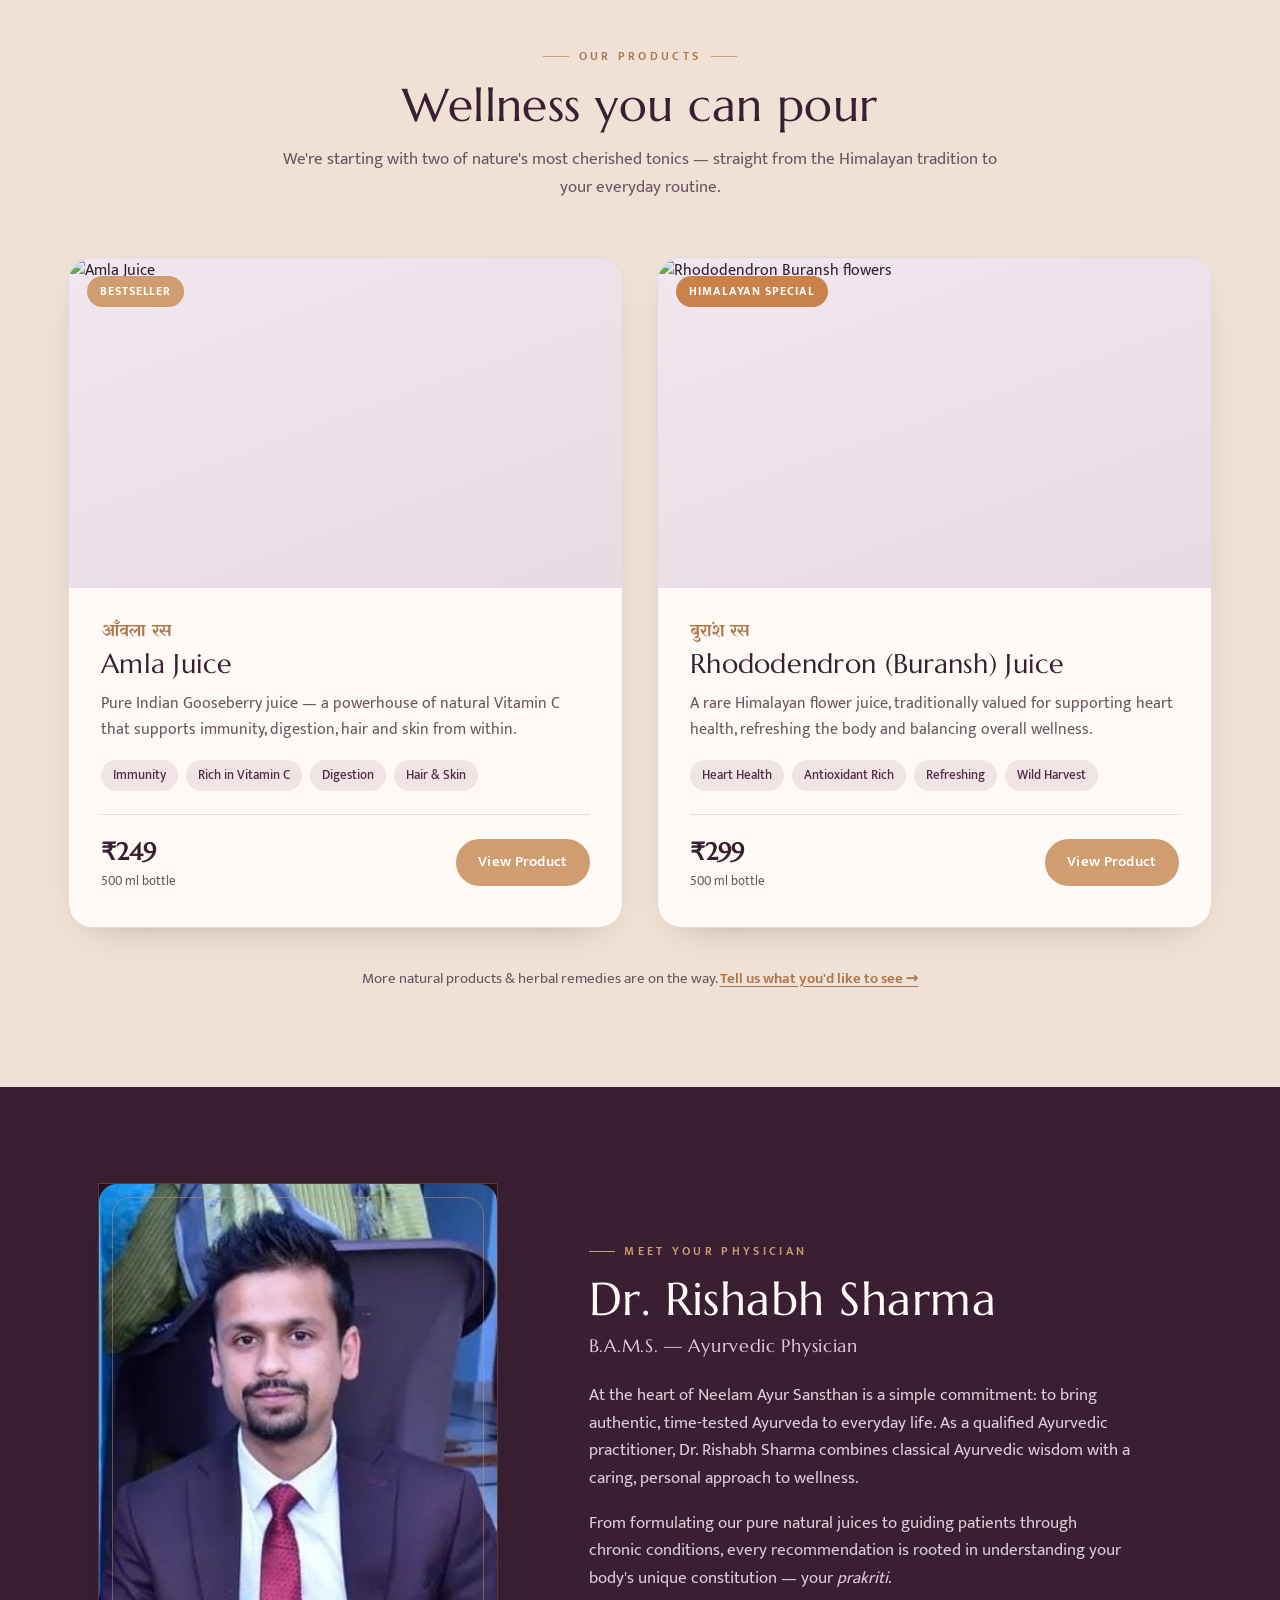
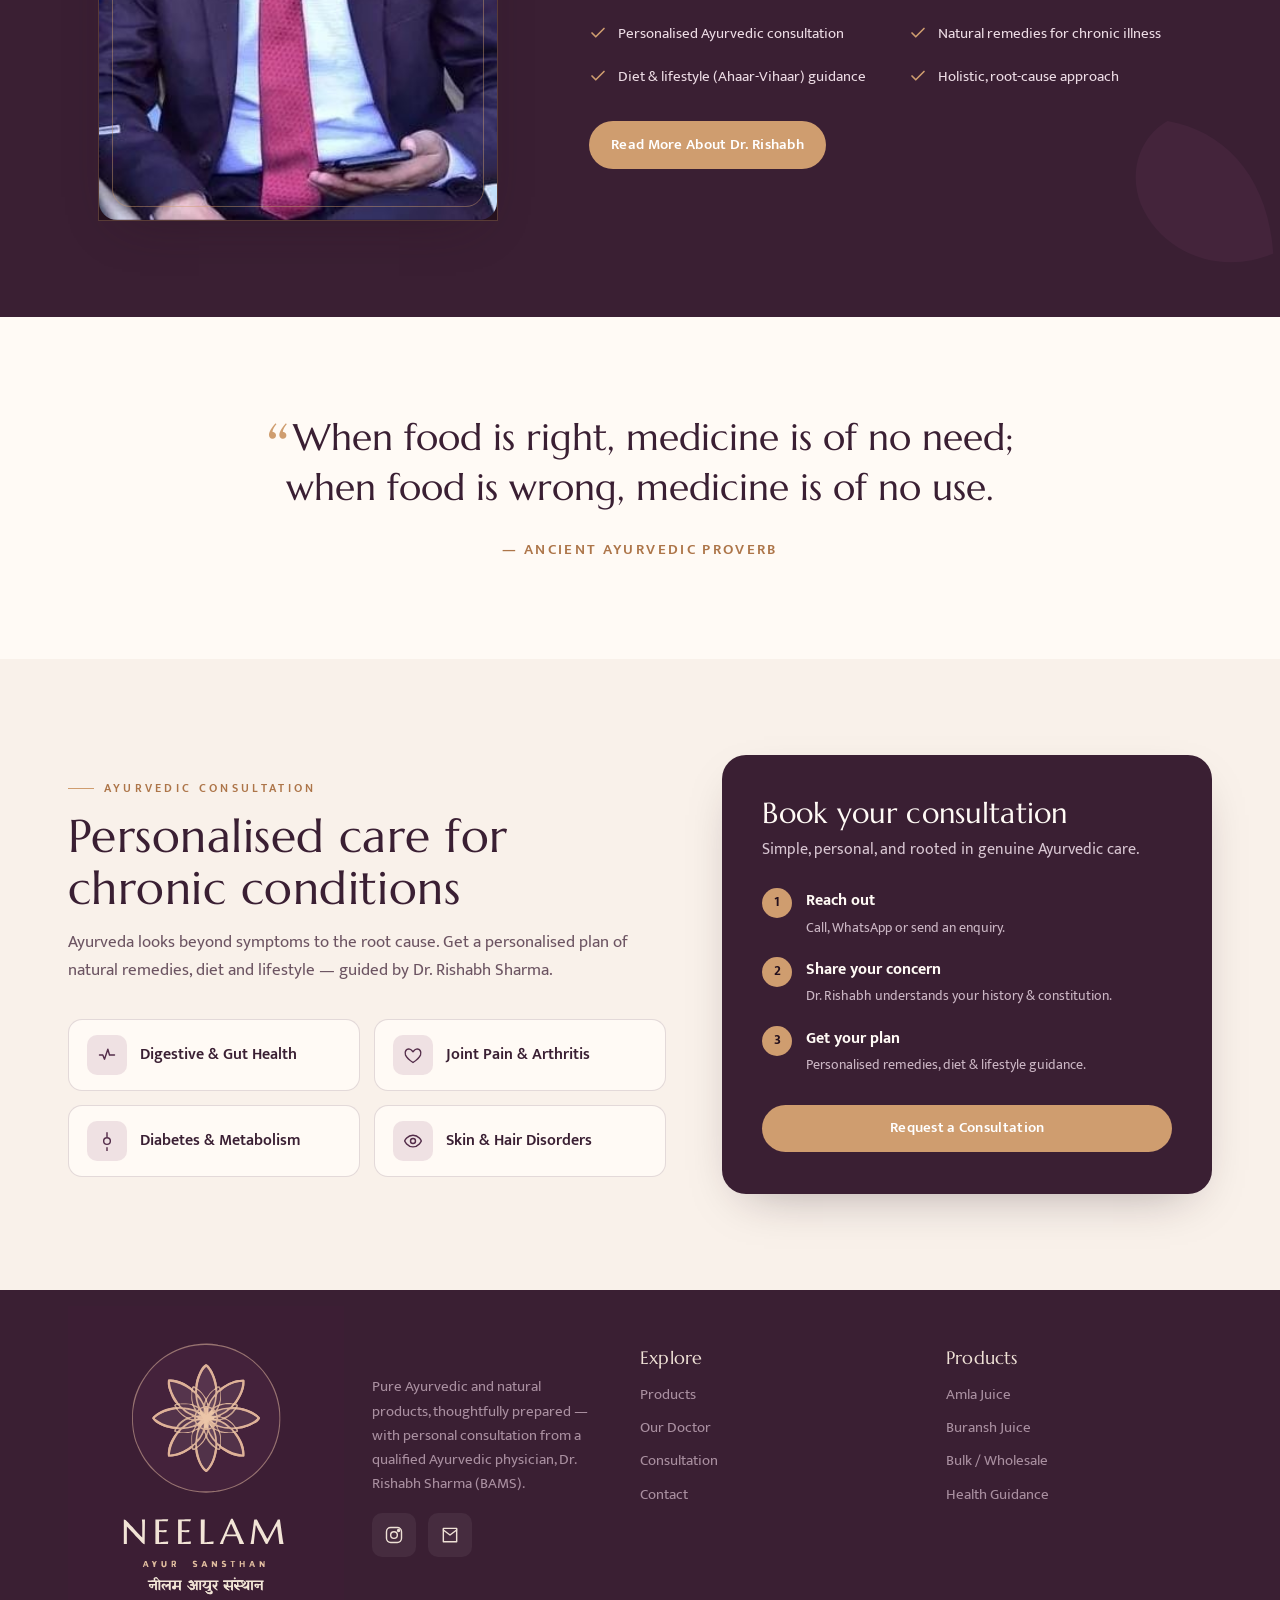
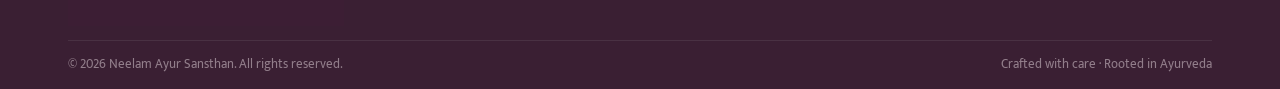
==== commit c98569c4: "Show the doctor portrait uncropped in a portrait-shaped frame The photo is a 349x557 portrait but th" ====
--- a/index.html
+++ b/index.html
@@ -159,7 +159,7 @@
   <svg class="leaf-deco leaf-2" viewBox="0 0 24 24" fill="currentColor" style="bottom:-40px;right:-40px;left:auto;width:260px"><path d="M12 2C7 4 4 9 5 16c5 1 10-2 11-7 .5-3-1-6-4-7z"/></svg>
   <div class="wrap about-grid">
     <div class="about-photo reveal">
-      <image-slot id="doc-img" src="uploads/doctor.jpeg" shape="rounded" radius="18" placeholder="Drop Dr. Rishabh's photo"></image-slot>
+      <image-slot id="doc-img" src="uploads/doctor.jpeg" fit="contain" shape="rounded" radius="18" placeholder="Drop Dr. Rishabh's photo"></image-slot>
       <span class="frame"></span>
     </div>
     <div class="about-copy reveal">
--- a/styles.css
+++ b/styles.css
@@ -178,8 +178,10 @@
 .about{background:var(--plum-800);color:var(--sand);position:relative;overflow:hidden}
 .about .leaf-deco{color:var(--plum-700);opacity:.4}
 .about-grid{display:grid;grid-template-columns:1fr;gap:36px;align-items:center;position:relative;z-index:2}
-.about-photo{position:relative}
-.about-photo image-slot,.about-photo .media-frame{width:100%;height:340px;border:1px solid rgba(207,157,111,.3);box-shadow:var(--shadow)}
+.about-photo{position:relative;width:100%;max-width:340px;justify-self:center}
+/* doctor portrait — sized to the photo's aspect so it shows in full, never cropped */
+.about-photo image-slot{width:100%;height:auto;aspect-ratio:349/557;border:1px solid rgba(207,157,111,.3);box-shadow:var(--shadow);background:var(--plum-900);display:block}
+.about-photo .media-frame{width:100%;height:340px;border:1px solid rgba(207,157,111,.3);box-shadow:var(--shadow)}
 .about-photo .frame{position:absolute;inset:14px;border:1px solid rgba(207,157,111,.45);border-radius:18px;pointer-events:none}
 .about .eyebrow{color:var(--rose)}
 .about h2{font-size:clamp(1.9rem,5.2vw,2.9rem);color:var(--cream);margin:.8rem 0 .4rem}
@@ -295,7 +297,8 @@
   .hero-badge{padding:16px 20px}
   .media-frame,.band .media-frame{height:400px}
   .pd-media{height:360px}
-  .about-photo image-slot,.about-photo .media-frame{height:420px}
+  .about-photo{max-width:360px}
+  .about-photo .media-frame{height:420px}
   .val-grid{grid-template-columns:1fr 1fr;gap:20px}
   .steps-grid{grid-template-columns:1fr 1fr}
   .ail-grid{grid-template-columns:1fr 1fr;gap:14px;margin-top:34px}
@@ -366,7 +369,8 @@
   .pd-media{height:460px}
 
   .about-grid{grid-template-columns:.85fr 1.15fr;gap:60px}
-  .about-photo image-slot,.about-photo .media-frame{height:480px}
+  .about-photo{max-width:400px}
+  .about-photo .media-frame{height:480px}
   .about p{font-size:1.04rem}
 
   .consult-grid{grid-template-columns:1.1fr .9fr;gap:56px}
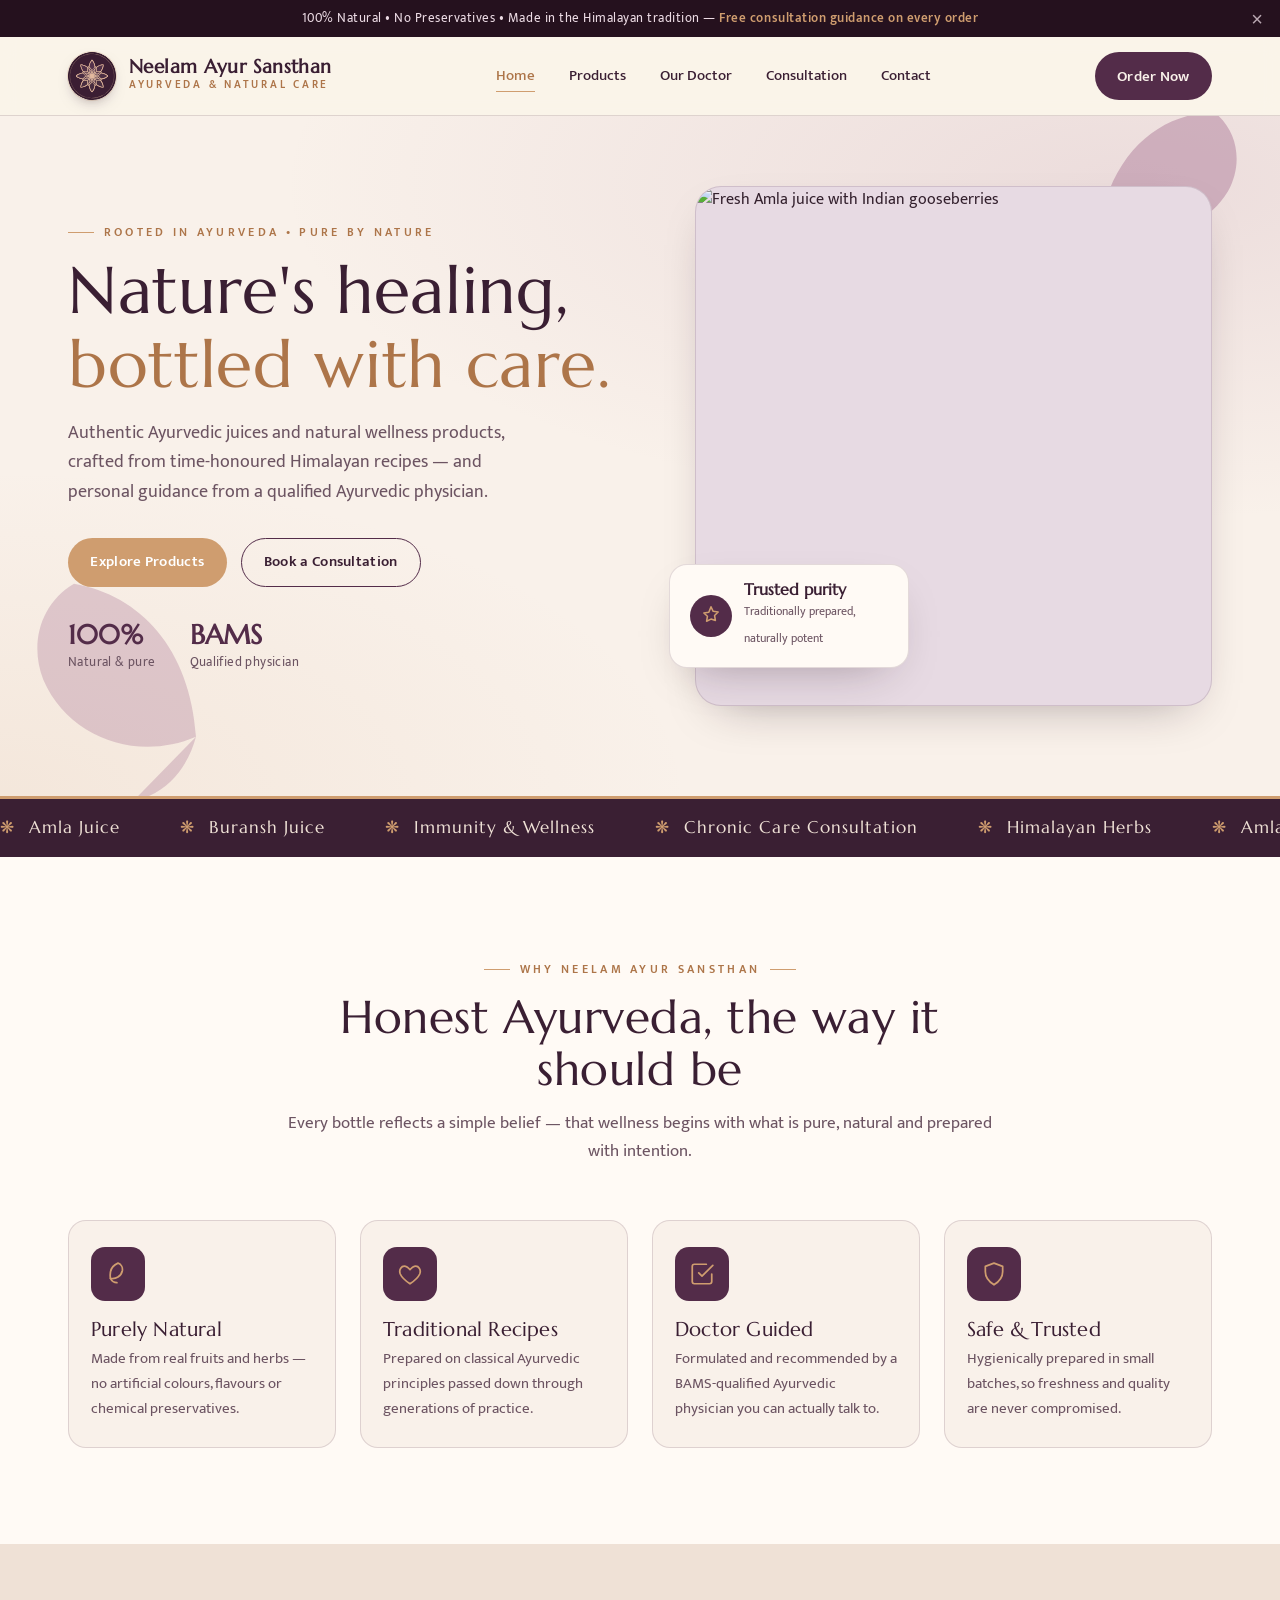
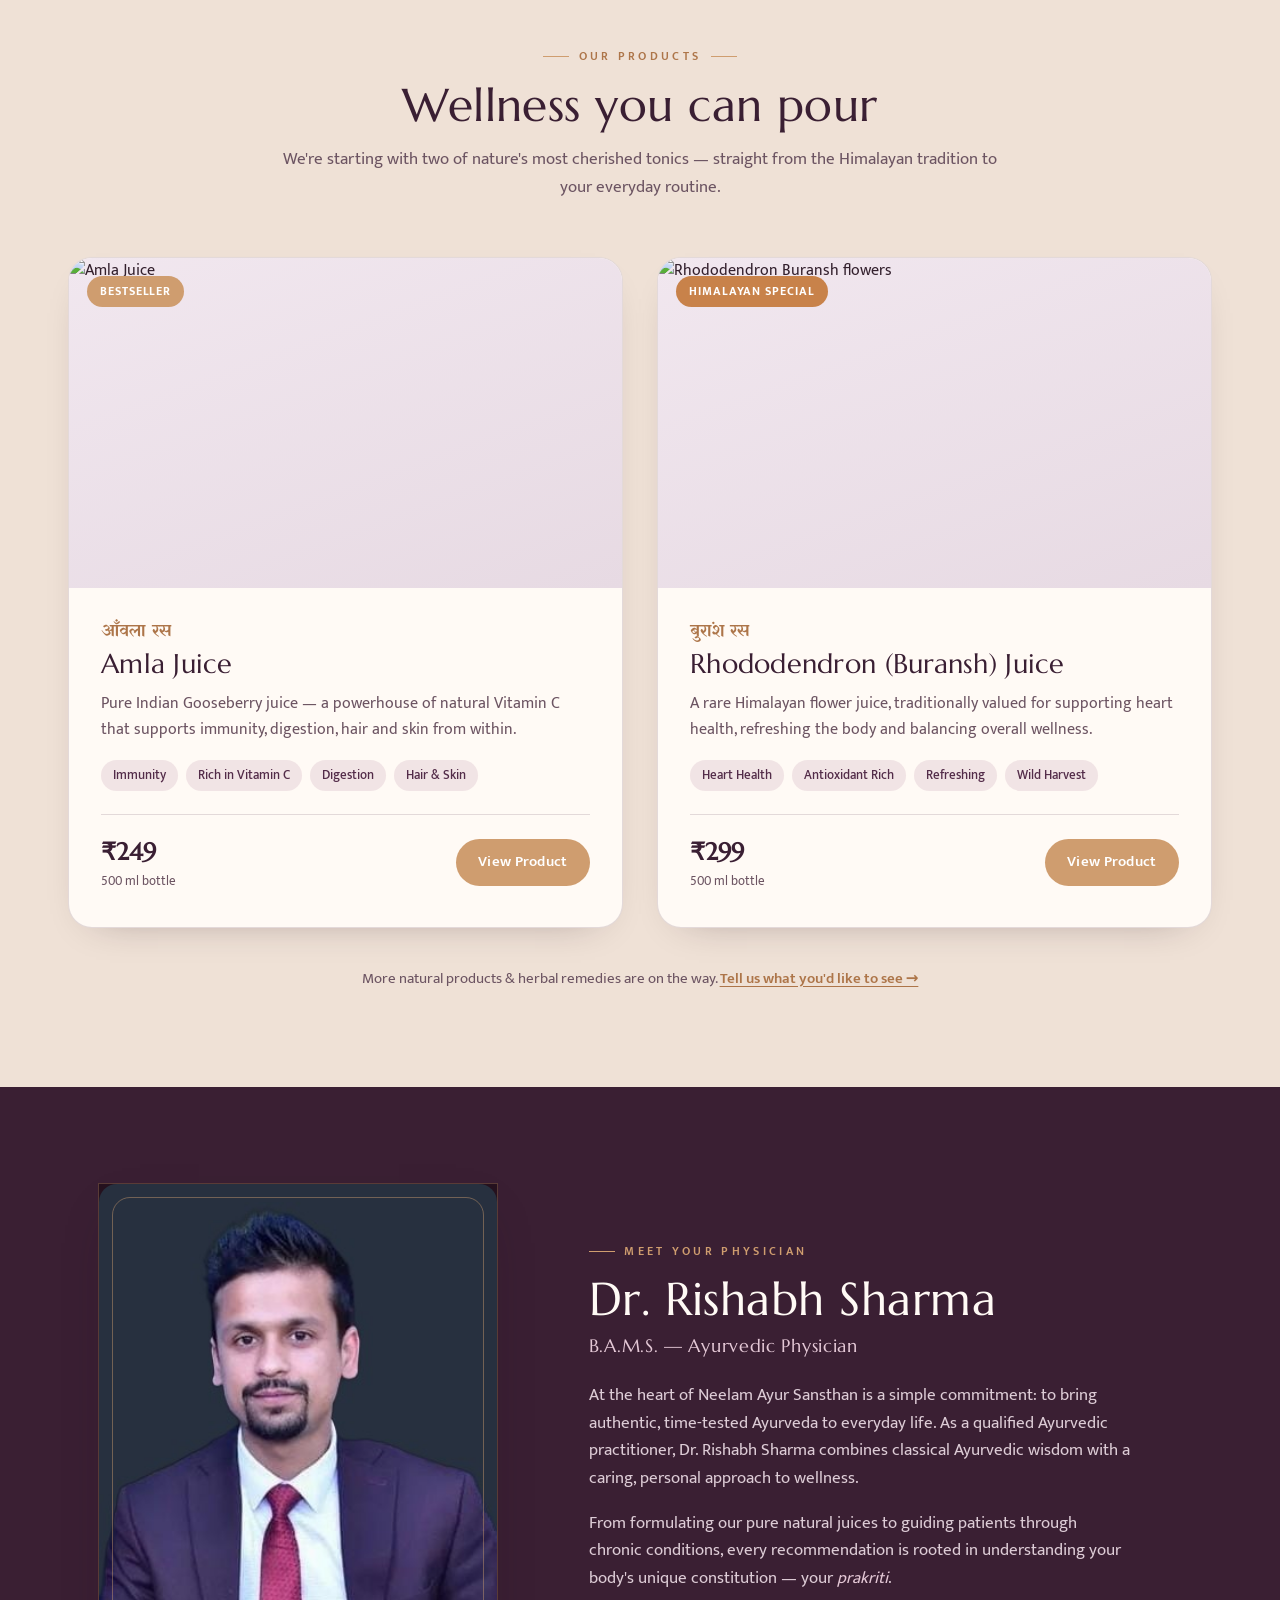
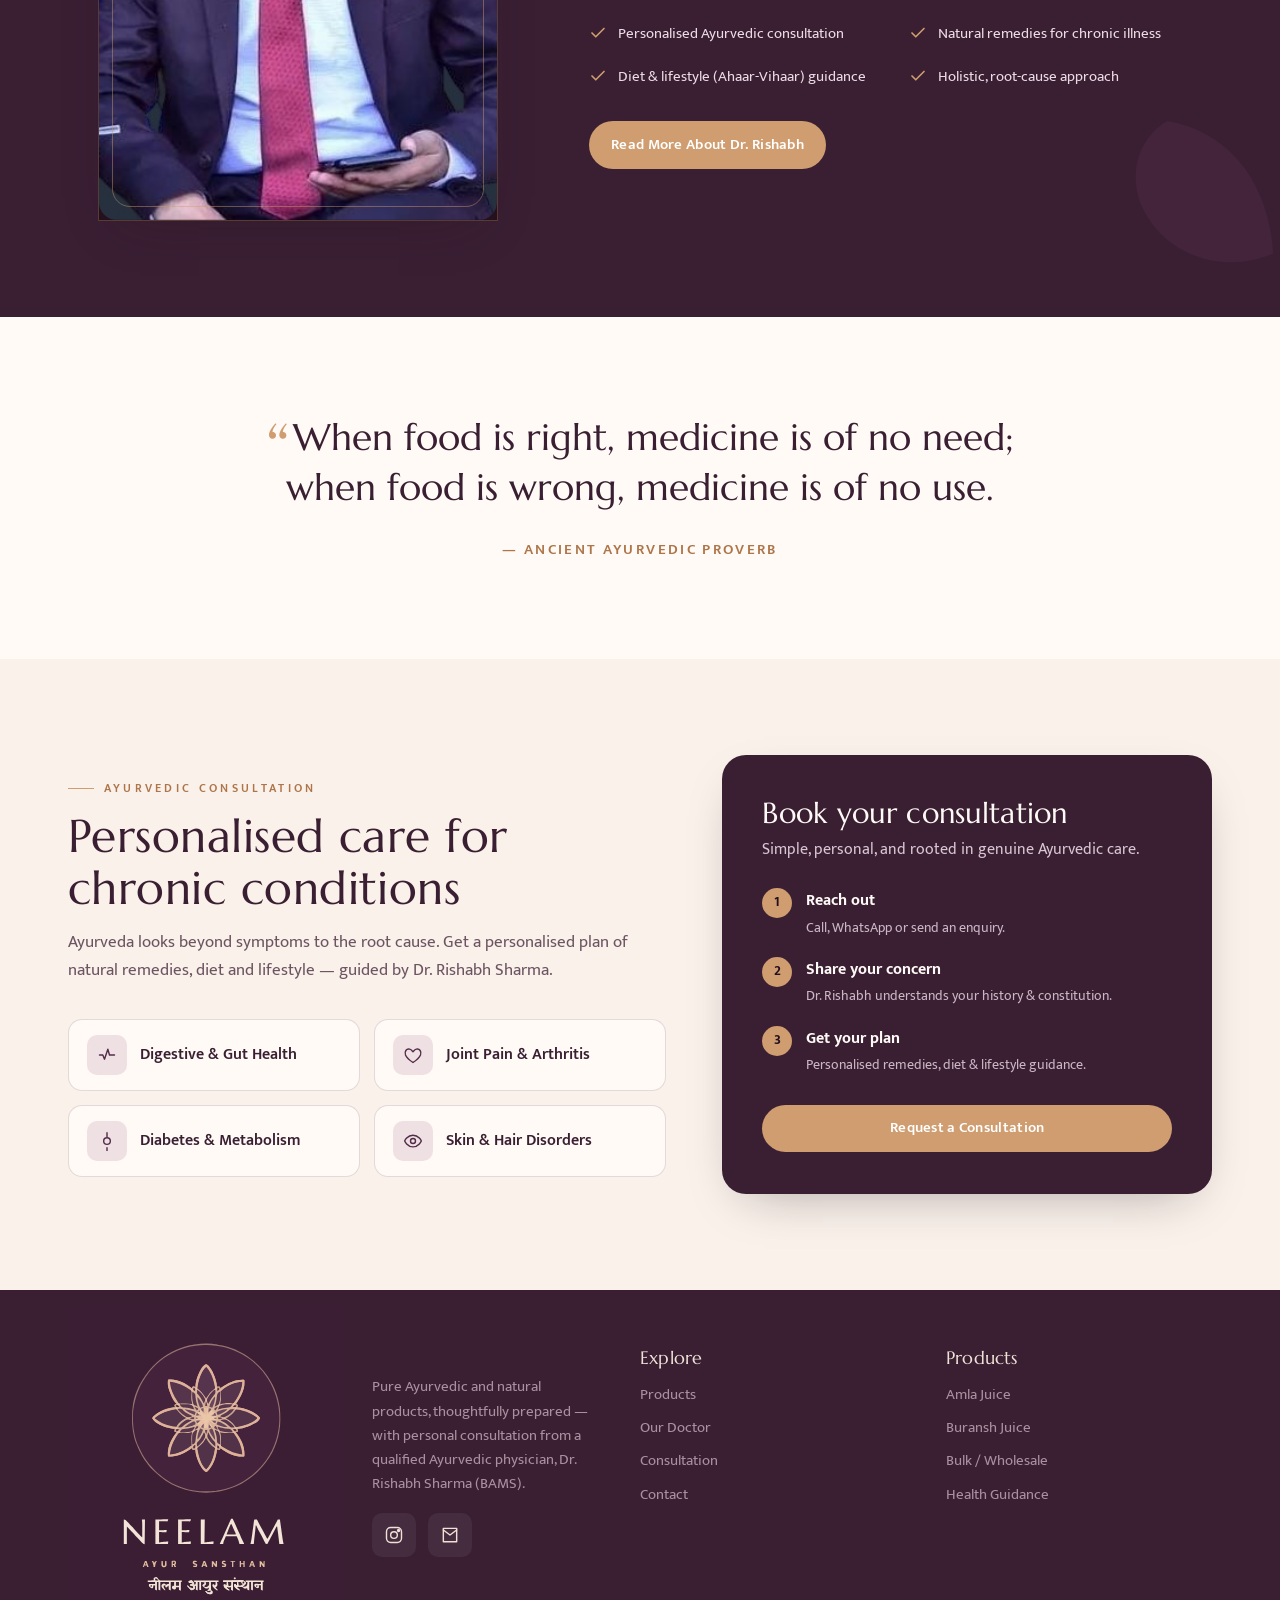
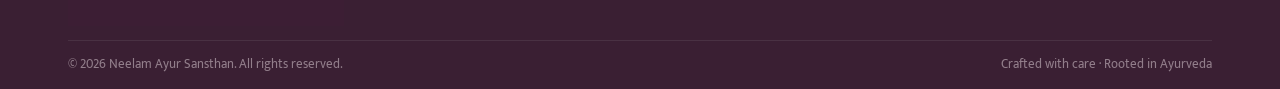
==== commit f95e9305: "Cache-bust the doctor photo URL so the navy version loads Browsers were holding the old office-backg" ====
--- a/index.html
+++ b/index.html
@@ -159,7 +159,7 @@
   <svg class="leaf-deco leaf-2" viewBox="0 0 24 24" fill="currentColor" style="bottom:-40px;right:-40px;left:auto;width:260px"><path d="M12 2C7 4 4 9 5 16c5 1 10-2 11-7 .5-3-1-6-4-7z"/></svg>
   <div class="wrap about-grid">
     <div class="about-photo reveal">
-      <image-slot id="doc-img" src="uploads/doctor.jpeg" fit="contain" shape="rounded" radius="18" placeholder="Drop Dr. Rishabh's photo"></image-slot>
+      <image-slot id="doc-img" src="uploads/doctor.jpeg?v=2" fit="contain" shape="rounded" radius="18" placeholder="Drop Dr. Rishabh's photo"></image-slot>
       <span class="frame"></span>
     </div>
     <div class="about-copy reveal">
